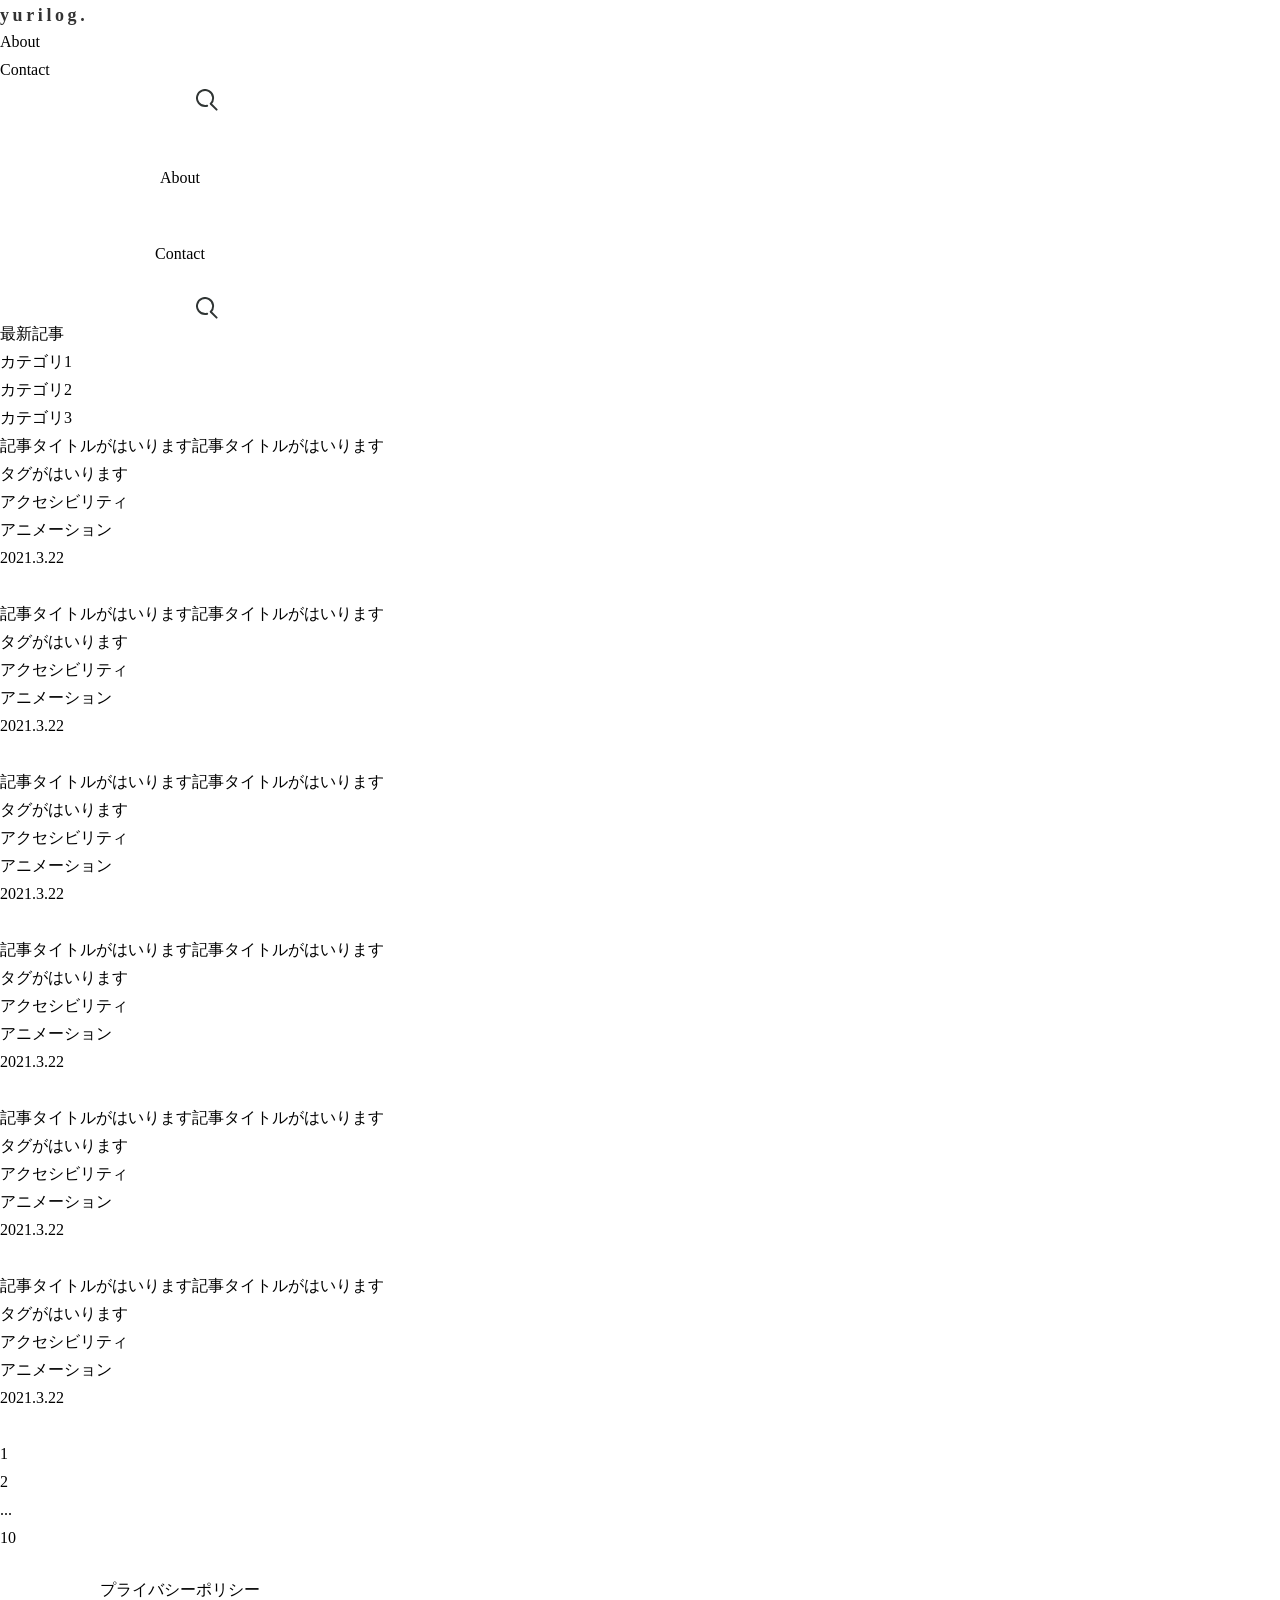
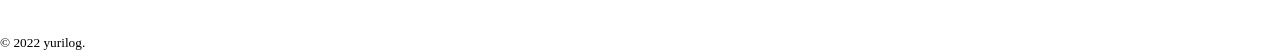
==== htdocs/index.html @ f822c54e "fix:カードブロックにa要素を追加" ====
<!DOCTYPE html>
<html lang="ja">

<head prefix="og: http://ogp.me/ns# fb: http://ogp.me/ns/fb# website: http://ogp.me/ns/website#">
<meta charset="utf-8">
<title>yurilog.</title>
<meta name="description"  content="コーダーゆりかのブログ">
<meta name="viewport" content="width=device-width,initial-scale=1.0">
<meta http-equiv="X-UA-Compatible" content="IE=Edge">
<meta name="format-detection" content="telephone=no,address=no">

<!-- OGP -->
<meta property="og:title" content="yurilog.">
<meta property="og:description" content="コーダーゆりかのブログ">
<meta property="og:site_name" content="yurilog.">
<meta property="og:url" content="http://yurika122.com/">
<meta property="og:image" content="http://yurika122.com/OGP.png">
<meta property="og:locale" content="ja_JP">
<meta property="og:type" content="website">
<meta name="twitter:card" content="summary">
<meta name="twitter:site" content="@bnku212">

<!-- favicon -->
<link rel="icon" href="./favicon.png" sizes="32x32">
<link rel="icon" href="./favicon.svg" type="image/svg+xml">
<link rel="apple-touch-icon" type="image/png" href="./apple-touch-icon.png" sizes="180x180">
<link rel="manifest" href="./manifest.json">

<!-- css -->
<link rel="stylesheet" type="text/css" href="./common/css/style.min.css"/>

<!-- font -->
<link rel="preconnect" href="https://fonts.googleapis.com">
<link rel="preconnect" href="https://fonts.gstatic.com" crossorigin>
<link href="https://fonts.googleapis.com/css2?family=Noto+Sans+JP:wght@400;500;700&family=Zen+Maru+Gothic:wght@400;500;700&display=swap" rel="stylesheet">
</head>

<body>

    <header class="ly_header">
        <div class="ly_header_inner">
            <div class="bl_header_logo">
                <h1 class="el_logo"><a href="index.html"><img src="./common/img/logo.svg" alt="yurilog."></a></h1><!-- /.el_logo -->
            </div><!-- /.bl_header_logo -->
            <nav class="bl_headerNav">
                <ul>
                    <li class="bl_headerNav_item"><a href="">About</a></li><!-- /.bl_headerNav_item -->
                    <li class="bl_headerNav_item"><a href="">Contact</a></li><!-- /.bl_headerNav_item -->
                </ul>
            </nav><!-- /.bl_headerNav -->
            <div class="bl_header_search">
                <div class="bl_search">
                    <form role="search" method="get">
                        <input class="bl_search_input" type="search" name="s">
                        <button class="bl_search_submit" type="submit" aria-label="検索する"><img src="./common/img/search.svg" alt="検索"></button>
                    </form><!-- /.bl_search_searchForm -->
                </div><!-- /.bl_search -->    
            </div><!-- /.bl_header_search -->
            <button class="bl_header_navBtn" type="button" aria-expanded="false" aria-label="メニューを開く" aria-controls="headerNav">
                <span></span><span></span><span></span>
                <span class="bl_header_navBtn__close"></span><!-- /.bl_header_navBtn__close -->
            </button><!-- /.bl_header_navBtn -->
        </div><!-- /.ly_header_inner -->
    </header><!-- /.ly_header -->

    <div class="bl_globalNav_wrapper">
        <nav class="bl_globalNav">
            <ul>
                <li class="bl_globalNav_list"><a href="" class="el_btn">About</a></li><!-- /.bl_globalNav_list -->
                <li class="bl_globalNav_list"><a href="" class="el_btn el_leftIconBtn">Contact</a></li><!-- /.bl_globalNav_list -->
            </ul>

            <div class="bl_search">
                <form role="search" method="get">
                    <input class="bl_search_input" type="search" name="s">
                    <button class="bl_search_submit" type="submit" aria-label="検索する"><img src="./common/img/search.svg" alt="検索"></button>
                </form><!-- /.bl_search_searchForm -->
            </div><!-- /.bl_search -->
        </nav><!-- /.bl_globalNav -->
    </div><!-- /.bl_globalNav_wrapper -->

    <main class="ly_main">
        <nav class="bl_catTab">
            <ul class="bl_catList">
                <li class="bl_catList_item">最新記事</li><!-- /.bl_catList_item -->
                <li class="bl_catList_item">カテゴリ1</li><!-- /.bl_catList_item -->
                <li class="bl_catList_item">カテゴリ2</li><!-- /.bl_catList_item -->
                <li class="bl_catList_item">カテゴリ3</li><!-- /.bl_catList_item -->
            </ul><!-- /.bl_catList -->
        </nav><!-- /.bl_catTab -->

        <div class="bl_commonBox">
            <ul class="bl_cardUnit bl_articleList__latest">
                <li class="bl_cardUnit_item">
                    <article class="bl_card" itemscope itemtype="https://schema.org/Blog">
                        <div class="bl_card_body">
                            <h2 class="bl_card_title" itemprop="headline"><a href="">記事タイトルがはいります記事タイトルがはいります</a></h2><!-- /.bl_card_title -->
                            <ul class="bl_card_tagList">
                                <li itemprop="keywords">タグがはいります</li>
                                <li itemprop="keywords">アクセシビリティ</li>
                                <li itemprop="keywords">アニメーション</li>
                            </ul><!-- /.bl_card_tagList -->
                            <time class="bl_card_date" datetime="2021-03-22" itemprop="datePublished">2021.3.22</time><!-- /.bl_card_date -->
                        </div><!-- /.bl_card_body -->
                        <div class="bl_card_thumbnail">
                            <img src="" alt="" width="" height="" loading="lazy">
                        </div><!-- /.bl_card_thumbnail -->
                    </article><!-- /.bl_card -->
                </li><!-- /.bl_cardUnit_item -->
            </ul><!-- /.bl_cardUnit -->

            <ul class="bl_cardUnit bl_articleList__latest">
                <li class="bl_cardUnit_item">
                    <article class="bl_card" itemscope itemtype="https://schema.org/Blog">
                        <div class="bl_card_body">
                            <h2 class="bl_card_title" itemprop="headline">記事タイトルがはいります記事タイトルがはいります</h2><!-- /.bl_card_title -->
                            <ul class="bl_card_tagList">
                                <li itemprop="keywords">タグがはいります</li>
                                <li itemprop="keywords">アクセシビリティ</li>
                                <li itemprop="keywords">アニメーション</li>
                            </ul><!-- /.bl_card_tagList -->
                            <time class="bl_card_date" datetime="2021-03-22" itemprop="datePublished">2021.3.22</time><!-- /.bl_card_date -->
                        </div><!-- /.bl_card_body -->
                        <div class="bl_card_thumbnail">
                            <img src="" alt="" width="" height="" loading="lazy">
                        </div><!-- /.bl_card_thumbnail -->
                    </article><!-- /.bl_card -->
                </li><!-- /.bl_cardUnit_item -->
            </ul><!-- /.bl_cardUnit -->

            <ul class="bl_cardUnit bl_articleList__latest">
                <li class="bl_cardUnit_item">
                    <article class="bl_card" itemscope itemtype="https://schema.org/Blog">
                        <div class="bl_card_body">
                            <h2 class="bl_card_title" itemprop="headline">記事タイトルがはいります記事タイトルがはいります</h2><!-- /.bl_card_title -->
                            <ul class="bl_card_tagList">
                                <li itemprop="keywords">タグがはいります</li>
                                <li itemprop="keywords">アクセシビリティ</li>
                                <li itemprop="keywords">アニメーション</li>
                            </ul><!-- /.bl_card_tagList -->
                            <time class="bl_card_date" datetime="2021-03-22" itemprop="datePublished">2021.3.22</time><!-- /.bl_card_date -->
                        </div><!-- /.bl_card_body -->
                        <div class="bl_card_thumbnail">
                            <img src="" alt="" width="" height="" loading="lazy">
                        </div><!-- /.bl_card_thumbnail -->
                    </article><!-- /.bl_card -->
                </li><!-- /.bl_cardUnit_item -->
            </ul><!-- /.bl_cardUnit -->

            <ul class="bl_cardUnit bl_articleList__latest">
                <li class="bl_cardUnit_item">
                    <article class="bl_card" itemscope itemtype="https://schema.org/Blog">
                        <div class="bl_card_body">
                            <h2 class="bl_card_title" itemprop="headline">記事タイトルがはいります記事タイトルがはいります</h2><!-- /.bl_card_title -->
                            <ul class="bl_card_tagList">
                                <li itemprop="keywords">タグがはいります</li>
                                <li itemprop="keywords">アクセシビリティ</li>
                                <li itemprop="keywords">アニメーション</li>
                            </ul><!-- /.bl_card_tagList -->
                            <time class="bl_card_date" datetime="2021-03-22" itemprop="datePublished">2021.3.22</time><!-- /.bl_card_date -->
                        </div><!-- /.bl_card_body -->
                        <div class="bl_card_thumbnail">
                            <img src="" alt="" width="" height="" loading="lazy">
                        </div><!-- /.bl_card_thumbnail -->
                    </article><!-- /.bl_card -->
                </li><!-- /.bl_cardUnit_item -->
            </ul><!-- /.bl_cardUnit -->

            <ul class="bl_cardUnit bl_articleList__latest">
                <li class="bl_cardUnit_item">
                    <article class="bl_card" itemscope itemtype="https://schema.org/Blog">
                        <div class="bl_card_body">
                            <h2 class="bl_card_title" itemprop="headline">記事タイトルがはいります記事タイトルがはいります</h2><!-- /.bl_card_title -->
                            <ul class="bl_card_tagList">
                                <li itemprop="keywords">タグがはいります</li>
                                <li itemprop="keywords">アクセシビリティ</li>
                                <li itemprop="keywords">アニメーション</li>
                            </ul><!-- /.bl_card_tagList -->
                            <time class="bl_card_date" datetime="2021-03-22" itemprop="datePublished">2021.3.22</time><!-- /.bl_card_date -->
                        </div><!-- /.bl_card_body -->
                        <div class="bl_card_thumbnail">
                            <img src="" alt="" width="" height="" loading="lazy">
                        </div><!-- /.bl_card_thumbnail -->
                    </article><!-- /.bl_card -->
                </li><!-- /.bl_cardUnit_item -->
            </ul><!-- /.bl_cardUnit -->

            <ul class="bl_cardUnit bl_articleList__latest">
                <li class="bl_cardUnit_item">
                    <article class="bl_card" itemscope itemtype="https://schema.org/Blog">
                        <div class="bl_card_body">
                            <h2 class="bl_card_title" itemprop="headline">記事タイトルがはいります記事タイトルがはいります</h2><!-- /.bl_card_title -->
                            <ul class="bl_card_tagList">
                                <li itemprop="keywords">タグがはいります</li>
                                <li itemprop="keywords">アクセシビリティ</li>
                                <li itemprop="keywords">アニメーション</li>
                            </ul><!-- /.bl_card_tagList -->
                            <time class="bl_card_date" datetime="2021-03-22" itemprop="datePublished">2021.3.22</time><!-- /.bl_card_date -->
                        </div><!-- /.bl_card_body -->
                        <div class="bl_card_thumbnail">
                            <img src="" alt="" width="" height="" loading="lazy">
                        </div><!-- /.bl_card_thumbnail -->
                    </article><!-- /.bl_card -->
                </li><!-- /.bl_cardUnit_item -->
            </ul><!-- /.bl_cardUnit -->

            <div class="bl_pagination">
                <ul>
                    <li class="bl_pagination_item bl_pagination_item__prev">
                        <a href=""></a>
                    </li><!-- /.bl_pagination_item -->
                    <li class="bl_pagination_item" aria-current="page">
                        <a href="">1</a>
                    </li><!-- /.bl_pagination_item -->
                    <li class="bl_pagination_item">
                        <a href="">2</a>
                    </li><!-- /.bl_pagination_item -->
                    <li class="bl_pagination_item bl_pagination_item__leader">
                        <a href="">...</a>
                    </li><!-- /.bl_pagination_item -->
                    <li class="bl_pagination_item">
                        <a href="">10</a>
                    </li><!-- /.bl_pagination_item -->
                    <li class="bl_pagination_item bl_pagination_item__next">
                        <a href=""></a>
                    </li><!-- /.bl_pagination_item -->
                </ul>
            </div><!-- /.bl_pagination -->
        </div><!-- /.bl_commonBox -->
    </main><!-- /.ly_main -->
    
    <footer class="ly_footer">
        <div class="ly_footer_inner">
            <nav class="bl_footerNav">
                <ul>
                    <li class="bl_footerNav_item">
                        <a class="el_btn" href="">プライバシーポリシー</a><!-- /.el_btn -->
                    </li><!-- /.bl_footerNav_item -->
                </ul>
            </nav><!-- /.bl_footerNav -->

            <small class="el_copy">&copy; 2022 yurilog.</small><!-- /.el_copy -->
        </div><!-- /.ly_footer_inner -->
    </footer><!-- /.ly_footer -->

<script src="./common/js/script.js"></script>
</body>
</html>
---- htdocs/common/css/style.min.css ----
body,div,dl,dt,dd,ul,ol,li,h1,h2,h3,h4,h5,h6,pre,code,form,fieldset,legend,input,textarea,p,blockquote,figure,figcaption{margin:0;padding:0;font-weight:normal}table{border-collapse:collapse;border-spacing:0}fieldset,img{border:0}address,caption,cite,code,dfn,th,var{font-style:normal;font-weight:normal}caption,th{text-align:left}h1,h2,h3,h4,h5,h6{font-size:100%;font-weight:normal}q:before,q:after{content:""}abbr,acronym{border:0;font-variant:normal}sup{vertical-align:text-top}sub{vertical-align:text-bottom}input,button,textarea,select{margin:0;padding:0;background:none;border:none;border-radius:0;outline:none;-webkit-appearance:none;-moz-appearance:none;appearance:none;font-family:inherit;font-size:inherit;font-weight:inherit}legend{color:#000}*{box-sizing:border-box}img{margin:0;padding:0;height:auto;border-style:none;max-width:100%;vertical-align:top;border:none}p{word-break:break-all;word-wrap:break-word}strong{font-weight:bold}li{list-style:none;list-style-position:inside}::before,::after{margin:0px;box-sizing:inherit}a{color:inherit;text-decoration:none}html{height:-webkit-fill-available}body{display:flex;flex-direction:column;min-height:100vh;min-height:-webkit-fill-available;background:colors(color-body-background);color:colors(color-global-text);font-family:font-family(font-global);overflow-x:hidden;position:relative;-webkit-text-size-adjust:100%;line-height:1.75;font-size:rem(16px);font-feature-settings:"palt" 1}p{color:colors(color-global-text)}button{cursor:pointer}.bl_width_100per{width:100vw;position:relative;margin:0 calc(50% - 50vw)}@media print,screen and (min-width: 1280px){.bl_width_100per{width:100vw}}.bl_width_100per_inner{width:1344px;margin:0px auto}@media print,screen and (min-width: 1280px){.bl_width_100per_inner{width:100%}}.el_btn{display:inline-block;padding:1.5em 0;width:360px;max-width:100%;background:colors(color-btn-background);border:1px solid colors(color-btn-border);font-size:rem(20px);text-align:center;cursor:pointer}@media print,screen and (min-width: 1280px){.hp_noDisplay__pc{display:none}}@media print,screen and (min-width: 992px){.hp_noDisplay__lg{display:none}}@media print,screen and (min-width: 768px){.hp_noDisplay__md{display:none}}@media print,screen and (min-width: 0){.hp_noDisplay__sp{display:none}}
/*# sourceMappingURL=style.min.css.map */
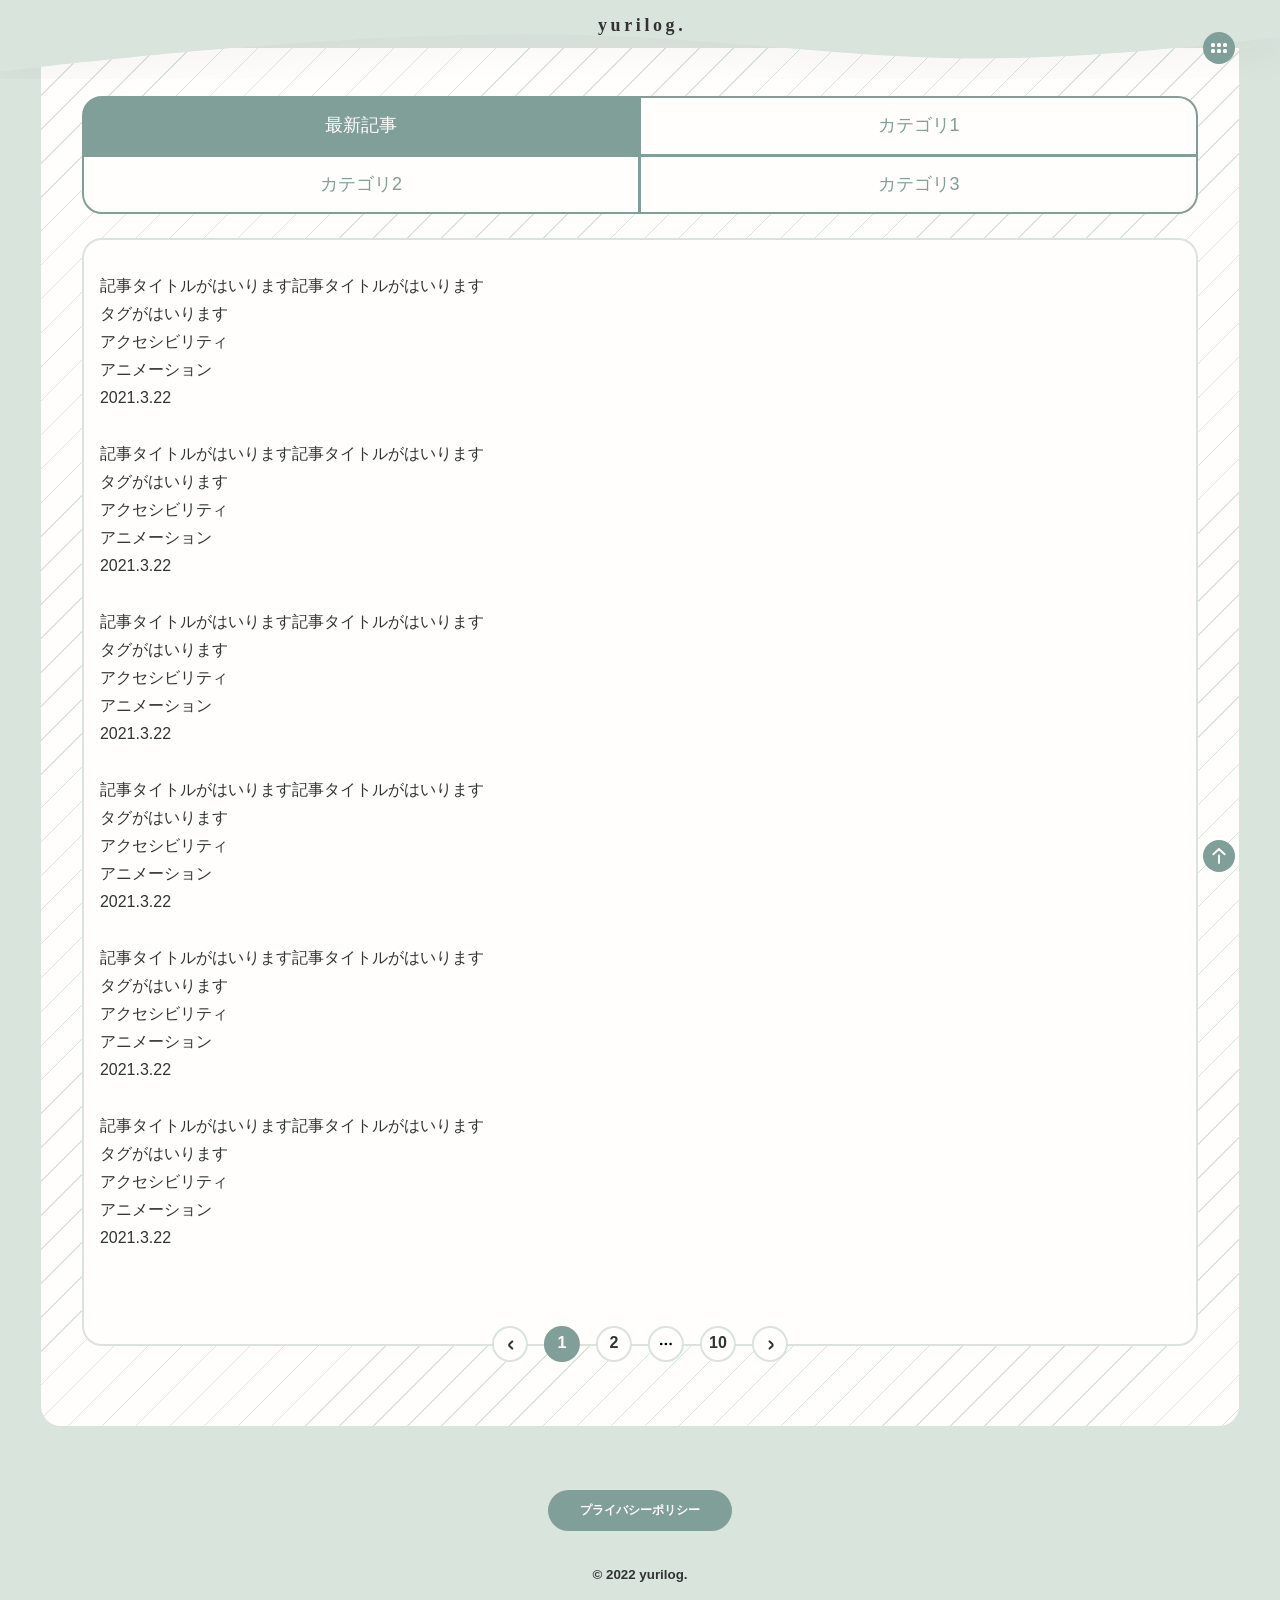
==== commit d6ff3249: "add:nav,footer,pagination" ====
--- a/htdocs/index.html
+++ b/htdocs/index.html
@@ -37,211 +37,219 @@
 
 <body>
 
-    <header class="ly_header">
-        <div class="ly_header_inner">
-            <div class="bl_header_logo">
-                <h1 class="el_logo"><a href="index.html"><img src="./common/img/logo.svg" alt="yurilog."></a></h1><!-- /.el_logo -->
-            </div><!-- /.bl_header_logo -->
-            <nav class="bl_headerNav">
+        <header class="ly_header">
+            <div class="ly_header_inner">
+                <div class="bl_header_logo">
+                    <h1 class="el_logo"><a href="index.html"><img src="./common/img/logo.svg" alt="yurilog."></a></h1><!-- /.el_logo -->
+                </div><!-- /.bl_header_logo -->
+                <nav class="bl_headerNav">
+                    <ul>
+                        <li class="bl_headerNav_item"><a href="">About</a></li><!-- /.bl_headerNav_item -->
+                        <li class="bl_headerNav_item"><a href="">Contact</a></li><!-- /.bl_headerNav_item -->
+                    </ul>
+                </nav><!-- /.bl_headerNav -->
+                <div class="bl_header_search">
+                    <div class="bl_search">
+                        <form role="search" method="get">
+                            <input class="bl_search_input" type="search" name="s">
+                            <button class="bl_search_submit" type="submit" aria-label="検索する"><img src="./common/img/search.svg" alt="検索"></button>
+                        </form><!-- /.bl_search_searchForm -->
+                    </div><!-- /.bl_search -->    
+                </div><!-- /.bl_header_search -->
+                <button class="bl_header_navBtn el_circleBtn" type="button" aria-expanded="false" aria-label="メニューを開く" aria-controls="headerNav">
+                    <span></span><span></span><span></span>
+                    <span></span><span></span><span></span>
+                </button><!-- /.bl_header_navBtn -->
+            </div><!-- /.ly_header_inner -->
+        </header><!-- /.ly_header -->
+    
+        <div class="bl_globalNav_wrapper">
+            <nav class="bl_globalNav">
                 <ul>
-                    <li class="bl_headerNav_item"><a href="">About</a></li><!-- /.bl_headerNav_item -->
-                    <li class="bl_headerNav_item"><a href="">Contact</a></li><!-- /.bl_headerNav_item -->
+                    <li class="bl_globalNav_list"><a href="" class="el_btn">About</a></li><!-- /.bl_globalNav_list -->
+                    <li class="bl_globalNav_list"><a href="" class="el_btn el_leftIconBtn">Contact</a></li><!-- /.bl_globalNav_list -->
                 </ul>
-            </nav><!-- /.bl_headerNav -->
-            <div class="bl_header_search">
+    
                 <div class="bl_search">
                     <form role="search" method="get">
                         <input class="bl_search_input" type="search" name="s">
                         <button class="bl_search_submit" type="submit" aria-label="検索する"><img src="./common/img/search.svg" alt="検索"></button>
                     </form><!-- /.bl_search_searchForm -->
-                </div><!-- /.bl_search -->    
-            </div><!-- /.bl_header_search -->
-            <button class="bl_header_navBtn" type="button" aria-expanded="false" aria-label="メニューを開く" aria-controls="headerNav">
-                <span></span><span></span><span></span>
-                <span class="bl_header_navBtn__close"></span><!-- /.bl_header_navBtn__close -->
-            </button><!-- /.bl_header_navBtn -->
-        </div><!-- /.ly_header_inner -->
-    </header><!-- /.ly_header -->
-
-    <div class="bl_globalNav_wrapper">
-        <nav class="bl_globalNav">
-            <ul>
-                <li class="bl_globalNav_list"><a href="" class="el_btn">About</a></li><!-- /.bl_globalNav_list -->
-                <li class="bl_globalNav_list"><a href="" class="el_btn el_leftIconBtn">Contact</a></li><!-- /.bl_globalNav_list -->
-            </ul>
-
-            <div class="bl_search">
-                <form role="search" method="get">
-                    <input class="bl_search_input" type="search" name="s">
-                    <button class="bl_search_submit" type="submit" aria-label="検索する"><img src="./common/img/search.svg" alt="検索"></button>
-                </form><!-- /.bl_search_searchForm -->
-            </div><!-- /.bl_search -->
-        </nav><!-- /.bl_globalNav -->
-    </div><!-- /.bl_globalNav_wrapper -->
-
-    <main class="ly_main">
-        <nav class="bl_catTab">
-            <ul class="bl_catList">
-                <li class="bl_catList_item">最新記事</li><!-- /.bl_catList_item -->
-                <li class="bl_catList_item">カテゴリ1</li><!-- /.bl_catList_item -->
-                <li class="bl_catList_item">カテゴリ2</li><!-- /.bl_catList_item -->
-                <li class="bl_catList_item">カテゴリ3</li><!-- /.bl_catList_item -->
-            </ul><!-- /.bl_catList -->
-        </nav><!-- /.bl_catTab -->
-
-        <div class="bl_commonBox">
-            <ul class="bl_cardUnit bl_articleList__latest">
-                <li class="bl_cardUnit_item">
-                    <article class="bl_card" itemscope itemtype="https://schema.org/Blog">
-                        <div class="bl_card_body">
-                            <h2 class="bl_card_title" itemprop="headline"><a href="">記事タイトルがはいります記事タイトルがはいります</a></h2><!-- /.bl_card_title -->
-                            <ul class="bl_card_tagList">
-                                <li itemprop="keywords">タグがはいります</li>
-                                <li itemprop="keywords">アクセシビリティ</li>
-                                <li itemprop="keywords">アニメーション</li>
-                            </ul><!-- /.bl_card_tagList -->
-                            <time class="bl_card_date" datetime="2021-03-22" itemprop="datePublished">2021.3.22</time><!-- /.bl_card_date -->
-                        </div><!-- /.bl_card_body -->
-                        <div class="bl_card_thumbnail">
-                            <img src="" alt="" width="" height="" loading="lazy">
-                        </div><!-- /.bl_card_thumbnail -->
-                    </article><!-- /.bl_card -->
-                </li><!-- /.bl_cardUnit_item -->
-            </ul><!-- /.bl_cardUnit -->
-
-            <ul class="bl_cardUnit bl_articleList__latest">
-                <li class="bl_cardUnit_item">
-                    <article class="bl_card" itemscope itemtype="https://schema.org/Blog">
-                        <div class="bl_card_body">
-                            <h2 class="bl_card_title" itemprop="headline">記事タイトルがはいります記事タイトルがはいります</h2><!-- /.bl_card_title -->
-                            <ul class="bl_card_tagList">
-                                <li itemprop="keywords">タグがはいります</li>
-                                <li itemprop="keywords">アクセシビリティ</li>
-                                <li itemprop="keywords">アニメーション</li>
-                            </ul><!-- /.bl_card_tagList -->
-                            <time class="bl_card_date" datetime="2021-03-22" itemprop="datePublished">2021.3.22</time><!-- /.bl_card_date -->
-                        </div><!-- /.bl_card_body -->
-                        <div class="bl_card_thumbnail">
-                            <img src="" alt="" width="" height="" loading="lazy">
-                        </div><!-- /.bl_card_thumbnail -->
-                    </article><!-- /.bl_card -->
-                </li><!-- /.bl_cardUnit_item -->
-            </ul><!-- /.bl_cardUnit -->
-
-            <ul class="bl_cardUnit bl_articleList__latest">
-                <li class="bl_cardUnit_item">
-                    <article class="bl_card" itemscope itemtype="https://schema.org/Blog">
-                        <div class="bl_card_body">
-                            <h2 class="bl_card_title" itemprop="headline">記事タイトルがはいります記事タイトルがはいります</h2><!-- /.bl_card_title -->
-                            <ul class="bl_card_tagList">
-                                <li itemprop="keywords">タグがはいります</li>
-                                <li itemprop="keywords">アクセシビリティ</li>
-                                <li itemprop="keywords">アニメーション</li>
-                            </ul><!-- /.bl_card_tagList -->
-                            <time class="bl_card_date" datetime="2021-03-22" itemprop="datePublished">2021.3.22</time><!-- /.bl_card_date -->
-                        </div><!-- /.bl_card_body -->
-                        <div class="bl_card_thumbnail">
-                            <img src="" alt="" width="" height="" loading="lazy">
-                        </div><!-- /.bl_card_thumbnail -->
-                    </article><!-- /.bl_card -->
-                </li><!-- /.bl_cardUnit_item -->
-            </ul><!-- /.bl_cardUnit -->
-
-            <ul class="bl_cardUnit bl_articleList__latest">
-                <li class="bl_cardUnit_item">
-                    <article class="bl_card" itemscope itemtype="https://schema.org/Blog">
-                        <div class="bl_card_body">
-                            <h2 class="bl_card_title" itemprop="headline">記事タイトルがはいります記事タイトルがはいります</h2><!-- /.bl_card_title -->
-                            <ul class="bl_card_tagList">
-                                <li itemprop="keywords">タグがはいります</li>
-                                <li itemprop="keywords">アクセシビリティ</li>
-                                <li itemprop="keywords">アニメーション</li>
-                            </ul><!-- /.bl_card_tagList -->
-                            <time class="bl_card_date" datetime="2021-03-22" itemprop="datePublished">2021.3.22</time><!-- /.bl_card_date -->
-                        </div><!-- /.bl_card_body -->
-                        <div class="bl_card_thumbnail">
-                            <img src="" alt="" width="" height="" loading="lazy">
-                        </div><!-- /.bl_card_thumbnail -->
-                    </article><!-- /.bl_card -->
-                </li><!-- /.bl_cardUnit_item -->
-            </ul><!-- /.bl_cardUnit -->
-
-            <ul class="bl_cardUnit bl_articleList__latest">
-                <li class="bl_cardUnit_item">
-                    <article class="bl_card" itemscope itemtype="https://schema.org/Blog">
-                        <div class="bl_card_body">
-                            <h2 class="bl_card_title" itemprop="headline">記事タイトルがはいります記事タイトルがはいります</h2><!-- /.bl_card_title -->
-                            <ul class="bl_card_tagList">
-                                <li itemprop="keywords">タグがはいります</li>
-                                <li itemprop="keywords">アクセシビリティ</li>
-                                <li itemprop="keywords">アニメーション</li>
-                            </ul><!-- /.bl_card_tagList -->
-                            <time class="bl_card_date" datetime="2021-03-22" itemprop="datePublished">2021.3.22</time><!-- /.bl_card_date -->
-                        </div><!-- /.bl_card_body -->
-                        <div class="bl_card_thumbnail">
-                            <img src="" alt="" width="" height="" loading="lazy">
-                        </div><!-- /.bl_card_thumbnail -->
-                    </article><!-- /.bl_card -->
-                </li><!-- /.bl_cardUnit_item -->
-            </ul><!-- /.bl_cardUnit -->
-
-            <ul class="bl_cardUnit bl_articleList__latest">
-                <li class="bl_cardUnit_item">
-                    <article class="bl_card" itemscope itemtype="https://schema.org/Blog">
-                        <div class="bl_card_body">
-                            <h2 class="bl_card_title" itemprop="headline">記事タイトルがはいります記事タイトルがはいります</h2><!-- /.bl_card_title -->
-                            <ul class="bl_card_tagList">
-                                <li itemprop="keywords">タグがはいります</li>
-                                <li itemprop="keywords">アクセシビリティ</li>
-                                <li itemprop="keywords">アニメーション</li>
-                            </ul><!-- /.bl_card_tagList -->
-                            <time class="bl_card_date" datetime="2021-03-22" itemprop="datePublished">2021.3.22</time><!-- /.bl_card_date -->
-                        </div><!-- /.bl_card_body -->
-                        <div class="bl_card_thumbnail">
-                            <img src="" alt="" width="" height="" loading="lazy">
-                        </div><!-- /.bl_card_thumbnail -->
-                    </article><!-- /.bl_card -->
-                </li><!-- /.bl_cardUnit_item -->
-            </ul><!-- /.bl_cardUnit -->
-
-            <div class="bl_pagination">
-                <ul>
-                    <li class="bl_pagination_item bl_pagination_item__prev">
-                        <a href=""></a>
-                    </li><!-- /.bl_pagination_item -->
-                    <li class="bl_pagination_item" aria-current="page">
-                        <a href="">1</a>
-                    </li><!-- /.bl_pagination_item -->
-                    <li class="bl_pagination_item">
-                        <a href="">2</a>
-                    </li><!-- /.bl_pagination_item -->
-                    <li class="bl_pagination_item bl_pagination_item__leader">
-                        <a href="">...</a>
-                    </li><!-- /.bl_pagination_item -->
-                    <li class="bl_pagination_item">
-                        <a href="">10</a>
-                    </li><!-- /.bl_pagination_item -->
-                    <li class="bl_pagination_item bl_pagination_item__next">
-                        <a href=""></a>
-                    </li><!-- /.bl_pagination_item -->
-                </ul>
-            </div><!-- /.bl_pagination -->
-        </div><!-- /.bl_commonBox -->
-    </main><!-- /.ly_main -->
+                </div><!-- /.bl_search -->
+            </nav><!-- /.bl_globalNav -->
+        </div><!-- /.bl_globalNav_wrapper -->
+    
+        <div class="bl_commonBg">
+
+        <main class="ly_main">
+            <nav class="bl_catTab">
+                <ul class="bl_catList">
+                    <li class="bl_catList_item is_select">最新記事</li><!-- /.bl_catList_item -->
+                    <li class="bl_catList_item"><a href="">カテゴリ1</a></li><!-- /.bl_catList_item -->
+                    <li class="bl_catList_item"><a href="">カテゴリ2</a></li><!-- /.bl_catList_item -->
+                    <li class="bl_catList_item"><a href="">カテゴリ3</a></li><!-- /.bl_catList_item -->
+                </ul><!-- /.bl_catList -->
+            </nav><!-- /.bl_catTab -->
+    
+            <div class="bl_commonBox hp_mt24">
+                <ul class="bl_cardUnit bl_articleList__latest">
+                    <li class="bl_cardUnit_item">
+                        <article class="bl_card" itemscope itemtype="https://schema.org/Blog">
+                            <div class="bl_card_body">
+                                <h2 class="bl_card_title" itemprop="headline"><a href="">記事タイトルがはいります記事タイトルがはいります</a></h2><!-- /.bl_card_title -->
+                                <ul class="bl_card_tagList">
+                                    <li itemprop="keywords">タグがはいります</li>
+                                    <li itemprop="keywords">アクセシビリティ</li>
+                                    <li itemprop="keywords">アニメーション</li>
+                                </ul><!-- /.bl_card_tagList -->
+                                <time class="bl_card_date" datetime="2021-03-22" itemprop="datePublished">2021.3.22</time><!-- /.bl_card_date -->
+                            </div><!-- /.bl_card_body -->
+                            <div class="bl_card_thumbnail">
+                                <img src="" alt="" width="" height="" loading="lazy">
+                            </div><!-- /.bl_card_thumbnail -->
+                        </article><!-- /.bl_card -->
+                    </li><!-- /.bl_cardUnit_item -->
+                </ul><!-- /.bl_cardUnit -->
+    
+                <ul class="bl_cardUnit bl_articleList__latest">
+                    <li class="bl_cardUnit_item">
+                        <article class="bl_card" itemscope itemtype="https://schema.org/Blog">
+                            <div class="bl_card_body">
+                                <h2 class="bl_card_title" itemprop="headline">記事タイトルがはいります記事タイトルがはいります</h2><!-- /.bl_card_title -->
+                                <ul class="bl_card_tagList">
+                                    <li itemprop="keywords">タグがはいります</li>
+                                    <li itemprop="keywords">アクセシビリティ</li>
+                                    <li itemprop="keywords">アニメーション</li>
+                                </ul><!-- /.bl_card_tagList -->
+                                <time class="bl_card_date" datetime="2021-03-22" itemprop="datePublished">2021.3.22</time><!-- /.bl_card_date -->
+                            </div><!-- /.bl_card_body -->
+                            <div class="bl_card_thumbnail">
+                                <img src="" alt="" width="" height="" loading="lazy">
+                            </div><!-- /.bl_card_thumbnail -->
+                        </article><!-- /.bl_card -->
+                    </li><!-- /.bl_cardUnit_item -->
+                </ul><!-- /.bl_cardUnit -->
+    
+                <ul class="bl_cardUnit bl_articleList__latest">
+                    <li class="bl_cardUnit_item">
+                        <article class="bl_card" itemscope itemtype="https://schema.org/Blog">
+                            <div class="bl_card_body">
+                                <h2 class="bl_card_title" itemprop="headline">記事タイトルがはいります記事タイトルがはいります</h2><!-- /.bl_card_title -->
+                                <ul class="bl_card_tagList">
+                                    <li itemprop="keywords">タグがはいります</li>
+                                    <li itemprop="keywords">アクセシビリティ</li>
+                                    <li itemprop="keywords">アニメーション</li>
+                                </ul><!-- /.bl_card_tagList -->
+                                <time class="bl_card_date" datetime="2021-03-22" itemprop="datePublished">2021.3.22</time><!-- /.bl_card_date -->
+                            </div><!-- /.bl_card_body -->
+                            <div class="bl_card_thumbnail">
+                                <img src="" alt="" width="" height="" loading="lazy">
+                            </div><!-- /.bl_card_thumbnail -->
+                        </article><!-- /.bl_card -->
+                    </li><!-- /.bl_cardUnit_item -->
+                </ul><!-- /.bl_cardUnit -->
+    
+                <ul class="bl_cardUnit bl_articleList__latest">
+                    <li class="bl_cardUnit_item">
+                        <article class="bl_card" itemscope itemtype="https://schema.org/Blog">
+                            <div class="bl_card_body">
+                                <h2 class="bl_card_title" itemprop="headline">記事タイトルがはいります記事タイトルがはいります</h2><!-- /.bl_card_title -->
+                                <ul class="bl_card_tagList">
+                                    <li itemprop="keywords">タグがはいります</li>
+                                    <li itemprop="keywords">アクセシビリティ</li>
+                                    <li itemprop="keywords">アニメーション</li>
+                                </ul><!-- /.bl_card_tagList -->
+                                <time class="bl_card_date" datetime="2021-03-22" itemprop="datePublished">2021.3.22</time><!-- /.bl_card_date -->
+                            </div><!-- /.bl_card_body -->
+                            <div class="bl_card_thumbnail">
+                                <img src="" alt="" width="" height="" loading="lazy">
+                            </div><!-- /.bl_card_thumbnail -->
+                        </article><!-- /.bl_card -->
+                    </li><!-- /.bl_cardUnit_item -->
+                </ul><!-- /.bl_cardUnit -->
+    
+                <ul class="bl_cardUnit bl_articleList__latest">
+                    <li class="bl_cardUnit_item">
+                        <article class="bl_card" itemscope itemtype="https://schema.org/Blog">
+                            <div class="bl_card_body">
+                                <h2 class="bl_card_title" itemprop="headline">記事タイトルがはいります記事タイトルがはいります</h2><!-- /.bl_card_title -->
+                                <ul class="bl_card_tagList">
+                                    <li itemprop="keywords">タグがはいります</li>
+                                    <li itemprop="keywords">アクセシビリティ</li>
+                                    <li itemprop="keywords">アニメーション</li>
+                                </ul><!-- /.bl_card_tagList -->
+                                <time class="bl_card_date" datetime="2021-03-22" itemprop="datePublished">2021.3.22</time><!-- /.bl_card_date -->
+                            </div><!-- /.bl_card_body -->
+                            <div class="bl_card_thumbnail">
+                                <img src="" alt="" width="" height="" loading="lazy">
+                            </div><!-- /.bl_card_thumbnail -->
+                        </article><!-- /.bl_card -->
+                    </li><!-- /.bl_cardUnit_item -->
+                </ul><!-- /.bl_cardUnit -->
+    
+                <ul class="bl_cardUnit bl_articleList__latest">
+                    <li class="bl_cardUnit_item">
+                        <article class="bl_card" itemscope itemtype="https://schema.org/Blog">
+                            <div class="bl_card_body">
+                                <h2 class="bl_card_title" itemprop="headline">記事タイトルがはいります記事タイトルがはいります</h2><!-- /.bl_card_title -->
+                                <ul class="bl_card_tagList">
+                                    <li itemprop="keywords">タグがはいります</li>
+                                    <li itemprop="keywords">アクセシビリティ</li>
+                                    <li itemprop="keywords">アニメーション</li>
+                                </ul><!-- /.bl_card_tagList -->
+                                <time class="bl_card_date" datetime="2021-03-22" itemprop="datePublished">2021.3.22</time><!-- /.bl_card_date -->
+                            </div><!-- /.bl_card_body -->
+                            <div class="bl_card_thumbnail">
+                                <img src="" alt="" width="" height="" loading="lazy">
+                            </div><!-- /.bl_card_thumbnail -->
+                        </article><!-- /.bl_card -->
+                    </li><!-- /.bl_cardUnit_item -->
+                </ul><!-- /.bl_cardUnit -->
+    
+                <div class="bl_pagination">
+                    <ul class="bl_pagination_list">
+                        <li class="bl_pagination_item bl_pagination_item__prev">
+                            <a href=""></a>
+                        </li><!-- /.bl_pagination_item -->
+                        <li class="bl_pagination_item" aria-current="page">
+                            <a href="">1</a>
+                        </li><!-- /.bl_pagination_item -->
+                        <li class="bl_pagination_item">
+                            <a href="">2</a>
+                        </li><!-- /.bl_pagination_item -->
+                        <li class="bl_pagination_item bl_pagination_item__omit">
+                            <a href=""></a>
+                        </li><!-- /.bl_pagination_item -->
+                        <li class="bl_pagination_item">
+                            <a href="">10</a>
+                        </li><!-- /.bl_pagination_item -->
+                        <li class="bl_pagination_item bl_pagination_item__next">
+                            <a href=""></a>
+                        </li><!-- /.bl_pagination_item -->
+                    </ul>
+                </div><!-- /.bl_pagination -->
+            </div><!-- /.bl_commonBox -->
+        </main><!-- /.ly_main -->
+
+    </div><!-- /.bl_commonBg -->
     
     <footer class="ly_footer">
         <div class="ly_footer_inner">
             <nav class="bl_footerNav">
                 <ul>
                     <li class="bl_footerNav_item">
-                        <a class="el_btn" href="">プライバシーポリシー</a><!-- /.el_btn -->
+                        <a class="el_btn el_btn__sm" href="">プライバシーポリシー</a><!-- /.el_btn -->
                     </li><!-- /.bl_footerNav_item -->
                 </ul>
             </nav><!-- /.bl_footerNav -->
 
-            <small class="el_copy">&copy; 2022 yurilog.</small><!-- /.el_copy -->
+            <small class="el_copy hp_mt32">&copy; 2022 yurilog.</small><!-- /.el_copy -->
         </div><!-- /.ly_footer_inner -->
     </footer><!-- /.ly_footer -->
+
+    <button class="bl_toTop el_circleBtn" type="button" aria-label="トップへ移動する">
+        <span></span>
+    </button>
 
 <script src="./common/js/script.js"></script>
 </body>
--- a/htdocs/common/css/style.min.css
+++ b/htdocs/common/css/style.min.css
@@ -1,2 +1,2 @@
-body,div,dl,dt,dd,ul,ol,li,h1,h2,h3,h4,h5,h6,pre,code,form,fieldset,legend,input,textarea,p,blockquote,figure,figcaption{margin:0;padding:0;font-weight:normal}table{border-collapse:collapse;border-spacing:0}fieldset,img{border:0}address,caption,cite,code,dfn,th,var{font-style:normal;font-weight:normal}caption,th{text-align:left}h1,h2,h3,h4,h5,h6{font-size:100%;font-weight:normal}q:before,q:after{content:""}abbr,acronym{border:0;font-variant:normal}sup{vertical-align:text-top}sub{vertical-align:text-bottom}input,button,textarea,select{margin:0;padding:0;background:none;border:none;border-radius:0;outline:none;-webkit-appearance:none;-moz-appearance:none;appearance:none;font-family:inherit;font-size:inherit;font-weight:inherit}legend{color:#000}*{box-sizing:border-box}img{margin:0;padding:0;height:auto;border-style:none;max-width:100%;vertical-align:top;border:none}p{word-break:break-all;word-wrap:break-word}strong{font-weight:bold}li{list-style:none;list-style-position:inside}::before,::after{margin:0px;box-sizing:inherit}a{color:inherit;text-decoration:none}html{height:-webkit-fill-available}body{display:flex;flex-direction:column;min-height:100vh;min-height:-webkit-fill-available;background:colors(color-body-background);color:colors(color-global-text);font-family:font-family(font-global);overflow-x:hidden;position:relative;-webkit-text-size-adjust:100%;line-height:1.75;font-size:rem(16px);font-feature-settings:"palt" 1}p{color:colors(color-global-text)}button{cursor:pointer}.bl_width_100per{width:100vw;position:relative;margin:0 calc(50% - 50vw)}@media print,screen and (min-width: 1280px){.bl_width_100per{width:100vw}}.bl_width_100per_inner{width:1344px;margin:0px auto}@media print,screen and (min-width: 1280px){.bl_width_100per_inner{width:100%}}.el_btn{display:inline-block;padding:1.5em 0;width:360px;max-width:100%;background:colors(color-btn-background);border:1px solid colors(color-btn-border);font-size:rem(20px);text-align:center;cursor:pointer}@media print,screen and (min-width: 1280px){.hp_noDisplay__pc{display:none}}@media print,screen and (min-width: 992px){.hp_noDisplay__lg{display:none}}@media print,screen and (min-width: 768px){.hp_noDisplay__md{display:none}}@media print,screen and (min-width: 0){.hp_noDisplay__sp{display:none}}
+body,div,dl,dt,dd,ul,ol,li,h1,h2,h3,h4,h5,h6,pre,code,form,fieldset,legend,input,textarea,p,blockquote,figure,figcaption{margin:0;padding:0;font-weight:normal}table{border-collapse:collapse;border-spacing:0}fieldset,img{border:0}address,caption,cite,code,dfn,th,var{font-style:normal;font-weight:normal}caption,th{text-align:left}h1,h2,h3,h4,h5,h6{font-size:100%;font-weight:normal}q:before,q:after{content:""}abbr,acronym{border:0;font-variant:normal}sup{vertical-align:text-top}sub{vertical-align:text-bottom}input,button,textarea,select{margin:0;padding:0;background:none;border:none;border-radius:0;outline:none;-webkit-appearance:none;-moz-appearance:none;appearance:none;font-family:inherit;font-size:inherit;font-weight:inherit}legend{color:#000}*{box-sizing:border-box}img{margin:0;padding:0;height:auto;border-style:none;max-width:100%;vertical-align:top;border:none}p{word-break:break-all;word-wrap:break-word}strong{font-weight:bold}li{list-style:none;list-style-position:inside}::before,::after{margin:0px;box-sizing:inherit}a{color:inherit;text-decoration:none}html{height:-webkit-fill-available}body{display:flex;flex-direction:column;min-height:100vh;min-height:-webkit-fill-available;background:#d9e4dd;color:#303534;font-family:"Noto Sans JP",sans-serif;overflow-x:hidden;position:relative;z-index:0;-webkit-text-size-adjust:100%;line-height:1.75;font-size:1rem;font-feature-settings:"palt" 1}p{color:#303534}button,a{cursor:pointer}.ly_footer{margin-top:40px;padding:24px 3.2vw;position:relative}.ly_footer_inner{display:flex;flex-direction:column;align-items:center}.ly_header{width:100%;background:#d9e4dd;position:fixed;z-index:100}.ly_header::after{content:"";width:100%;height:50px;background:url(/htdocs/common/img/wave.svg) no-repeat center/108%;position:absolute;bottom:-64%;z-index:-1}.ly_header_inner{width:100%;height:48px;padding:10px 24px 0}.ly_main{padding-bottom:80px;margin:0 3.2vw;position:relative;z-index:1}.bl_commonBg{padding-top:96px;margin:0 3.2vw;border-radius:20px;background:#fffefd}.bl_commonBg::before{content:"";background:repeating-linear-gradient(135deg, #d9e4dd, #d9e4dd 1px, transparent 1px, transparent 24px);position:absolute;inset:0}.bl_commonBox{padding:32px 16px 64px;background:#fffefd;border-radius:20px;border:2px solid #d9e4dd;position:relative}.bl_header_logo{text-align:center}.bl_headerNav,.bl_header_search{display:none}.bl_header_navBtn{margin-left:auto;padding:15.4px 12.4px;display:grid;grid-template:repeat(2, 1fr)/repeat(3, 1fr);gap:2.8px;position:absolute;bottom:-20px;right:3.2vw;z-index:105}.bl_header_navBtn>span{width:3.2px;height:3.2px;border-radius:50%;background:#fffefd;position:relative;z-index:106}.bl_globalNav_wrapper{display:none}.bl_catList{display:grid;grid-template-columns:repeat(2, 1fr)}.bl_catList_item{font-family:"Zen Maru Gothic",sans-serif;font-size:1.125rem;color:#7f9f98;font-weight:500;letter-spacing:100;border:2px solid #7f9f98;background:#fffefd;text-align:center}.bl_catList_item:nth-of-type(1){border-radius:20px 0 0 0}.bl_catList_item:nth-of-type(2){border-radius:0 20px 0 0;border-left:1px solid #7f9f98}.bl_catList_item:nth-of-type(3){border-radius:0 0 0 20px;border-top:1px solid #7f9f98}.bl_catList_item:nth-of-type(4){border-radius:0 0 20px 0;border-top:1px solid #7f9f98;border-left:1px solid #7f9f98}.bl_catList_item>a{display:block;padding:.667em 0}.bl_catList_item.is_select{padding:.667em 0;color:#fffefd;background:#7f9f98}.bl_pagination{width:100%;position:absolute;bottom:-18px;left:50%;transform:translateX(-50%)}.bl_pagination_list{display:flex;flex-wrap:wrap;justify-content:center}.bl_pagination_item{width:36px;height:36px;background:#fffefd;border-radius:50%;border:2px solid #d9e4dd;text-align:center}.bl_pagination_item>a{display:inline-block;width:100%;height:100%;font-family:"Zen Maru Gothic",sans-serif;font-size:1rem;font-weight:700;line-height:30px}.bl_pagination_item[aria-current=page]{background:#7f9f98;border:2px solid #7f9f98}.bl_pagination_item[aria-current=page]>a{color:#fffefd}.bl_pagination_item:not(:first-of-type){margin-left:min(16px,3vw)}.bl_pagination_item__prev,.bl_pagination_item__next{position:relative}.bl_pagination_item__prev::before,.bl_pagination_item__next::before{content:"";width:10px;height:10px;background:url(/htdocs/common/img/arrow-sm.svg) no-repeat center/contain;position:absolute;top:12px;left:12px}.bl_pagination_item__prev::before{transform:rotate(-180deg)}.bl_pagination_item__omit a{position:relative}.bl_pagination_item__omit a::before{content:"";width:16px;height:16px;background:url(/htdocs/common/img/dots.svg) no-repeat center/contain;position:absolute;top:50%;left:50%;transform:translate(-50%, -50%)}.bl_toTop{position:fixed;right:3.2vw;bottom:24px;z-index:100}.bl_toTop>span{width:32px;height:16px;background:url(/htdocs/common/img/arrow.svg) no-repeat center/contain;position:absolute;top:50%;left:50%;transform:translate(-50%, -50%)}.el_btn{display:inline-block;width:100%;max-width:184px;background:#7f9f98;text-align:center;font-family:"Zen Maru Gothic",sans-serif;padding:.875em 2em;font-size:1rem;color:#fffefd;font-weight:700;border-radius:50px}.el_btn__sm{padding:.833em 2.667em;font-size:.75rem}.el_circleBtn{width:40px;height:40px}.el_circleBtn::before{content:"";width:32px;height:32px;border-radius:50%;background:#7f9f98;position:absolute;top:50%;left:50%;transform:translate(-50%, -50%)}.el_copy{text-align:center;font-family:"Zen Maru Gothic",sans-serif;font-weight:700}@media print,screen and (min-width: 1280px){.hp_noDisplay__pc{display:none}}@media print,screen and (min-width: 992px){.hp_noDisplay__lg{display:none}}@media print,screen and (min-width: 768px){.hp_noDisplay__md{display:none}}@media print,screen and (min-width: 0){.hp_noDisplay__sp{display:none}}.hp_mt24{margin-top:24px}.hp_mt32{margin-top:32px}
 /*# sourceMappingURL=style.min.css.map */
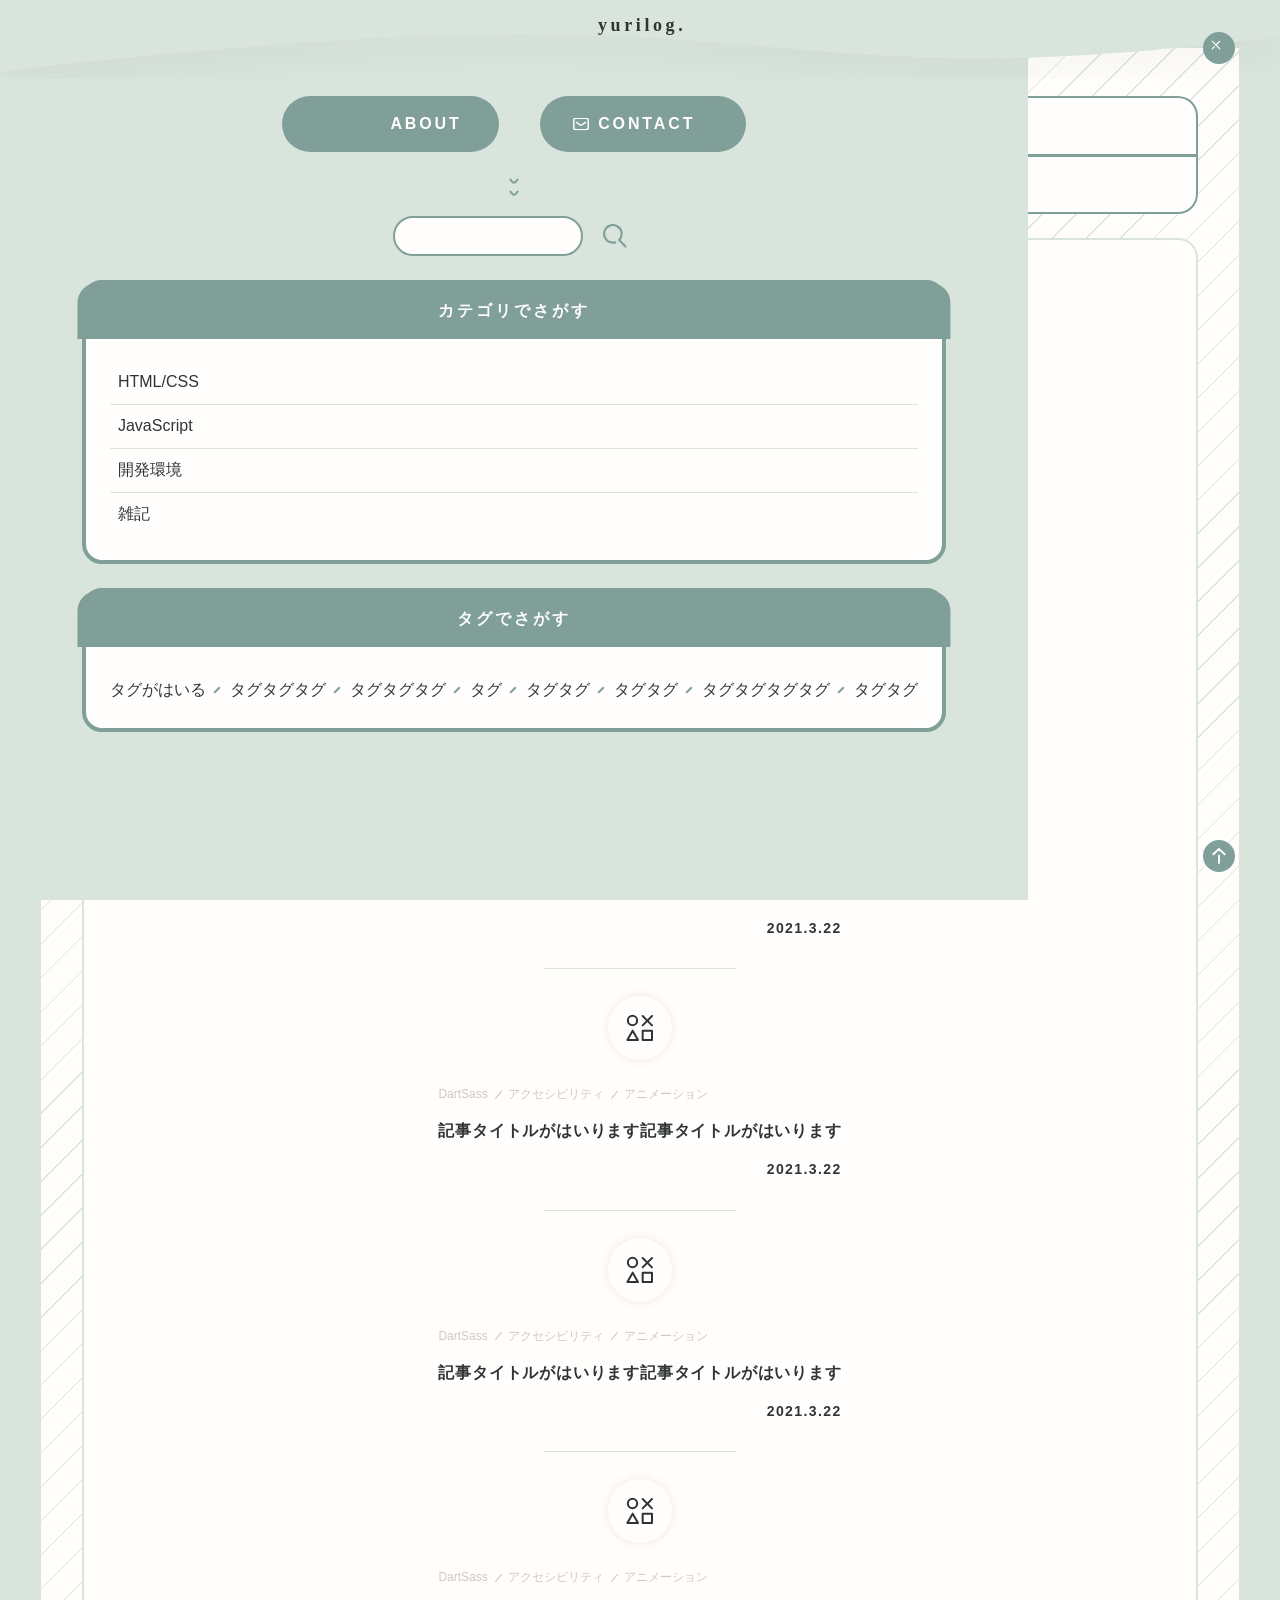
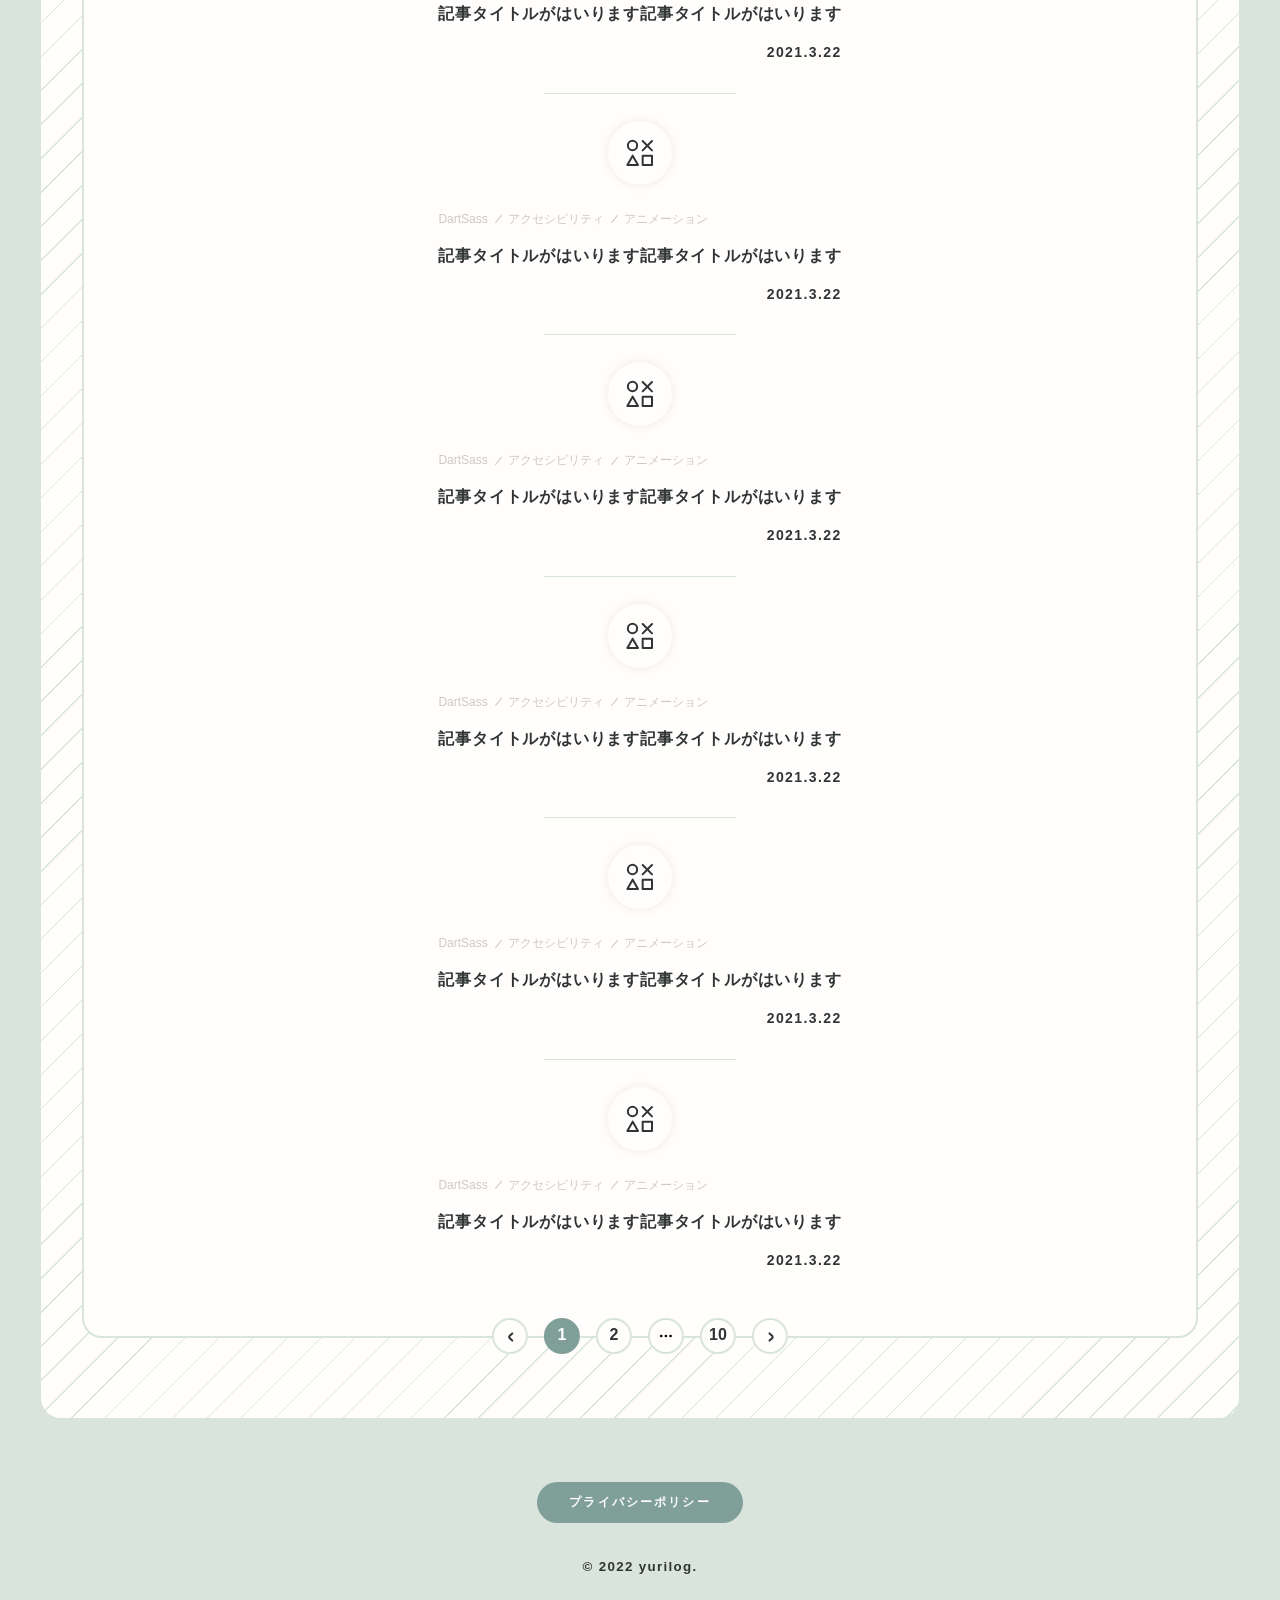
==== commit 3fb78e7d: "add:globalNav" ====
--- a/htdocs/index.html
+++ b/htdocs/index.html
@@ -38,7 +38,7 @@
 <body>
 
         <header class="ly_header">
-            <div class="ly_header_inner">
+            <div class="ly_header_inner is_openNav">
                 <div class="bl_header_logo">
                     <h1 class="el_logo"><a href="index.html"><img src="./common/img/logo.svg" alt="yurilog."></a></h1><!-- /.el_logo -->
                 </div><!-- /.bl_header_logo -->
@@ -56,29 +56,60 @@
                         </form><!-- /.bl_search_searchForm -->
                     </div><!-- /.bl_search -->    
                 </div><!-- /.bl_header_search -->
-                <button class="bl_header_navBtn el_circleBtn" type="button" aria-expanded="false" aria-label="メニューを開く" aria-controls="headerNav">
+                <button class="bl_header_navBtn el_circleBtn is_close" type="button" aria-expanded="false" aria-label="メニューを開く" aria-controls="headerNav">
                     <span></span><span></span><span></span>
                     <span></span><span></span><span></span>
                 </button><!-- /.bl_header_navBtn -->
             </div><!-- /.ly_header_inner -->
         </header><!-- /.ly_header -->
+        
+        <div class="bl_globalNav_wrapper">
+            <nav>
+                <ul class="bl_globalNav">
+                    <li class="bl_globalNav_list"><a href="" class="el_btn el_btn__globalNav">About</a></li><!-- /.bl_globalNav_list -->
+                    <li class="bl_globalNav_list"><a href="" class="el_btn el_btn__globalNav el_leftIconBtn el_leftIconBtn__contact">Contact</a></li><!-- /.bl_globalNav_list -->
+                </ul><!-- /.bl_globalNav -->
     
-        <div class="bl_globalNav_wrapper">
-            <nav class="bl_globalNav">
-                <ul>
-                    <li class="bl_globalNav_list"><a href="" class="el_btn">About</a></li><!-- /.bl_globalNav_list -->
-                    <li class="bl_globalNav_list"><a href="" class="el_btn el_leftIconBtn">Contact</a></li><!-- /.bl_globalNav_list -->
-                </ul>
-    
-                <div class="bl_search">
-                    <form role="search" method="get">
-                        <input class="bl_search_input" type="search" name="s">
-                        <button class="bl_search_submit" type="submit" aria-label="検索する"><img src="./common/img/search.svg" alt="検索"></button>
-                    </form><!-- /.bl_search_searchForm -->
-                </div><!-- /.bl_search -->
-            </nav><!-- /.bl_globalNav -->
+                <div class="bl_globalNav_widgetWrapper">
+                    <div class="bl_search_wrapper">
+                        <form class="bl_search" role="search" method="get">
+                            <input class="bl_search_input bl_search_input__globalNav" type="search" name="s">
+                            <button class="bl_search_submit" type="submit" aria-label="検索する"></button>
+                        </form><!-- /.bl_search -->
+                    </div><!-- /.bl_search_wrapper -->
+
+                    <div class="bl_widget">
+                        <div class="bl_widget_title">
+                            <p>カテゴリでさがす</p>
+                        </div><!-- /.bl_widget_title -->
+                        <ul class="bl_widget_body bl_widget_catList">
+                            <li class="bl_widget_catItem"><a href="">HTML/CSS</a></li><!-- /.bl_widget_catItem -->
+                            <li class="bl_widget_catItem"><a href="">JavaScript</a></li><!-- /.bl_widget_catItem -->
+                            <li class="bl_widget_catItem"><a href="">開発環境</a></li><!-- /.bl_widget_catItem -->
+                            <li class="bl_widget_catItem"><a href="">雑記</a></li><!-- /.bl_widget_catItem -->
+                        </ul><!-- /.bl_widget_body -->
+                    </div><!-- /.bl_widget -->
+
+                    <div class="bl_widget">
+                        <div class="bl_widget_title">
+                            <p>タグでさがす</p>
+                        </div><!-- /.bl_widget_title -->
+                        <ul class="bl_widget_body bl_widget_tagList">
+                            <li class="bl_widget_tagItem"><a href="">タグがはいる</a></li><!-- /.bl_widget_tagItem -->
+                            <li class="bl_widget_tagItem"><a href="">タグタグタグ</a></li><!-- /.bl_widget_tagItem -->
+                            <li class="bl_widget_tagItem"><a href="">タグタグタグ</a></li><!-- /.bl_widget_tagItem -->
+                            <li class="bl_widget_tagItem"><a href="">タグ</a></li><!-- /.bl_widget_tagItem -->
+                            <li class="bl_widget_tagItem"><a href="">タグタグ</a></li><!-- /.bl_widget_tagItem -->
+                            <li class="bl_widget_tagItem"><a href="">タグタグ</a></li><!-- /.bl_widget_tagItem -->
+                            <li class="bl_widget_tagItem"><a href="">タグタグタグタグ</a></li><!-- /.bl_widget_tagItem -->
+                            <li class="bl_widget_tagItem"><a href="">タグタグ</a></li><!-- /.bl_widget_tagItem -->                                  
+                        </ul><!-- /.bl_widget_body -->
+                    </div><!-- /.bl_widget -->
+
+                </div><!-- /.bl_globalNav_widgetWrapper -->
+            </nav>
         </div><!-- /.bl_globalNav_wrapper -->
-    
+
         <div class="bl_commonBg">
 
         <main class="ly_main">
@@ -96,116 +127,191 @@
                     <li class="bl_cardUnit_item">
                         <article class="bl_card" itemscope itemtype="https://schema.org/Blog">
                             <div class="bl_card_body">
-                                <h2 class="bl_card_title" itemprop="headline"><a href="">記事タイトルがはいります記事タイトルがはいります</a></h2><!-- /.bl_card_title -->
-                                <ul class="bl_card_tagList">
-                                    <li itemprop="keywords">タグがはいります</li>
-                                    <li itemprop="keywords">アクセシビリティ</li>
-                                    <li itemprop="keywords">アニメーション</li>
-                                </ul><!-- /.bl_card_tagList -->
-                                <time class="bl_card_date" datetime="2021-03-22" itemprop="datePublished">2021.3.22</time><!-- /.bl_card_date -->
-                            </div><!-- /.bl_card_body -->
-                            <div class="bl_card_thumbnail">
-                                <img src="" alt="" width="" height="" loading="lazy">
+                                <h2 class="bl_card_title" itemprop="headline"><a class="bl_card_link" href="">記事タイトルがはいります記事タイトルがはいります</a></h2><!-- /.bl_card_title -->
+                                <ul class="bl_card_tagList">
+                                    <li itemprop="keywords">DartSass</li>
+                                    <li itemprop="keywords">アクセシビリティ</li>
+                                    <li itemprop="keywords">アニメーション</li>
+                                </ul><!-- /.bl_card_tagList -->
+                                <time class="bl_card_date" datetime="2021-03-22" itemprop="datePublished">2021.3.22</time><!-- /.bl_card_date -->
+                            </div><!-- /.bl_card_body -->
+                            <div class="bl_card_thumbnail">
+                                <img src="./common/img/sample-thmbnails.svg" alt="" width="64" height="64" loading="lazy">
+                            </div><!-- /.bl_card_thumbnail -->
+                        </article><!-- /.bl_card -->
+                    </li><!-- /.bl_cardUnit_item -->
+
+                    <li class="bl_cardUnit_item">
+                        <article class="bl_card" itemscope itemtype="https://schema.org/Blog">
+                            <div class="bl_card_body">
+                                <h2 class="bl_card_title" itemprop="headline"><a class="bl_card_link" href="">記事タイトルがはいります記事タイトルがはいります</a></h2><!-- /.bl_card_title -->
+                                <ul class="bl_card_tagList">
+                                    <li itemprop="keywords">DartSass</li>
+                                    <li itemprop="keywords">アクセシビリティ</li>
+                                    <li itemprop="keywords">アニメーション</li>
+                                </ul><!-- /.bl_card_tagList -->
+                                <time class="bl_card_date" datetime="2021-03-22" itemprop="datePublished">2021.3.22</time><!-- /.bl_card_date -->
+                            </div><!-- /.bl_card_body -->
+                            <div class="bl_card_thumbnail">
+                                <img src="./common/img/sample-thmbnails.svg" alt="" width="64" height="64" loading="lazy">
+                            </div><!-- /.bl_card_thumbnail -->
+                        </article><!-- /.bl_card -->
+                    </li><!-- /.bl_cardUnit_item -->
+
+                    <li class="bl_cardUnit_item">
+                        <article class="bl_card" itemscope itemtype="https://schema.org/Blog">
+                            <div class="bl_card_body">
+                                <h2 class="bl_card_title" itemprop="headline"><a class="bl_card_link" href="">記事タイトルがはいります記事タイトルがはいります</a></h2><!-- /.bl_card_title -->
+                                <ul class="bl_card_tagList">
+                                    <li itemprop="keywords">DartSass</li>
+                                    <li itemprop="keywords">アクセシビリティ</li>
+                                    <li itemprop="keywords">アニメーション</li>
+                                </ul><!-- /.bl_card_tagList -->
+                                <time class="bl_card_date" datetime="2021-03-22" itemprop="datePublished">2021.3.22</time><!-- /.bl_card_date -->
+                            </div><!-- /.bl_card_body -->
+                            <div class="bl_card_thumbnail">
+                                <img src="./common/img/sample-thmbnails.svg" alt="" width="64" height="64" loading="lazy">
+                            </div><!-- /.bl_card_thumbnail -->
+                        </article><!-- /.bl_card -->
+                    </li><!-- /.bl_cardUnit_item -->
+
+                    <li class="bl_cardUnit_item">
+                        <article class="bl_card" itemscope itemtype="https://schema.org/Blog">
+                            <div class="bl_card_body">
+                                <h2 class="bl_card_title" itemprop="headline"><a class="bl_card_link" href="">記事タイトルがはいります記事タイトルがはいります</a></h2><!-- /.bl_card_title -->
+                                <ul class="bl_card_tagList">
+                                    <li itemprop="keywords">DartSass</li>
+                                    <li itemprop="keywords">アクセシビリティ</li>
+                                    <li itemprop="keywords">アニメーション</li>
+                                </ul><!-- /.bl_card_tagList -->
+                                <time class="bl_card_date" datetime="2021-03-22" itemprop="datePublished">2021.3.22</time><!-- /.bl_card_date -->
+                            </div><!-- /.bl_card_body -->
+                            <div class="bl_card_thumbnail">
+                                <img src="./common/img/sample-thmbnails.svg" alt="" width="64" height="64" loading="lazy">
+                            </div><!-- /.bl_card_thumbnail -->
+                        </article><!-- /.bl_card -->
+                    </li><!-- /.bl_cardUnit_item -->
+
+                    <li class="bl_cardUnit_item">
+                        <article class="bl_card" itemscope itemtype="https://schema.org/Blog">
+                            <div class="bl_card_body">
+                                <h2 class="bl_card_title" itemprop="headline"><a class="bl_card_link" href="">記事タイトルがはいります記事タイトルがはいります</a></h2><!-- /.bl_card_title -->
+                                <ul class="bl_card_tagList">
+                                    <li itemprop="keywords">DartSass</li>
+                                    <li itemprop="keywords">アクセシビリティ</li>
+                                    <li itemprop="keywords">アニメーション</li>
+                                </ul><!-- /.bl_card_tagList -->
+                                <time class="bl_card_date" datetime="2021-03-22" itemprop="datePublished">2021.3.22</time><!-- /.bl_card_date -->
+                            </div><!-- /.bl_card_body -->
+                            <div class="bl_card_thumbnail">
+                                <img src="./common/img/sample-thmbnails.svg" alt="" width="64" height="64" loading="lazy">
+                            </div><!-- /.bl_card_thumbnail -->
+                        </article><!-- /.bl_card -->
+                    </li><!-- /.bl_cardUnit_item -->
+
+                    <li class="bl_cardUnit_item">
+                        <article class="bl_card" itemscope itemtype="https://schema.org/Blog">
+                            <div class="bl_card_body">
+                                <h2 class="bl_card_title" itemprop="headline"><a class="bl_card_link" href="">記事タイトルがはいります記事タイトルがはいります</a></h2><!-- /.bl_card_title -->
+                                <ul class="bl_card_tagList">
+                                    <li itemprop="keywords">DartSass</li>
+                                    <li itemprop="keywords">アクセシビリティ</li>
+                                    <li itemprop="keywords">アニメーション</li>
+                                </ul><!-- /.bl_card_tagList -->
+                                <time class="bl_card_date" datetime="2021-03-22" itemprop="datePublished">2021.3.22</time><!-- /.bl_card_date -->
+                            </div><!-- /.bl_card_body -->
+                            <div class="bl_card_thumbnail">
+                                <img src="./common/img/sample-thmbnails.svg" alt="" width="64" height="64" loading="lazy">
+                            </div><!-- /.bl_card_thumbnail -->
+                        </article><!-- /.bl_card -->
+                    </li><!-- /.bl_cardUnit_item -->
+
+                    <li class="bl_cardUnit_item">
+                        <article class="bl_card" itemscope itemtype="https://schema.org/Blog">
+                            <div class="bl_card_body">
+                                <h2 class="bl_card_title" itemprop="headline"><a class="bl_card_link" href="">記事タイトルがはいります記事タイトルがはいります</a></h2><!-- /.bl_card_title -->
+                                <ul class="bl_card_tagList">
+                                    <li itemprop="keywords">DartSass</li>
+                                    <li itemprop="keywords">アクセシビリティ</li>
+                                    <li itemprop="keywords">アニメーション</li>
+                                </ul><!-- /.bl_card_tagList -->
+                                <time class="bl_card_date" datetime="2021-03-22" itemprop="datePublished">2021.3.22</time><!-- /.bl_card_date -->
+                            </div><!-- /.bl_card_body -->
+                            <div class="bl_card_thumbnail">
+                                <img src="./common/img/sample-thmbnails.svg" alt="" width="64" height="64" loading="lazy">
+                            </div><!-- /.bl_card_thumbnail -->
+                        </article><!-- /.bl_card -->
+                    </li><!-- /.bl_cardUnit_item -->
+
+                    <li class="bl_cardUnit_item">
+                        <article class="bl_card" itemscope itemtype="https://schema.org/Blog">
+                            <div class="bl_card_body">
+                                <h2 class="bl_card_title" itemprop="headline"><a class="bl_card_link" href="">記事タイトルがはいります記事タイトルがはいります</a></h2><!-- /.bl_card_title -->
+                                <ul class="bl_card_tagList">
+                                    <li itemprop="keywords">DartSass</li>
+                                    <li itemprop="keywords">アクセシビリティ</li>
+                                    <li itemprop="keywords">アニメーション</li>
+                                </ul><!-- /.bl_card_tagList -->
+                                <time class="bl_card_date" datetime="2021-03-22" itemprop="datePublished">2021.3.22</time><!-- /.bl_card_date -->
+                            </div><!-- /.bl_card_body -->
+                            <div class="bl_card_thumbnail">
+                                <img src="./common/img/sample-thmbnails.svg" alt="" width="64" height="64" loading="lazy">
+                            </div><!-- /.bl_card_thumbnail -->
+                        </article><!-- /.bl_card -->
+                    </li><!-- /.bl_cardUnit_item -->
+
+                    <li class="bl_cardUnit_item">
+                        <article class="bl_card" itemscope itemtype="https://schema.org/Blog">
+                            <div class="bl_card_body">
+                                <h2 class="bl_card_title" itemprop="headline"><a class="bl_card_link" href="">記事タイトルがはいります記事タイトルがはいります</a></h2><!-- /.bl_card_title -->
+                                <ul class="bl_card_tagList">
+                                    <li itemprop="keywords">DartSass</li>
+                                    <li itemprop="keywords">アクセシビリティ</li>
+                                    <li itemprop="keywords">アニメーション</li>
+                                </ul><!-- /.bl_card_tagList -->
+                                <time class="bl_card_date" datetime="2021-03-22" itemprop="datePublished">2021.3.22</time><!-- /.bl_card_date -->
+                            </div><!-- /.bl_card_body -->
+                            <div class="bl_card_thumbnail">
+                                <img src="./common/img/sample-thmbnails.svg" alt="" width="64" height="64" loading="lazy">
+                            </div><!-- /.bl_card_thumbnail -->
+                        </article><!-- /.bl_card -->
+                    </li><!-- /.bl_cardUnit_item -->
+
+                    <li class="bl_cardUnit_item">
+                        <article class="bl_card" itemscope itemtype="https://schema.org/Blog">
+                            <div class="bl_card_body">
+                                <h2 class="bl_card_title" itemprop="headline"><a class="bl_card_link" href="">記事タイトルがはいります記事タイトルがはいります</a></h2><!-- /.bl_card_title -->
+                                <ul class="bl_card_tagList">
+                                    <li itemprop="keywords">DartSass</li>
+                                    <li itemprop="keywords">アクセシビリティ</li>
+                                    <li itemprop="keywords">アニメーション</li>
+                                </ul><!-- /.bl_card_tagList -->
+                                <time class="bl_card_date" datetime="2021-03-22" itemprop="datePublished">2021.3.22</time><!-- /.bl_card_date -->
+                            </div><!-- /.bl_card_body -->
+                            <div class="bl_card_thumbnail">
+                                <img src="./common/img/sample-thmbnails.svg" alt="" width="64" height="64" loading="lazy">
+                            </div><!-- /.bl_card_thumbnail -->
+                        </article><!-- /.bl_card -->
+                    </li><!-- /.bl_cardUnit_item -->
+
+                    <li class="bl_cardUnit_item">
+                        <article class="bl_card" itemscope itemtype="https://schema.org/Blog">
+                            <div class="bl_card_body">
+                                <h2 class="bl_card_title" itemprop="headline"><a class="bl_card_link" href="">記事タイトルがはいります記事タイトルがはいります</a></h2><!-- /.bl_card_title -->
+                                <ul class="bl_card_tagList">
+                                    <li itemprop="keywords">DartSass</li>
+                                    <li itemprop="keywords">アクセシビリティ</li>
+                                    <li itemprop="keywords">アニメーション</li>
+                                </ul><!-- /.bl_card_tagList -->
+                                <time class="bl_card_date" datetime="2021-03-22" itemprop="datePublished">2021.3.22</time><!-- /.bl_card_date -->
+                            </div><!-- /.bl_card_body -->
+                            <div class="bl_card_thumbnail">
+                                <img src="./common/img/sample-thmbnails.svg" alt="" width="64" height="64" loading="lazy">
                             </div><!-- /.bl_card_thumbnail -->
                         </article><!-- /.bl_card -->
                     </li><!-- /.bl_cardUnit_item -->
                 </ul><!-- /.bl_cardUnit -->
-    
-                <ul class="bl_cardUnit bl_articleList__latest">
-                    <li class="bl_cardUnit_item">
-                        <article class="bl_card" itemscope itemtype="https://schema.org/Blog">
-                            <div class="bl_card_body">
-                                <h2 class="bl_card_title" itemprop="headline">記事タイトルがはいります記事タイトルがはいります</h2><!-- /.bl_card_title -->
-                                <ul class="bl_card_tagList">
-                                    <li itemprop="keywords">タグがはいります</li>
-                                    <li itemprop="keywords">アクセシビリティ</li>
-                                    <li itemprop="keywords">アニメーション</li>
-                                </ul><!-- /.bl_card_tagList -->
-                                <time class="bl_card_date" datetime="2021-03-22" itemprop="datePublished">2021.3.22</time><!-- /.bl_card_date -->
-                            </div><!-- /.bl_card_body -->
-                            <div class="bl_card_thumbnail">
-                                <img src="" alt="" width="" height="" loading="lazy">
-                            </div><!-- /.bl_card_thumbnail -->
-                        </article><!-- /.bl_card -->
-                    </li><!-- /.bl_cardUnit_item -->
-                </ul><!-- /.bl_cardUnit -->
-    
-                <ul class="bl_cardUnit bl_articleList__latest">
-                    <li class="bl_cardUnit_item">
-                        <article class="bl_card" itemscope itemtype="https://schema.org/Blog">
-                            <div class="bl_card_body">
-                                <h2 class="bl_card_title" itemprop="headline">記事タイトルがはいります記事タイトルがはいります</h2><!-- /.bl_card_title -->
-                                <ul class="bl_card_tagList">
-                                    <li itemprop="keywords">タグがはいります</li>
-                                    <li itemprop="keywords">アクセシビリティ</li>
-                                    <li itemprop="keywords">アニメーション</li>
-                                </ul><!-- /.bl_card_tagList -->
-                                <time class="bl_card_date" datetime="2021-03-22" itemprop="datePublished">2021.3.22</time><!-- /.bl_card_date -->
-                            </div><!-- /.bl_card_body -->
-                            <div class="bl_card_thumbnail">
-                                <img src="" alt="" width="" height="" loading="lazy">
-                            </div><!-- /.bl_card_thumbnail -->
-                        </article><!-- /.bl_card -->
-                    </li><!-- /.bl_cardUnit_item -->
-                </ul><!-- /.bl_cardUnit -->
-    
-                <ul class="bl_cardUnit bl_articleList__latest">
-                    <li class="bl_cardUnit_item">
-                        <article class="bl_card" itemscope itemtype="https://schema.org/Blog">
-                            <div class="bl_card_body">
-                                <h2 class="bl_card_title" itemprop="headline">記事タイトルがはいります記事タイトルがはいります</h2><!-- /.bl_card_title -->
-                                <ul class="bl_card_tagList">
-                                    <li itemprop="keywords">タグがはいります</li>
-                                    <li itemprop="keywords">アクセシビリティ</li>
-                                    <li itemprop="keywords">アニメーション</li>
-                                </ul><!-- /.bl_card_tagList -->
-                                <time class="bl_card_date" datetime="2021-03-22" itemprop="datePublished">2021.3.22</time><!-- /.bl_card_date -->
-                            </div><!-- /.bl_card_body -->
-                            <div class="bl_card_thumbnail">
-                                <img src="" alt="" width="" height="" loading="lazy">
-                            </div><!-- /.bl_card_thumbnail -->
-                        </article><!-- /.bl_card -->
-                    </li><!-- /.bl_cardUnit_item -->
-                </ul><!-- /.bl_cardUnit -->
-    
-                <ul class="bl_cardUnit bl_articleList__latest">
-                    <li class="bl_cardUnit_item">
-                        <article class="bl_card" itemscope itemtype="https://schema.org/Blog">
-                            <div class="bl_card_body">
-                                <h2 class="bl_card_title" itemprop="headline">記事タイトルがはいります記事タイトルがはいります</h2><!-- /.bl_card_title -->
-                                <ul class="bl_card_tagList">
-                                    <li itemprop="keywords">タグがはいります</li>
-                                    <li itemprop="keywords">アクセシビリティ</li>
-                                    <li itemprop="keywords">アニメーション</li>
-                                </ul><!-- /.bl_card_tagList -->
-                                <time class="bl_card_date" datetime="2021-03-22" itemprop="datePublished">2021.3.22</time><!-- /.bl_card_date -->
-                            </div><!-- /.bl_card_body -->
-                            <div class="bl_card_thumbnail">
-                                <img src="" alt="" width="" height="" loading="lazy">
-                            </div><!-- /.bl_card_thumbnail -->
-                        </article><!-- /.bl_card -->
-                    </li><!-- /.bl_cardUnit_item -->
-                </ul><!-- /.bl_cardUnit -->
-    
-                <ul class="bl_cardUnit bl_articleList__latest">
-                    <li class="bl_cardUnit_item">
-                        <article class="bl_card" itemscope itemtype="https://schema.org/Blog">
-                            <div class="bl_card_body">
-                                <h2 class="bl_card_title" itemprop="headline">記事タイトルがはいります記事タイトルがはいります</h2><!-- /.bl_card_title -->
-                                <ul class="bl_card_tagList">
-                                    <li itemprop="keywords">タグがはいります</li>
-                                    <li itemprop="keywords">アクセシビリティ</li>
-                                    <li itemprop="keywords">アニメーション</li>
-                                </ul><!-- /.bl_card_tagList -->
-                                <time class="bl_card_date" datetime="2021-03-22" itemprop="datePublished">2021.3.22</time><!-- /.bl_card_date -->
-                            </div><!-- /.bl_card_body -->
-                            <div class="bl_card_thumbnail">
-                                <img src="" alt="" width="" height="" loading="lazy">
-                            </div><!-- /.bl_card_thumbnail -->
-                        </article><!-- /.bl_card -->
-                    </li><!-- /.bl_cardUnit_item -->
-                </ul><!-- /.bl_cardUnit -->
-    
+        
                 <div class="bl_pagination">
                     <ul class="bl_pagination_list">
                         <li class="bl_pagination_item bl_pagination_item__prev">
--- a/htdocs/common/css/style.min.css
+++ b/htdocs/common/css/style.min.css
@@ -1,2 +1,2 @@
-body,div,dl,dt,dd,ul,ol,li,h1,h2,h3,h4,h5,h6,pre,code,form,fieldset,legend,input,textarea,p,blockquote,figure,figcaption{margin:0;padding:0;font-weight:normal}table{border-collapse:collapse;border-spacing:0}fieldset,img{border:0}address,caption,cite,code,dfn,th,var{font-style:normal;font-weight:normal}caption,th{text-align:left}h1,h2,h3,h4,h5,h6{font-size:100%;font-weight:normal}q:before,q:after{content:""}abbr,acronym{border:0;font-variant:normal}sup{vertical-align:text-top}sub{vertical-align:text-bottom}input,button,textarea,select{margin:0;padding:0;background:none;border:none;border-radius:0;outline:none;-webkit-appearance:none;-moz-appearance:none;appearance:none;font-family:inherit;font-size:inherit;font-weight:inherit}legend{color:#000}*{box-sizing:border-box}img{margin:0;padding:0;height:auto;border-style:none;max-width:100%;vertical-align:top;border:none}p{word-break:break-all;word-wrap:break-word}strong{font-weight:bold}li{list-style:none;list-style-position:inside}::before,::after{margin:0px;box-sizing:inherit}a{color:inherit;text-decoration:none}html{height:-webkit-fill-available}body{display:flex;flex-direction:column;min-height:100vh;min-height:-webkit-fill-available;background:#d9e4dd;color:#303534;font-family:"Noto Sans JP",sans-serif;overflow-x:hidden;position:relative;z-index:0;-webkit-text-size-adjust:100%;line-height:1.75;font-size:1rem;font-feature-settings:"palt" 1}p{color:#303534}button,a{cursor:pointer}.ly_footer{margin-top:40px;padding:24px 3.2vw;position:relative}.ly_footer_inner{display:flex;flex-direction:column;align-items:center}.ly_header{width:100%;background:#d9e4dd;position:fixed;z-index:100}.ly_header::after{content:"";width:100%;height:50px;background:url(/htdocs/common/img/wave.svg) no-repeat center/108%;position:absolute;bottom:-64%;z-index:-1}.ly_header_inner{width:100%;height:48px;padding:10px 24px 0}.ly_main{padding-bottom:80px;margin:0 3.2vw;position:relative;z-index:1}.bl_commonBg{padding-top:96px;margin:0 3.2vw;border-radius:20px;background:#fffefd}.bl_commonBg::before{content:"";background:repeating-linear-gradient(135deg, #d9e4dd, #d9e4dd 1px, transparent 1px, transparent 24px);position:absolute;inset:0}.bl_commonBox{padding:32px 16px 64px;background:#fffefd;border-radius:20px;border:2px solid #d9e4dd;position:relative}.bl_header_logo{text-align:center}.bl_headerNav,.bl_header_search{display:none}.bl_header_navBtn{margin-left:auto;padding:15.4px 12.4px;display:grid;grid-template:repeat(2, 1fr)/repeat(3, 1fr);gap:2.8px;position:absolute;bottom:-20px;right:3.2vw;z-index:105}.bl_header_navBtn>span{width:3.2px;height:3.2px;border-radius:50%;background:#fffefd;position:relative;z-index:106}.bl_globalNav_wrapper{display:none}.bl_catList{display:grid;grid-template-columns:repeat(2, 1fr)}.bl_catList_item{font-family:"Zen Maru Gothic",sans-serif;font-size:1.125rem;color:#7f9f98;font-weight:500;letter-spacing:100;border:2px solid #7f9f98;background:#fffefd;text-align:center}.bl_catList_item:nth-of-type(1){border-radius:20px 0 0 0}.bl_catList_item:nth-of-type(2){border-radius:0 20px 0 0;border-left:1px solid #7f9f98}.bl_catList_item:nth-of-type(3){border-radius:0 0 0 20px;border-top:1px solid #7f9f98}.bl_catList_item:nth-of-type(4){border-radius:0 0 20px 0;border-top:1px solid #7f9f98;border-left:1px solid #7f9f98}.bl_catList_item>a{display:block;padding:.667em 0}.bl_catList_item.is_select{padding:.667em 0;color:#fffefd;background:#7f9f98}.bl_pagination{width:100%;position:absolute;bottom:-18px;left:50%;transform:translateX(-50%)}.bl_pagination_list{display:flex;flex-wrap:wrap;justify-content:center}.bl_pagination_item{width:36px;height:36px;background:#fffefd;border-radius:50%;border:2px solid #d9e4dd;text-align:center}.bl_pagination_item>a{display:inline-block;width:100%;height:100%;font-family:"Zen Maru Gothic",sans-serif;font-size:1rem;font-weight:700;line-height:30px}.bl_pagination_item[aria-current=page]{background:#7f9f98;border:2px solid #7f9f98}.bl_pagination_item[aria-current=page]>a{color:#fffefd}.bl_pagination_item:not(:first-of-type){margin-left:min(16px,3vw)}.bl_pagination_item__prev,.bl_pagination_item__next{position:relative}.bl_pagination_item__prev::before,.bl_pagination_item__next::before{content:"";width:10px;height:10px;background:url(/htdocs/common/img/arrow-sm.svg) no-repeat center/contain;position:absolute;top:12px;left:12px}.bl_pagination_item__prev::before{transform:rotate(-180deg)}.bl_pagination_item__omit a{position:relative}.bl_pagination_item__omit a::before{content:"";width:16px;height:16px;background:url(/htdocs/common/img/dots.svg) no-repeat center/contain;position:absolute;top:50%;left:50%;transform:translate(-50%, -50%)}.bl_toTop{position:fixed;right:3.2vw;bottom:24px;z-index:100}.bl_toTop>span{width:32px;height:16px;background:url(/htdocs/common/img/arrow.svg) no-repeat center/contain;position:absolute;top:50%;left:50%;transform:translate(-50%, -50%)}.el_btn{display:inline-block;width:100%;max-width:184px;background:#7f9f98;text-align:center;font-family:"Zen Maru Gothic",sans-serif;padding:.875em 2em;font-size:1rem;color:#fffefd;font-weight:700;border-radius:50px}.el_btn__sm{padding:.833em 2.667em;font-size:.75rem}.el_circleBtn{width:40px;height:40px}.el_circleBtn::before{content:"";width:32px;height:32px;border-radius:50%;background:#7f9f98;position:absolute;top:50%;left:50%;transform:translate(-50%, -50%)}.el_copy{text-align:center;font-family:"Zen Maru Gothic",sans-serif;font-weight:700}@media print,screen and (min-width: 1280px){.hp_noDisplay__pc{display:none}}@media print,screen and (min-width: 992px){.hp_noDisplay__lg{display:none}}@media print,screen and (min-width: 768px){.hp_noDisplay__md{display:none}}@media print,screen and (min-width: 0){.hp_noDisplay__sp{display:none}}.hp_mt24{margin-top:24px}.hp_mt32{margin-top:32px}
+body,div,dl,dt,dd,ul,ol,li,h1,h2,h3,h4,h5,h6,pre,code,form,fieldset,legend,input,textarea,p,blockquote,figure,figcaption{margin:0;padding:0;font-weight:normal}table{border-collapse:collapse;border-spacing:0}fieldset,img{border:0}address,caption,cite,code,dfn,th,var{font-style:normal;font-weight:normal}caption,th{text-align:left}h1,h2,h3,h4,h5,h6{font-size:100%;font-weight:normal}q:before,q:after{content:""}abbr,acronym{border:0;font-variant:normal}sup{vertical-align:text-top}sub{vertical-align:text-bottom}input,button,textarea,select{margin:0;padding:0;background:none;border:none;border-radius:0;outline:none;-webkit-appearance:none;-moz-appearance:none;appearance:none;font-family:inherit;font-size:inherit;font-weight:inherit}legend{color:#000}*{box-sizing:border-box}img{margin:0;padding:0;height:auto;border-style:none;max-width:100%;vertical-align:top;border:none}p{word-break:break-all;word-wrap:break-word}strong{font-weight:bold}li{list-style:none;list-style-position:inside}::before,::after{margin:0px;box-sizing:inherit}a{color:inherit;text-decoration:none}html{height:-webkit-fill-available}body{display:flex;flex-direction:column;min-height:100vh;min-height:-webkit-fill-available;background:#d9e4dd;color:#303534;font-family:"Noto Sans JP",sans-serif;overflow-x:hidden;position:relative;z-index:0;-webkit-text-size-adjust:100%;line-height:1.75;font-size:1rem;font-feature-settings:"palt" 1}p{color:#303534}button,a{cursor:pointer}.ly_footer{margin-top:40px;padding:24px 3.2vw;position:relative}.ly_footer_inner{display:flex;flex-direction:column;align-items:center}.ly_header{width:100%;background:#d9e4dd;position:fixed;z-index:100}.ly_header::after{content:"";width:100%;height:50px;background:url(/htdocs/common/img/wave.svg) no-repeat center/108%;position:absolute;bottom:-64%;z-index:-1}.ly_header_inner{width:100%;height:48px;padding:10px 24px 0}.ly_main{padding-bottom:80px;margin:0 3.2vw;position:relative;z-index:1}.bl_commonBg{padding-top:96px;margin:0 3.2vw;border-radius:20px;background:#fffefd}.bl_commonBg::before{content:"";background:repeating-linear-gradient(135deg, #d9e4dd, #d9e4dd 1px, transparent 1px, transparent 24px);position:absolute;inset:0}.bl_commonBox{padding:32px 16px 64px;background:#fffefd;border-radius:20px;border:2px solid #d9e4dd;position:relative}.bl_header_logo{text-align:center}.bl_headerNav,.bl_header_search{display:none}.bl_header_navBtn{margin-left:auto;padding:15.4px 12.4px;display:grid;grid-template:repeat(2, 1fr)/repeat(3, 1fr);gap:2.8px;position:absolute;bottom:-20px;right:3.2vw;z-index:105}.bl_header_navBtn>span{width:3.2px;height:3.2px;border-radius:50%;background:#fffefd;position:relative;z-index:106}.bl_header_navBtn.is_close{padding:11.2px}.bl_header_navBtn.is_close>span{width:12px;height:12px;background:#fffefd;-webkit-mask:url(/htdocs/common/img/closs.svg) no-repeat center/contain;mask:url(/htdocs/common/img/closs.svg) no-repeat center/contain}.bl_header_navBtn.is_close>span:not(:first-of-type){display:none}.bl_globalNav_wrapper{background:#d9e4dd;padding:96px 6.4vw 32px;position:fixed;top:0;left:0;z-index:90;overflow-y:scroll;height:100vh}.bl_globalNav{display:flex;justify-content:center}.bl_globalNav_list:not(:first-of-type){margin-left:3.2vw}.bl_globalNav_widgetWrapper{margin-top:64px;position:relative}.bl_globalNav_widgetWrapper::before,.bl_globalNav_widgetWrapper::after{content:"";width:10px;height:10px;background:#7f9f98;-webkit-mask:url(/htdocs/common/img/arrow-sm.svg) no-repeat center/contain;mask:url(/htdocs/common/img/arrow-sm.svg) no-repeat center/contain;position:absolute;left:50%;transform:translateX(-50%) rotate(90deg)}.bl_globalNav_widgetWrapper::before{top:-40px}.bl_globalNav_widgetWrapper::after{top:-28px}.bl_catList{display:grid;grid-template-columns:repeat(2, 1fr)}.bl_catList_item{font-family:"Zen Maru Gothic",sans-serif;font-size:1.125rem;color:#7f9f98;font-weight:500;letter-spacing:.1em;border:2px solid #7f9f98;background:#fffefd;text-align:center}.bl_catList_item:nth-of-type(1){border-radius:20px 0 0 0}.bl_catList_item:nth-of-type(2){border-radius:0 20px 0 0;border-left:1px solid #7f9f98}.bl_catList_item:nth-of-type(3){border-radius:0 0 0 20px;border-top:1px solid #7f9f98}.bl_catList_item:nth-of-type(4){border-radius:0 0 20px 0;border-top:1px solid #7f9f98;border-left:1px solid #7f9f98}.bl_catList_item>a{display:block;padding:.667em 0}.bl_catList_item.is_select{padding:.667em 0;color:#fffefd;background:#7f9f98}.bl_search{width:100%;height:40px;display:flex;justify-content:center;align-items:center}.bl_search_input{height:inherit;font-size:.875rem;padding:.857em 1em;color:#9c9c9c;border:2px solid #7f9f98;border-radius:50px;background:#fffefd}.bl_search_input__globalNav{max-width:190px}.bl_search_submit{width:40px;height:40px;margin-left:12px;position:relative}.bl_search_submit::before{content:"";width:24px;height:24px;background:#7f9f98;-webkit-mask:url(/htdocs/common/img/search.svg) no-repeat center/contain;mask:url(/htdocs/common/img/search.svg) no-repeat center/contain;position:absolute;top:50%;left:50%;transform:translate(-50%, -50%)}.bl_widget{background:#fffefd;border:4px solid #7f9f98;border-radius:20px;position:relative}.bl_widget:not(:first-of-type){margin-top:24px}.bl_widget_title{width:102%;background:#7f9f98;padding:14px 0;text-align:center;border-radius:20px 20px 0 0;position:absolute;top:-1px;left:50%;transform:translateX(-50%)}.bl_widget_title>p{font-family:"Zen Maru Gothic",sans-serif;letter-spacing:.18em;color:#fffefd;font-weight:700}.bl_widget_body{padding:84px 24px 24px}.bl_widget_catList{padding-top:76px}.bl_widget_catItem{padding:8px;position:relative}.bl_widget_catItem:not(:first-of-type)::after{content:"";width:100%;height:1px;background:#d9e4dd;position:absolute;top:0;left:50%;transform:translateX(-50%)}.bl_widget_tagList{margin-bottom:-0.75em;display:flex;flex-wrap:wrap}.bl_widget_tagItem{margin-bottom:.75em;position:relative}.bl_widget_tagItem:not(:last-of-type){padding-right:12px;margin-right:12px}.bl_widget_tagItem:not(:last-of-type)::before{content:"";width:2px;height:8px;background:#7f9f98;position:absolute;top:50%;right:0;transform:translateY(-50%) rotate(45deg)}.bl_cardUnit{display:grid;grid-template-columns:repeat(1, 1fr);gap:56px}.bl_cardUnit_item{position:relative}.bl_cardUnit_item:not(:first-of-type)::after{content:"";width:65.0847457627%;max-width:192px;height:1px;background:#d9e4dd;position:absolute;left:50%;top:-28px;transform:translateX(-50%)}.bl_card{display:flex;flex-wrap:wrap;justify-content:space-between;align-items:center;flex-direction:column;position:relative}.bl_card_body{order:2;margin-top:24px;padding:0 8px;display:flex;flex-direction:column}.bl_card_title{order:2;font-weight:700;letter-spacing:.05em;margin-top:.75em}.bl_card_tagList{order:1;display:flex;flex-wrap:wrap;justify-content:flex-start;align-items:center;margin-bottom:-4px}.bl_card_tagList li{font-size:.75rem;color:#cdc9c3;margin-bottom:4px}.bl_card_tagList li:not(:first-of-type){padding-left:10px;margin-left:10px;position:relative}.bl_card_tagList li:not(:first-of-type)::before{content:"";width:1px;height:10px;background:#cdc9c3;position:absolute;top:50%;left:0;transform:translateY(-50%) rotate(40deg)}.bl_card_date{order:3;font-size:.875rem;font-family:"Zen Maru Gothic",sans-serif;letter-spacing:.1em;font-weight:700;margin-top:.857em;text-align:right}.bl_card_thumbnail{order:1;width:64px;height:64px;border-radius:50%;box-shadow:0 0 10px rgba(48,53,52,.1);display:flex;flex-wrap:wrap;justify-content:center;align-items:center}.bl_card_thumbnail img{width:32px;height:32px}.bl_card_link::before{content:"";position:absolute;inset:0;z-index:5}.bl_pagination{width:100%;position:absolute;bottom:-18px;left:50%;transform:translateX(-50%)}.bl_pagination_list{display:flex;flex-wrap:wrap;justify-content:center;align-items:center}.bl_pagination_item{width:36px;height:36px;background:#fffefd;border-radius:50%;border:2px solid #d9e4dd;text-align:center}.bl_pagination_item>a{display:inline-block;width:100%;height:100%;font-family:"Zen Maru Gothic",sans-serif;font-size:1rem;font-weight:700;line-height:30px}.bl_pagination_item[aria-current=page]{background:#7f9f98;border:2px solid #7f9f98}.bl_pagination_item[aria-current=page]>a{color:#fffefd}.bl_pagination_item:not(:first-of-type){margin-left:min(16px,3vw)}.bl_pagination_item__prev,.bl_pagination_item__next{position:relative}.bl_pagination_item__prev::before,.bl_pagination_item__next::before{content:"";width:10px;height:10px;background:url(/htdocs/common/img/arrow-sm.svg) no-repeat center/contain;position:absolute;top:12px;left:12px}.bl_pagination_item__prev::before{transform:rotate(-180deg)}.bl_pagination_item__omit a{position:relative}.bl_pagination_item__omit a::before{content:"";width:16px;height:16px;background:url(/htdocs/common/img/dots.svg) no-repeat center/contain;position:absolute;top:50%;left:50%;transform:translate(-50%, -50%)}.bl_toTop{position:fixed;right:3.2vw;bottom:24px;z-index:100}.bl_toTop>span{width:32px;height:16px;background:url(/htdocs/common/img/arrow.svg) no-repeat center/contain;position:absolute;top:50%;left:50%;transform:translate(-50%, -50%)}.el_btn{display:inline-block;width:100%;max-width:206px;background:#7f9f98;text-align:center;text-transform:uppercase;font-family:"Zen Maru Gothic",sans-serif;padding:.875em 2em;font-size:1rem;letter-spacing:.18em;color:#fffefd;font-weight:700;border-radius:50px}.el_btn__sm{padding:.833em 2.667em;font-size:.75rem}.el_btn__globalNav{padding:.875em 8.5vw}.el_circleBtn{width:40px;height:40px}.el_circleBtn::before{content:"";width:32px;height:32px;border-radius:50%;background:#7f9f98;position:absolute;top:50%;left:50%;transform:translate(-50%, -50%)}.el_leftIconBtn{padding-left:58px;position:relative}.el_leftIconBtn::before{content:"";position:absolute;top:50%;left:2em;transform:translateY(-50%)}.el_leftIconBtn__contact::before{width:1.063em;height:.813em;background:#fffefd;-webkit-mask:url(/htdocs/common/img/mail.svg) no-repeat center/contain;mask:url(/htdocs/common/img/mail.svg) no-repeat center/contain}.el_copy{text-align:center;font-family:"Zen Maru Gothic",sans-serif;font-weight:700;letter-spacing:.1em}@media print,screen and (min-width: 1280px){.hp_noDisplay__pc{display:none}}@media print,screen and (min-width: 992px){.hp_noDisplay__lg{display:none}}@media print,screen and (min-width: 768px){.hp_noDisplay__md{display:none}}@media print,screen and (min-width: 0){.hp_noDisplay__sp{display:none}}.hp_mt24{margin-top:24px}.hp_mt32{margin-top:32px}
 /*# sourceMappingURL=style.min.css.map */
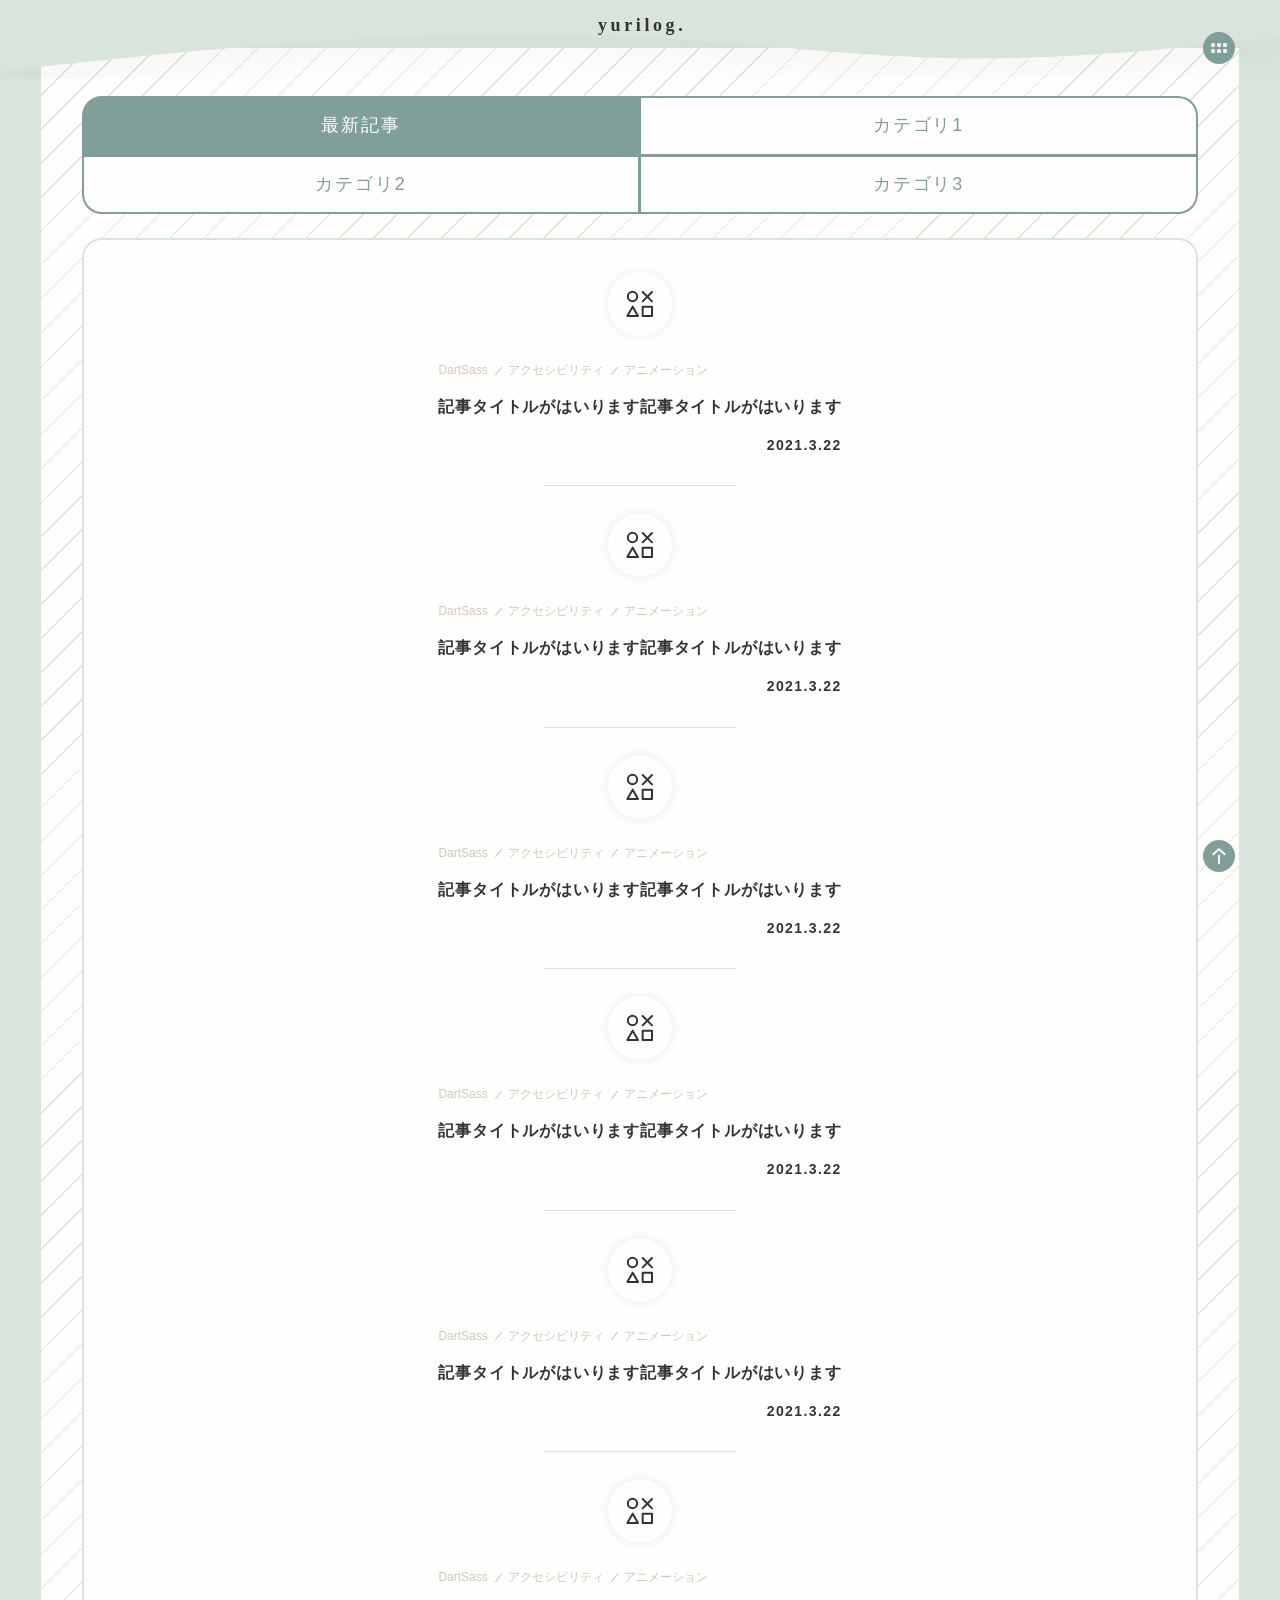
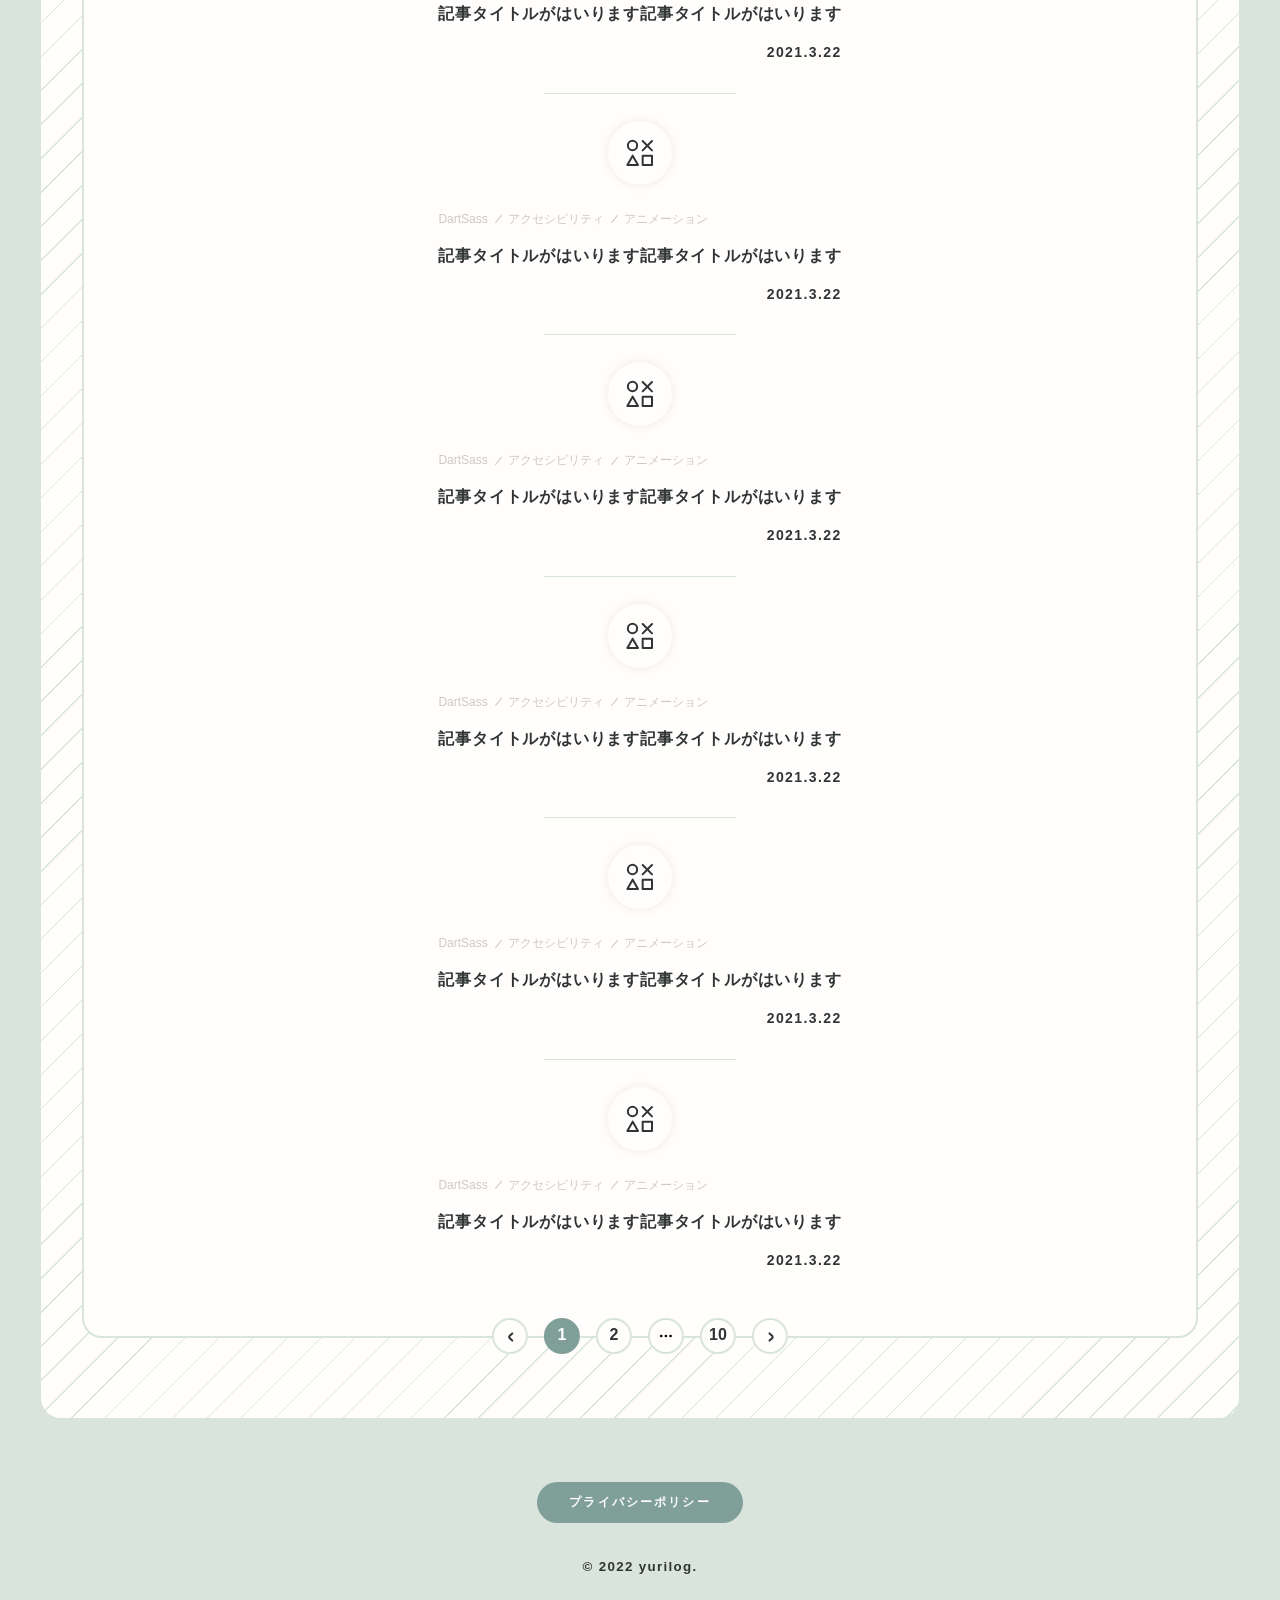
==== commit 2a8eaf30: "add:globalNavボタンとアニメーション" ====
--- a/htdocs/index.html
+++ b/htdocs/index.html
@@ -56,14 +56,14 @@
                         </form><!-- /.bl_search_searchForm -->
                     </div><!-- /.bl_search -->    
                 </div><!-- /.bl_header_search -->
-                <button class="bl_header_navBtn el_circleBtn is_close" type="button" aria-expanded="false" aria-label="メニューを開く" aria-controls="headerNav">
+                <button class="bl_header_navBtn el_circleBtn" id="js_drawerBtn" type="button" aria-expanded="false" aria-label="メニューを開く" aria-controls="headerNav">
                     <span></span><span></span><span></span>
                     <span></span><span></span><span></span>
                 </button><!-- /.bl_header_navBtn -->
             </div><!-- /.ly_header_inner -->
         </header><!-- /.ly_header -->
         
-        <div class="bl_globalNav_wrapper">
+        <div class="bl_globalNav_wrapper" id="js_drawerContents">
             <nav>
                 <ul class="bl_globalNav">
                     <li class="bl_globalNav_list"><a href="" class="el_btn el_btn__globalNav">About</a></li><!-- /.bl_globalNav_list -->
--- a/htdocs/common/css/style.min.css
+++ b/htdocs/common/css/style.min.css
@@ -1,2 +1,2 @@
-body,div,dl,dt,dd,ul,ol,li,h1,h2,h3,h4,h5,h6,pre,code,form,fieldset,legend,input,textarea,p,blockquote,figure,figcaption{margin:0;padding:0;font-weight:normal}table{border-collapse:collapse;border-spacing:0}fieldset,img{border:0}address,caption,cite,code,dfn,th,var{font-style:normal;font-weight:normal}caption,th{text-align:left}h1,h2,h3,h4,h5,h6{font-size:100%;font-weight:normal}q:before,q:after{content:""}abbr,acronym{border:0;font-variant:normal}sup{vertical-align:text-top}sub{vertical-align:text-bottom}input,button,textarea,select{margin:0;padding:0;background:none;border:none;border-radius:0;outline:none;-webkit-appearance:none;-moz-appearance:none;appearance:none;font-family:inherit;font-size:inherit;font-weight:inherit}legend{color:#000}*{box-sizing:border-box}img{margin:0;padding:0;height:auto;border-style:none;max-width:100%;vertical-align:top;border:none}p{word-break:break-all;word-wrap:break-word}strong{font-weight:bold}li{list-style:none;list-style-position:inside}::before,::after{margin:0px;box-sizing:inherit}a{color:inherit;text-decoration:none}html{height:-webkit-fill-available}body{display:flex;flex-direction:column;min-height:100vh;min-height:-webkit-fill-available;background:#d9e4dd;color:#303534;font-family:"Noto Sans JP",sans-serif;overflow-x:hidden;position:relative;z-index:0;-webkit-text-size-adjust:100%;line-height:1.75;font-size:1rem;font-feature-settings:"palt" 1}p{color:#303534}button,a{cursor:pointer}.ly_footer{margin-top:40px;padding:24px 3.2vw;position:relative}.ly_footer_inner{display:flex;flex-direction:column;align-items:center}.ly_header{width:100%;background:#d9e4dd;position:fixed;z-index:100}.ly_header::after{content:"";width:100%;height:50px;background:url(/htdocs/common/img/wave.svg) no-repeat center/108%;position:absolute;bottom:-64%;z-index:-1}.ly_header_inner{width:100%;height:48px;padding:10px 24px 0}.ly_main{padding-bottom:80px;margin:0 3.2vw;position:relative;z-index:1}.bl_commonBg{padding-top:96px;margin:0 3.2vw;border-radius:20px;background:#fffefd}.bl_commonBg::before{content:"";background:repeating-linear-gradient(135deg, #d9e4dd, #d9e4dd 1px, transparent 1px, transparent 24px);position:absolute;inset:0}.bl_commonBox{padding:32px 16px 64px;background:#fffefd;border-radius:20px;border:2px solid #d9e4dd;position:relative}.bl_header_logo{text-align:center}.bl_headerNav,.bl_header_search{display:none}.bl_header_navBtn{margin-left:auto;padding:15.4px 12.4px;display:grid;grid-template:repeat(2, 1fr)/repeat(3, 1fr);gap:2.8px;position:absolute;bottom:-20px;right:3.2vw;z-index:105}.bl_header_navBtn>span{width:3.2px;height:3.2px;border-radius:50%;background:#fffefd;position:relative;z-index:106}.bl_header_navBtn.is_close{padding:11.2px}.bl_header_navBtn.is_close>span{width:12px;height:12px;background:#fffefd;-webkit-mask:url(/htdocs/common/img/closs.svg) no-repeat center/contain;mask:url(/htdocs/common/img/closs.svg) no-repeat center/contain}.bl_header_navBtn.is_close>span:not(:first-of-type){display:none}.bl_globalNav_wrapper{background:#d9e4dd;padding:96px 6.4vw 32px;position:fixed;top:0;left:0;z-index:90;overflow-y:scroll;height:100vh}.bl_globalNav{display:flex;justify-content:center}.bl_globalNav_list:not(:first-of-type){margin-left:3.2vw}.bl_globalNav_widgetWrapper{margin-top:64px;position:relative}.bl_globalNav_widgetWrapper::before,.bl_globalNav_widgetWrapper::after{content:"";width:10px;height:10px;background:#7f9f98;-webkit-mask:url(/htdocs/common/img/arrow-sm.svg) no-repeat center/contain;mask:url(/htdocs/common/img/arrow-sm.svg) no-repeat center/contain;position:absolute;left:50%;transform:translateX(-50%) rotate(90deg)}.bl_globalNav_widgetWrapper::before{top:-40px}.bl_globalNav_widgetWrapper::after{top:-28px}.bl_catList{display:grid;grid-template-columns:repeat(2, 1fr)}.bl_catList_item{font-family:"Zen Maru Gothic",sans-serif;font-size:1.125rem;color:#7f9f98;font-weight:500;letter-spacing:.1em;border:2px solid #7f9f98;background:#fffefd;text-align:center}.bl_catList_item:nth-of-type(1){border-radius:20px 0 0 0}.bl_catList_item:nth-of-type(2){border-radius:0 20px 0 0;border-left:1px solid #7f9f98}.bl_catList_item:nth-of-type(3){border-radius:0 0 0 20px;border-top:1px solid #7f9f98}.bl_catList_item:nth-of-type(4){border-radius:0 0 20px 0;border-top:1px solid #7f9f98;border-left:1px solid #7f9f98}.bl_catList_item>a{display:block;padding:.667em 0}.bl_catList_item.is_select{padding:.667em 0;color:#fffefd;background:#7f9f98}.bl_search{width:100%;height:40px;display:flex;justify-content:center;align-items:center}.bl_search_input{height:inherit;font-size:.875rem;padding:.857em 1em;color:#9c9c9c;border:2px solid #7f9f98;border-radius:50px;background:#fffefd}.bl_search_input__globalNav{max-width:190px}.bl_search_submit{width:40px;height:40px;margin-left:12px;position:relative}.bl_search_submit::before{content:"";width:24px;height:24px;background:#7f9f98;-webkit-mask:url(/htdocs/common/img/search.svg) no-repeat center/contain;mask:url(/htdocs/common/img/search.svg) no-repeat center/contain;position:absolute;top:50%;left:50%;transform:translate(-50%, -50%)}.bl_widget{background:#fffefd;border:4px solid #7f9f98;border-radius:20px;position:relative}.bl_widget:not(:first-of-type){margin-top:24px}.bl_widget_title{width:102%;background:#7f9f98;padding:14px 0;text-align:center;border-radius:20px 20px 0 0;position:absolute;top:-1px;left:50%;transform:translateX(-50%)}.bl_widget_title>p{font-family:"Zen Maru Gothic",sans-serif;letter-spacing:.18em;color:#fffefd;font-weight:700}.bl_widget_body{padding:84px 24px 24px}.bl_widget_catList{padding-top:76px}.bl_widget_catItem{padding:8px;position:relative}.bl_widget_catItem:not(:first-of-type)::after{content:"";width:100%;height:1px;background:#d9e4dd;position:absolute;top:0;left:50%;transform:translateX(-50%)}.bl_widget_tagList{margin-bottom:-0.75em;display:flex;flex-wrap:wrap}.bl_widget_tagItem{margin-bottom:.75em;position:relative}.bl_widget_tagItem:not(:last-of-type){padding-right:12px;margin-right:12px}.bl_widget_tagItem:not(:last-of-type)::before{content:"";width:2px;height:8px;background:#7f9f98;position:absolute;top:50%;right:0;transform:translateY(-50%) rotate(45deg)}.bl_cardUnit{display:grid;grid-template-columns:repeat(1, 1fr);gap:56px}.bl_cardUnit_item{position:relative}.bl_cardUnit_item:not(:first-of-type)::after{content:"";width:65.0847457627%;max-width:192px;height:1px;background:#d9e4dd;position:absolute;left:50%;top:-28px;transform:translateX(-50%)}.bl_card{display:flex;flex-wrap:wrap;justify-content:space-between;align-items:center;flex-direction:column;position:relative}.bl_card_body{order:2;margin-top:24px;padding:0 8px;display:flex;flex-direction:column}.bl_card_title{order:2;font-weight:700;letter-spacing:.05em;margin-top:.75em}.bl_card_tagList{order:1;display:flex;flex-wrap:wrap;justify-content:flex-start;align-items:center;margin-bottom:-4px}.bl_card_tagList li{font-size:.75rem;color:#cdc9c3;margin-bottom:4px}.bl_card_tagList li:not(:first-of-type){padding-left:10px;margin-left:10px;position:relative}.bl_card_tagList li:not(:first-of-type)::before{content:"";width:1px;height:10px;background:#cdc9c3;position:absolute;top:50%;left:0;transform:translateY(-50%) rotate(40deg)}.bl_card_date{order:3;font-size:.875rem;font-family:"Zen Maru Gothic",sans-serif;letter-spacing:.1em;font-weight:700;margin-top:.857em;text-align:right}.bl_card_thumbnail{order:1;width:64px;height:64px;border-radius:50%;box-shadow:0 0 10px rgba(48,53,52,.1);display:flex;flex-wrap:wrap;justify-content:center;align-items:center}.bl_card_thumbnail img{width:32px;height:32px}.bl_card_link::before{content:"";position:absolute;inset:0;z-index:5}.bl_pagination{width:100%;position:absolute;bottom:-18px;left:50%;transform:translateX(-50%)}.bl_pagination_list{display:flex;flex-wrap:wrap;justify-content:center;align-items:center}.bl_pagination_item{width:36px;height:36px;background:#fffefd;border-radius:50%;border:2px solid #d9e4dd;text-align:center}.bl_pagination_item>a{display:inline-block;width:100%;height:100%;font-family:"Zen Maru Gothic",sans-serif;font-size:1rem;font-weight:700;line-height:30px}.bl_pagination_item[aria-current=page]{background:#7f9f98;border:2px solid #7f9f98}.bl_pagination_item[aria-current=page]>a{color:#fffefd}.bl_pagination_item:not(:first-of-type){margin-left:min(16px,3vw)}.bl_pagination_item__prev,.bl_pagination_item__next{position:relative}.bl_pagination_item__prev::before,.bl_pagination_item__next::before{content:"";width:10px;height:10px;background:url(/htdocs/common/img/arrow-sm.svg) no-repeat center/contain;position:absolute;top:12px;left:12px}.bl_pagination_item__prev::before{transform:rotate(-180deg)}.bl_pagination_item__omit a{position:relative}.bl_pagination_item__omit a::before{content:"";width:16px;height:16px;background:url(/htdocs/common/img/dots.svg) no-repeat center/contain;position:absolute;top:50%;left:50%;transform:translate(-50%, -50%)}.bl_toTop{position:fixed;right:3.2vw;bottom:24px;z-index:100}.bl_toTop>span{width:32px;height:16px;background:url(/htdocs/common/img/arrow.svg) no-repeat center/contain;position:absolute;top:50%;left:50%;transform:translate(-50%, -50%)}.el_btn{display:inline-block;width:100%;max-width:206px;background:#7f9f98;text-align:center;text-transform:uppercase;font-family:"Zen Maru Gothic",sans-serif;padding:.875em 2em;font-size:1rem;letter-spacing:.18em;color:#fffefd;font-weight:700;border-radius:50px}.el_btn__sm{padding:.833em 2.667em;font-size:.75rem}.el_btn__globalNav{padding:.875em 8.5vw}.el_circleBtn{width:40px;height:40px}.el_circleBtn::before{content:"";width:32px;height:32px;border-radius:50%;background:#7f9f98;position:absolute;top:50%;left:50%;transform:translate(-50%, -50%)}.el_leftIconBtn{padding-left:58px;position:relative}.el_leftIconBtn::before{content:"";position:absolute;top:50%;left:2em;transform:translateY(-50%)}.el_leftIconBtn__contact::before{width:1.063em;height:.813em;background:#fffefd;-webkit-mask:url(/htdocs/common/img/mail.svg) no-repeat center/contain;mask:url(/htdocs/common/img/mail.svg) no-repeat center/contain}.el_copy{text-align:center;font-family:"Zen Maru Gothic",sans-serif;font-weight:700;letter-spacing:.1em}@media print,screen and (min-width: 1280px){.hp_noDisplay__pc{display:none}}@media print,screen and (min-width: 992px){.hp_noDisplay__lg{display:none}}@media print,screen and (min-width: 768px){.hp_noDisplay__md{display:none}}@media print,screen and (min-width: 0){.hp_noDisplay__sp{display:none}}.hp_mt24{margin-top:24px}.hp_mt32{margin-top:32px}
+body,div,dl,dt,dd,ul,ol,li,h1,h2,h3,h4,h5,h6,pre,code,form,fieldset,legend,input,textarea,p,blockquote,figure,figcaption{margin:0;padding:0;font-weight:normal}table{border-collapse:collapse;border-spacing:0}fieldset,img{border:0}address,caption,cite,code,dfn,th,var{font-style:normal;font-weight:normal}caption,th{text-align:left}h1,h2,h3,h4,h5,h6{font-size:100%;font-weight:normal}q:before,q:after{content:""}abbr,acronym{border:0;font-variant:normal}sup{vertical-align:text-top}sub{vertical-align:text-bottom}input,button,textarea,select{margin:0;padding:0;background:none;border:none;border-radius:0;outline:none;-webkit-appearance:none;-moz-appearance:none;appearance:none;font-family:inherit;font-size:inherit;font-weight:inherit}legend{color:#000}*{box-sizing:border-box}img{margin:0;padding:0;height:auto;border-style:none;max-width:100%;vertical-align:top;border:none}p{word-break:break-all;word-wrap:break-word}strong{font-weight:bold}li{list-style:none;list-style-position:inside}::before,::after{margin:0px;box-sizing:inherit}a{color:inherit;text-decoration:none}html{height:-webkit-fill-available}body{display:flex;flex-direction:column;min-height:100vh;min-height:-webkit-fill-available;background:#d9e4dd;color:#303534;font-family:"Noto Sans JP",sans-serif;overflow-x:hidden;position:relative;z-index:0;-webkit-text-size-adjust:100%;line-height:1.75;font-size:1rem;font-feature-settings:"palt" 1}p{color:#303534}button,a{cursor:pointer}.ly_footer{margin-top:40px;padding:24px 3.2vw;position:relative}.ly_footer_inner{display:flex;flex-direction:column;align-items:center}.ly_header{width:100%;background:#d9e4dd;position:fixed;z-index:100}.ly_header::after{content:"";width:100%;height:50px;background:url(/htdocs/common/img/wave.svg) no-repeat center/108%;position:absolute;bottom:-64%;z-index:-1}.ly_header_inner{width:100%;height:48px;padding:10px 24px 0}.ly_main{padding-bottom:80px;margin:0 3.2vw;position:relative;z-index:1}.bl_commonBg{padding-top:96px;margin:0 3.2vw;border-radius:20px;background:#fffefd}.bl_commonBg::before{content:"";background:repeating-linear-gradient(135deg, #d9e4dd, #d9e4dd 1px, transparent 1px, transparent 24px);position:absolute;inset:0}.bl_commonBox{padding:32px 16px 64px;background:#fffefd;border-radius:20px;border:2px solid #d9e4dd;position:relative}.bl_header_logo{text-align:center}.bl_headerNav,.bl_header_search{display:none}.bl_header_navBtn{margin-left:auto;padding:15.4px 12.4px;display:grid;grid-template:repeat(2, 1fr)/repeat(3, 1fr);gap:2.8px;position:absolute;bottom:-20px;right:3.2vw;z-index:105}.bl_header_navBtn>span{display:block;width:3.2px;height:3.2px;border-radius:50%;background:#fffefd;position:relative;z-index:106}.bl_header_navBtn.is_open{grid-template:repeat(1, 1fr)/repeat(1, 1fr)}.bl_header_navBtn.is_open>span:not(:nth-of-type(3n+1)){display:none}.bl_header_navBtn.is_open>span:nth-of-type(3n+1){width:15px;height:2px;border-radius:50px;transition:width .3s ease,height .3s ease}.bl_header_navBtn.is_open>span:nth-of-type(1){-webkit-animation:navBtn-rotate .3s .3s linear forwards;animation:navBtn-rotate .3s .3s linear forwards}.bl_header_navBtn.is_open>span:nth-of-type(4){-webkit-animation:navBtn-rotate-rev .3s .3s linear forwards;animation:navBtn-rotate-rev .3s .3s linear forwards}@-webkit-keyframes navBtn-rotate{0%{top:0;transform:rotate(0deg)}100%{top:3px;transform:rotate(45deg)}}@keyframes navBtn-rotate{0%{top:0;transform:rotate(0deg)}100%{top:3px;transform:rotate(45deg)}}@-webkit-keyframes navBtn-rotate-rev{0%{top:0;transform:rotate(0deg)}100%{top:-3px;transform:rotate(-45deg)}}@keyframes navBtn-rotate-rev{0%{top:0;transform:rotate(0deg)}100%{top:-3px;transform:rotate(-45deg)}}.bl_globalNav_wrapper{background:#d9e4dd;padding:96px 6.4vw 32px;position:fixed;top:-100%;left:0;z-index:90;overflow-y:scroll;height:0vh;opacity:0;transition:height ease 1s,top ease 1s,opacity ease .8s}.bl_globalNav_wrapper.is_open{height:100vh;top:0;opacity:1}.bl_globalNav{display:flex;justify-content:center}.bl_globalNav_list:not(:first-of-type){margin-left:3.2vw}.bl_globalNav_widgetWrapper{margin-top:64px;position:relative}.bl_globalNav_widgetWrapper::before,.bl_globalNav_widgetWrapper::after{content:"";width:10px;height:10px;background:#7f9f98;-webkit-mask:url(/htdocs/common/img/arrow-sm.svg) no-repeat center/contain;mask:url(/htdocs/common/img/arrow-sm.svg) no-repeat center/contain;position:absolute;left:50%;transform:translateX(-50%) rotate(90deg)}.bl_globalNav_widgetWrapper::before{top:-40px}.bl_globalNav_widgetWrapper::after{top:-28px}.bl_catList{display:grid;grid-template-columns:repeat(2, 1fr)}.bl_catList_item{font-family:"Zen Maru Gothic",sans-serif;font-size:1.125rem;color:#7f9f98;font-weight:500;letter-spacing:.1em;border:2px solid #7f9f98;background:#fffefd;text-align:center}.bl_catList_item:nth-of-type(1){border-radius:20px 0 0 0}.bl_catList_item:nth-of-type(2){border-radius:0 20px 0 0;border-left:1px solid #7f9f98}.bl_catList_item:nth-of-type(3){border-radius:0 0 0 20px;border-top:1px solid #7f9f98}.bl_catList_item:nth-of-type(4){border-radius:0 0 20px 0;border-top:1px solid #7f9f98;border-left:1px solid #7f9f98}.bl_catList_item>a{display:block;padding:.667em 0}.bl_catList_item.is_select{padding:.667em 0;color:#fffefd;background:#7f9f98}.bl_search{width:100%;height:40px;display:flex;justify-content:center;align-items:center}.bl_search_input{height:inherit;font-size:.875rem;padding:.857em 1em;color:#9c9c9c;border:2px solid #7f9f98;border-radius:50px;background:#fffefd}.bl_search_input__globalNav{max-width:190px}.bl_search_submit{width:40px;height:40px;margin-left:12px;position:relative}.bl_search_submit::before{content:"";width:24px;height:24px;background:#7f9f98;-webkit-mask:url(/htdocs/common/img/search.svg) no-repeat center/contain;mask:url(/htdocs/common/img/search.svg) no-repeat center/contain;position:absolute;top:50%;left:50%;transform:translate(-50%, -50%)}.bl_widget{background:#fffefd;border:4px solid #7f9f98;border-radius:20px;position:relative}.bl_widget:not(:first-of-type){margin-top:24px}.bl_widget_title{width:102%;background:#7f9f98;padding:14px 0;text-align:center;border-radius:20px 20px 0 0;position:absolute;top:-1px;left:50%;transform:translateX(-50%)}.bl_widget_title>p{font-family:"Zen Maru Gothic",sans-serif;letter-spacing:.18em;color:#fffefd;font-weight:700}.bl_widget_body{padding:84px 24px 24px}.bl_widget_catList{padding-top:76px}.bl_widget_catItem{padding:8px;position:relative}.bl_widget_catItem:not(:first-of-type)::after{content:"";width:100%;height:1px;background:#d9e4dd;position:absolute;top:0;left:50%;transform:translateX(-50%)}.bl_widget_tagList{margin-bottom:-0.75em;display:flex;flex-wrap:wrap}.bl_widget_tagItem{margin-bottom:.75em;position:relative}.bl_widget_tagItem:not(:last-of-type){padding-right:12px;margin-right:12px}.bl_widget_tagItem:not(:last-of-type)::before{content:"";width:2px;height:8px;background:#7f9f98;position:absolute;top:50%;right:0;transform:translateY(-50%) rotate(45deg)}.bl_cardUnit{display:grid;grid-template-columns:repeat(1, 1fr);gap:56px}.bl_cardUnit_item{position:relative}.bl_cardUnit_item:not(:first-of-type)::after{content:"";width:65.0847457627%;max-width:192px;height:1px;background:#d9e4dd;position:absolute;left:50%;top:-28px;transform:translateX(-50%)}.bl_card{display:flex;flex-wrap:wrap;justify-content:space-between;align-items:center;flex-direction:column;position:relative}.bl_card_body{order:2;margin-top:24px;padding:0 8px;display:flex;flex-direction:column}.bl_card_title{order:2;font-weight:700;letter-spacing:.05em;margin-top:.75em}.bl_card_tagList{order:1;display:flex;flex-wrap:wrap;justify-content:flex-start;align-items:center;margin-bottom:-4px}.bl_card_tagList li{font-size:.75rem;color:#cdc9c3;margin-bottom:4px}.bl_card_tagList li:not(:first-of-type){padding-left:10px;margin-left:10px;position:relative}.bl_card_tagList li:not(:first-of-type)::before{content:"";width:1px;height:10px;background:#cdc9c3;position:absolute;top:50%;left:0;transform:translateY(-50%) rotate(40deg)}.bl_card_date{order:3;font-size:.875rem;font-family:"Zen Maru Gothic",sans-serif;letter-spacing:.1em;font-weight:700;margin-top:.857em;text-align:right}.bl_card_thumbnail{order:1;width:64px;height:64px;border-radius:50%;box-shadow:0 0 10px rgba(48,53,52,.1);display:flex;flex-wrap:wrap;justify-content:center;align-items:center}.bl_card_thumbnail img{width:32px;height:32px}.bl_card_link::before{content:"";position:absolute;inset:0;z-index:5}.bl_pagination{width:100%;position:absolute;bottom:-18px;left:50%;transform:translateX(-50%)}.bl_pagination_list{display:flex;flex-wrap:wrap;justify-content:center;align-items:center}.bl_pagination_item{width:36px;height:36px;background:#fffefd;border-radius:50%;border:2px solid #d9e4dd;text-align:center}.bl_pagination_item>a{display:inline-block;width:100%;height:100%;font-family:"Zen Maru Gothic",sans-serif;font-size:1rem;font-weight:700;line-height:30px}.bl_pagination_item[aria-current=page]{background:#7f9f98;border:2px solid #7f9f98}.bl_pagination_item[aria-current=page]>a{color:#fffefd}.bl_pagination_item:not(:first-of-type){margin-left:min(16px,3vw)}.bl_pagination_item__prev,.bl_pagination_item__next{position:relative}.bl_pagination_item__prev::before,.bl_pagination_item__next::before{content:"";width:10px;height:10px;background:url(/htdocs/common/img/arrow-sm.svg) no-repeat center/contain;position:absolute;top:12px;left:12px}.bl_pagination_item__prev::before{transform:rotate(-180deg)}.bl_pagination_item__omit a{position:relative}.bl_pagination_item__omit a::before{content:"";width:16px;height:16px;background:url(/htdocs/common/img/dots.svg) no-repeat center/contain;position:absolute;top:50%;left:50%;transform:translate(-50%, -50%)}.bl_toTop{position:fixed;right:3.2vw;bottom:24px;z-index:100}.bl_toTop>span{width:32px;height:16px;background:url(/htdocs/common/img/arrow.svg) no-repeat center/contain;position:absolute;top:50%;left:50%;transform:translate(-50%, -50%)}.el_btn{display:inline-block;width:100%;max-width:206px;background:#7f9f98;text-align:center;text-transform:uppercase;font-family:"Zen Maru Gothic",sans-serif;padding:.875em 2em;font-size:1rem;letter-spacing:.18em;color:#fffefd;font-weight:700;border-radius:50px}.el_btn__sm{padding:.833em 2.667em;font-size:.75rem}.el_btn__globalNav{padding:.875em 8.5vw}.el_circleBtn{width:40px;height:40px}.el_circleBtn::before{content:"";width:32px;height:32px;border-radius:50%;background:#7f9f98;position:absolute;top:50%;left:50%;transform:translate(-50%, -50%)}.el_leftIconBtn{padding-left:58px;position:relative}.el_leftIconBtn::before{content:"";position:absolute;top:50%;left:2em;transform:translateY(-50%)}.el_leftIconBtn__contact::before{width:1.063em;height:.813em;background:#fffefd;-webkit-mask:url(/htdocs/common/img/mail.svg) no-repeat center/contain;mask:url(/htdocs/common/img/mail.svg) no-repeat center/contain}.el_copy{text-align:center;font-family:"Zen Maru Gothic",sans-serif;font-weight:700;letter-spacing:.1em}@media print,screen and (min-width: 1280px){.hp_noDisplay__pc{display:none}}@media print,screen and (min-width: 992px){.hp_noDisplay__lg{display:none}}@media print,screen and (min-width: 768px){.hp_noDisplay__md{display:none}}@media print,screen and (min-width: 0){.hp_noDisplay__sp{display:none}}.hp_mt24{margin-top:24px}.hp_mt32{margin-top:32px}
 /*# sourceMappingURL=style.min.css.map */
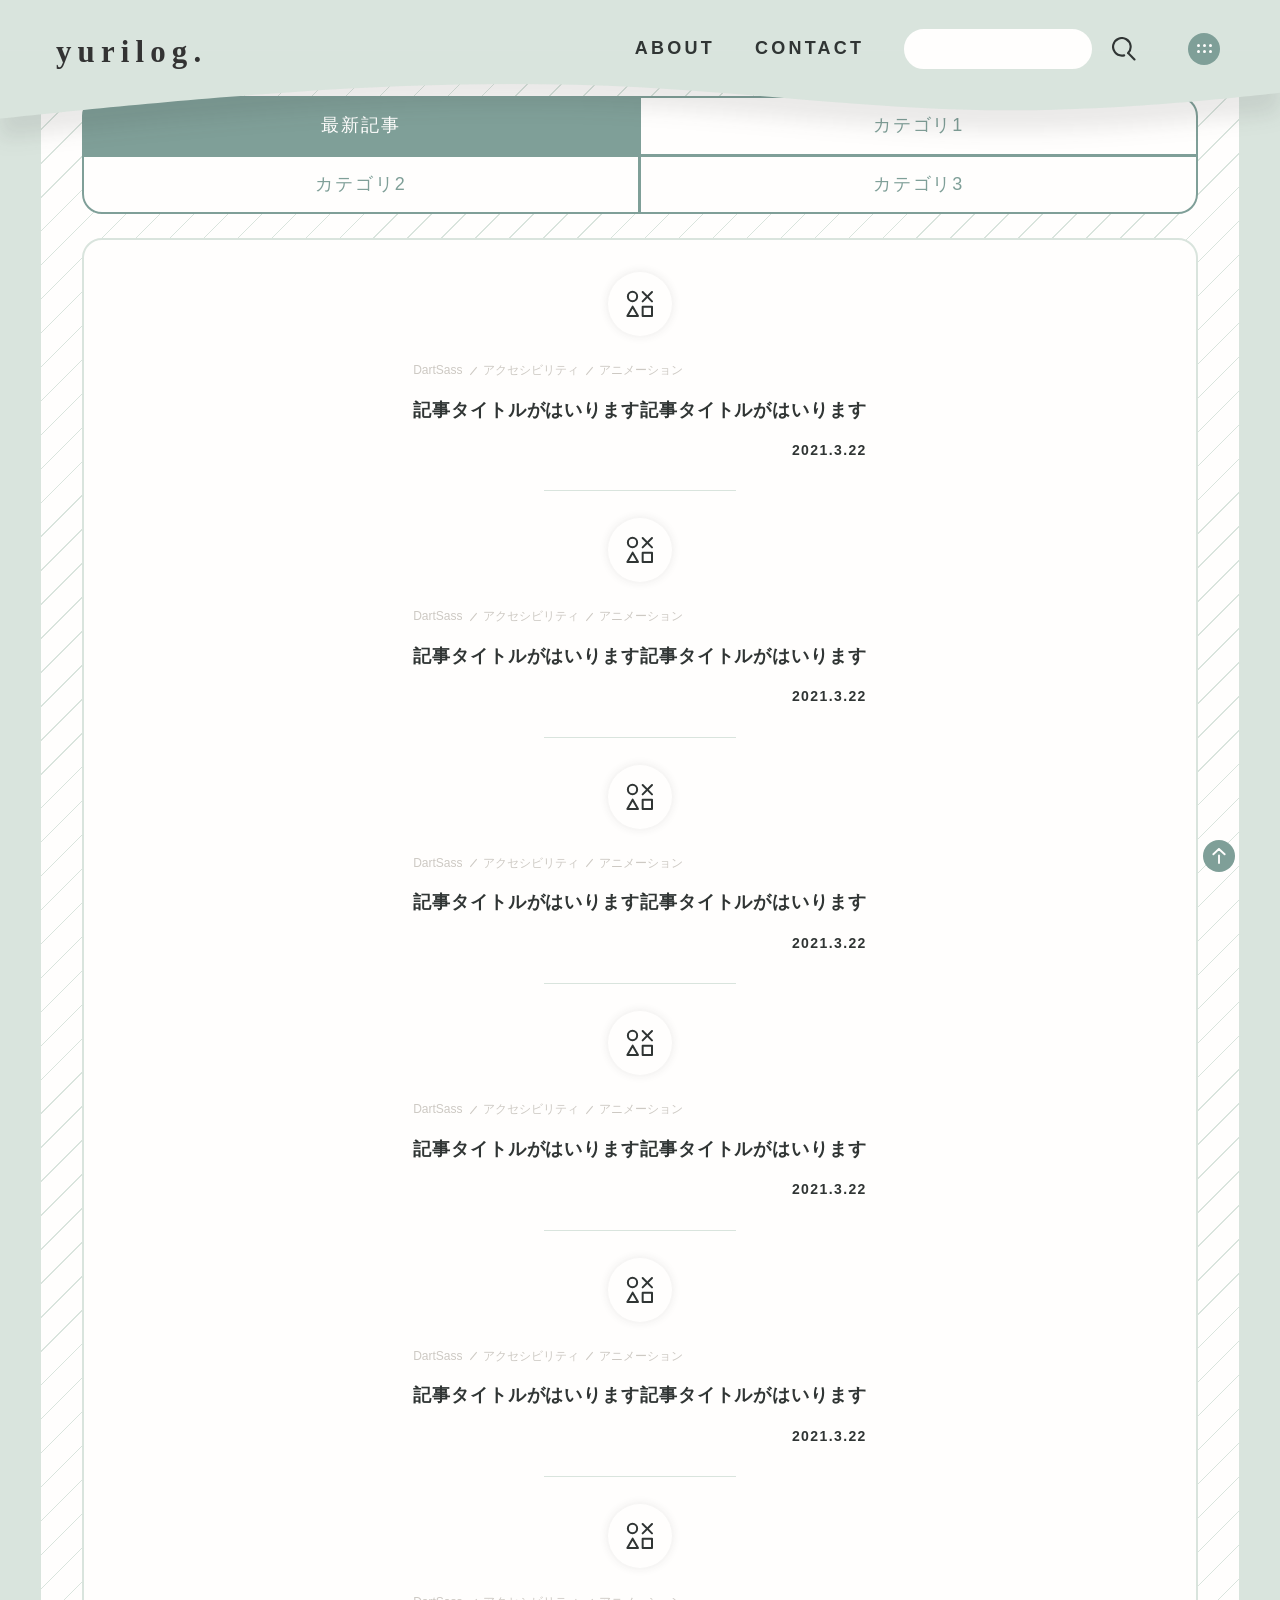
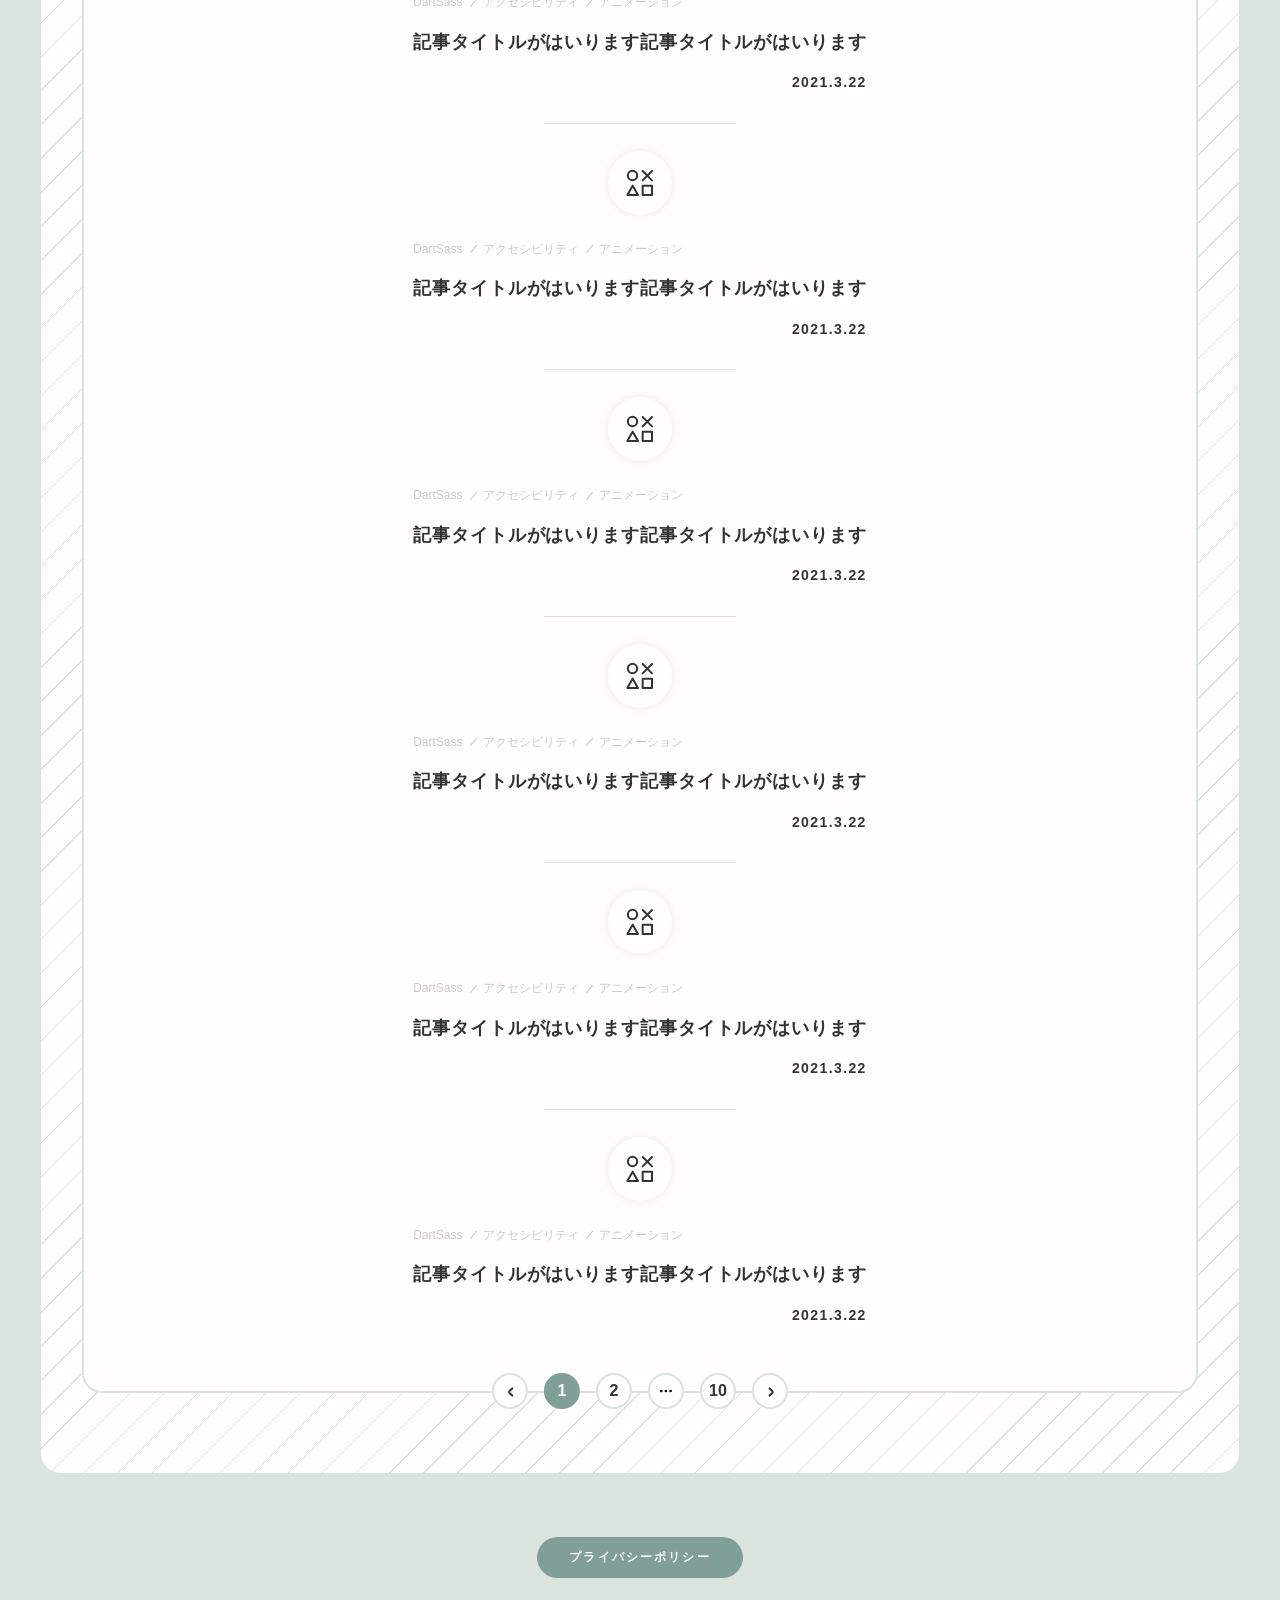
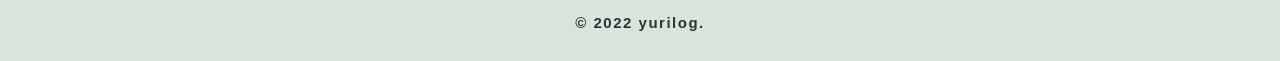
==== commit 769b9a9e: "add:ヘッダーレスポンシブ" ====
--- a/htdocs/index.html
+++ b/htdocs/index.html
@@ -35,7 +35,7 @@
 <link href="https://fonts.googleapis.com/css2?family=Noto+Sans+JP:wght@400;500;700&family=Zen+Maru+Gothic:wght@400;500;700&display=swap" rel="stylesheet">
 </head>
 
-<body>
+<body id="js_fixed">
 
         <header class="ly_header">
             <div class="ly_header_inner is_openNav">
@@ -43,40 +43,42 @@
                     <h1 class="el_logo"><a href="index.html"><img src="./common/img/logo.svg" alt="yurilog."></a></h1><!-- /.el_logo -->
                 </div><!-- /.bl_header_logo -->
                 <nav class="bl_headerNav">
-                    <ul>
-                        <li class="bl_headerNav_item"><a href="">About</a></li><!-- /.bl_headerNav_item -->
-                        <li class="bl_headerNav_item"><a href="">Contact</a></li><!-- /.bl_headerNav_item -->
-                    </ul>
+                    <ul class="bl_globalNav_list">
+                        <li class="bl_globalNav_item"><a href="">About</a></li><!-- /.bl_globalNav_item -->
+                        <li class="bl_globalNav_item"><a href="">Contact</a></li><!-- /.bl_globalNav_item -->
+                    </ul><!-- /.bl_globalNav_list -->
+                    <div class="bl_header_search">
+                        <div class="bl_search">
+                            <form class="bl_search_form" role="search" method="get">
+                                <input class="bl_search_input bl_search_input__wh" type="search" name="s">
+                                <button class="bl_search_submit bl_search_submit__bk" type="submit" aria-label="検索する"></button>
+                            </form><!-- /.bl_search_form -->
+                        </div><!-- /.bl_search -->    
+                    </div><!-- /.bl_header_search -->
+                    <button class="bl_header_navBtn el_circleBtn" id="js_drawerBtn" type="button" aria-expanded="false" aria-label="メニューを開く" aria-controls="headerNav">
+                        <span></span><span></span><span></span>
+                        <span></span><span></span><span></span>
+                    </button><!-- /.bl_header_navBtn -->
                 </nav><!-- /.bl_headerNav -->
-                <div class="bl_header_search">
-                    <div class="bl_search">
-                        <form role="search" method="get">
-                            <input class="bl_search_input" type="search" name="s">
-                            <button class="bl_search_submit" type="submit" aria-label="検索する"><img src="./common/img/search.svg" alt="検索"></button>
-                        </form><!-- /.bl_search_searchForm -->
-                    </div><!-- /.bl_search -->    
-                </div><!-- /.bl_header_search -->
-                <button class="bl_header_navBtn el_circleBtn" id="js_drawerBtn" type="button" aria-expanded="false" aria-label="メニューを開く" aria-controls="headerNav">
-                    <span></span><span></span><span></span>
-                    <span></span><span></span><span></span>
-                </button><!-- /.bl_header_navBtn -->
             </div><!-- /.ly_header_inner -->
         </header><!-- /.ly_header -->
         
-        <div class="bl_globalNav_wrapper" id="js_drawerContents">
+        <div class="bl_drawerNav_wrapper" id="js_drawerContents">
             <nav>
-                <ul class="bl_globalNav">
-                    <li class="bl_globalNav_list"><a href="" class="el_btn el_btn__globalNav">About</a></li><!-- /.bl_globalNav_list -->
-                    <li class="bl_globalNav_list"><a href="" class="el_btn el_btn__globalNav el_leftIconBtn el_leftIconBtn__contact">Contact</a></li><!-- /.bl_globalNav_list -->
-                </ul><!-- /.bl_globalNav -->
+                <ul class="bl_drawerNav">
+                    <li class="bl_drawerNav_list"><a href="" class="el_btn el_btn__drawerNav">About</a></li><!-- /.bl_drawerNav_list -->
+                    <li class="bl_drawerNav_list"><a href="" class="el_btn el_btn__drawerNav el_leftIconBtn el_leftIconBtn__contact">Contact</a></li><!-- /.bl_drawerNav_list -->
+                </ul><!-- /.bl_drawerNav -->
     
-                <div class="bl_globalNav_widgetWrapper">
-                    <div class="bl_search_wrapper">
-                        <form class="bl_search" role="search" method="get">
-                            <input class="bl_search_input bl_search_input__globalNav" type="search" name="s">
-                            <button class="bl_search_submit" type="submit" aria-label="検索する"></button>
-                        </form><!-- /.bl_search -->
-                    </div><!-- /.bl_search_wrapper -->
+                <div class="bl_drawerNav_widgetWrapper">
+                    <div class="bl_drawerNav_search">
+                        <div class="bl_search">
+                            <form class="bl_search_form" role="search" method="get">
+                                <input class="bl_search_input" type="search" name="s">
+                                <button class="bl_search_submit" type="submit" aria-label="検索する"></button>
+                            </form><!-- /.bl_search_form -->
+                        </div><!-- /.bl_search -->
+                    </div><!-- /.bl_drawerNav_search -->
 
                     <div class="bl_widget">
                         <div class="bl_widget_title">
@@ -106,9 +108,9 @@
                         </ul><!-- /.bl_widget_body -->
                     </div><!-- /.bl_widget -->
 
-                </div><!-- /.bl_globalNav_widgetWrapper -->
+                </div><!-- /.bl_drawerNav_widgetWrapper -->
             </nav>
-        </div><!-- /.bl_globalNav_wrapper -->
+        </div><!-- /.bl_drawerNav_wrapper -->
 
         <div class="bl_commonBg">
 
--- a/htdocs/common/css/style.min.css
+++ b/htdocs/common/css/style.min.css
@@ -1,2 +1,2 @@
-body,div,dl,dt,dd,ul,ol,li,h1,h2,h3,h4,h5,h6,pre,code,form,fieldset,legend,input,textarea,p,blockquote,figure,figcaption{margin:0;padding:0;font-weight:normal}table{border-collapse:collapse;border-spacing:0}fieldset,img{border:0}address,caption,cite,code,dfn,th,var{font-style:normal;font-weight:normal}caption,th{text-align:left}h1,h2,h3,h4,h5,h6{font-size:100%;font-weight:normal}q:before,q:after{content:""}abbr,acronym{border:0;font-variant:normal}sup{vertical-align:text-top}sub{vertical-align:text-bottom}input,button,textarea,select{margin:0;padding:0;background:none;border:none;border-radius:0;outline:none;-webkit-appearance:none;-moz-appearance:none;appearance:none;font-family:inherit;font-size:inherit;font-weight:inherit}legend{color:#000}*{box-sizing:border-box}img{margin:0;padding:0;height:auto;border-style:none;max-width:100%;vertical-align:top;border:none}p{word-break:break-all;word-wrap:break-word}strong{font-weight:bold}li{list-style:none;list-style-position:inside}::before,::after{margin:0px;box-sizing:inherit}a{color:inherit;text-decoration:none}html{height:-webkit-fill-available}body{display:flex;flex-direction:column;min-height:100vh;min-height:-webkit-fill-available;background:#d9e4dd;color:#303534;font-family:"Noto Sans JP",sans-serif;overflow-x:hidden;position:relative;z-index:0;-webkit-text-size-adjust:100%;line-height:1.75;font-size:1rem;font-feature-settings:"palt" 1}p{color:#303534}button,a{cursor:pointer}.ly_footer{margin-top:40px;padding:24px 3.2vw;position:relative}.ly_footer_inner{display:flex;flex-direction:column;align-items:center}.ly_header{width:100%;background:#d9e4dd;position:fixed;z-index:100}.ly_header::after{content:"";width:100%;height:50px;background:url(/htdocs/common/img/wave.svg) no-repeat center/108%;position:absolute;bottom:-64%;z-index:-1}.ly_header_inner{width:100%;height:48px;padding:10px 24px 0}.ly_main{padding-bottom:80px;margin:0 3.2vw;position:relative;z-index:1}.bl_commonBg{padding-top:96px;margin:0 3.2vw;border-radius:20px;background:#fffefd}.bl_commonBg::before{content:"";background:repeating-linear-gradient(135deg, #d9e4dd, #d9e4dd 1px, transparent 1px, transparent 24px);position:absolute;inset:0}.bl_commonBox{padding:32px 16px 64px;background:#fffefd;border-radius:20px;border:2px solid #d9e4dd;position:relative}.bl_header_logo{text-align:center}.bl_headerNav,.bl_header_search{display:none}.bl_header_navBtn{margin-left:auto;padding:15.4px 12.4px;display:grid;grid-template:repeat(2, 1fr)/repeat(3, 1fr);gap:2.8px;position:absolute;bottom:-20px;right:3.2vw;z-index:105}.bl_header_navBtn>span{display:block;width:3.2px;height:3.2px;border-radius:50%;background:#fffefd;position:relative;z-index:106}.bl_header_navBtn.is_open{grid-template:repeat(1, 1fr)/repeat(1, 1fr)}.bl_header_navBtn.is_open>span:not(:nth-of-type(3n+1)){display:none}.bl_header_navBtn.is_open>span:nth-of-type(3n+1){width:15px;height:2px;border-radius:50px;transition:width .3s ease,height .3s ease}.bl_header_navBtn.is_open>span:nth-of-type(1){-webkit-animation:navBtn-rotate .3s .3s linear forwards;animation:navBtn-rotate .3s .3s linear forwards}.bl_header_navBtn.is_open>span:nth-of-type(4){-webkit-animation:navBtn-rotate-rev .3s .3s linear forwards;animation:navBtn-rotate-rev .3s .3s linear forwards}@-webkit-keyframes navBtn-rotate{0%{top:0;transform:rotate(0deg)}100%{top:3px;transform:rotate(45deg)}}@keyframes navBtn-rotate{0%{top:0;transform:rotate(0deg)}100%{top:3px;transform:rotate(45deg)}}@-webkit-keyframes navBtn-rotate-rev{0%{top:0;transform:rotate(0deg)}100%{top:-3px;transform:rotate(-45deg)}}@keyframes navBtn-rotate-rev{0%{top:0;transform:rotate(0deg)}100%{top:-3px;transform:rotate(-45deg)}}.bl_globalNav_wrapper{background:#d9e4dd;padding:96px 6.4vw 32px;position:fixed;top:-100%;left:0;z-index:90;overflow-y:scroll;height:0vh;opacity:0;transition:height ease 1s,top ease 1s,opacity ease .8s}.bl_globalNav_wrapper.is_open{height:100vh;top:0;opacity:1}.bl_globalNav{display:flex;justify-content:center}.bl_globalNav_list:not(:first-of-type){margin-left:3.2vw}.bl_globalNav_widgetWrapper{margin-top:64px;position:relative}.bl_globalNav_widgetWrapper::before,.bl_globalNav_widgetWrapper::after{content:"";width:10px;height:10px;background:#7f9f98;-webkit-mask:url(/htdocs/common/img/arrow-sm.svg) no-repeat center/contain;mask:url(/htdocs/common/img/arrow-sm.svg) no-repeat center/contain;position:absolute;left:50%;transform:translateX(-50%) rotate(90deg)}.bl_globalNav_widgetWrapper::before{top:-40px}.bl_globalNav_widgetWrapper::after{top:-28px}.bl_catList{display:grid;grid-template-columns:repeat(2, 1fr)}.bl_catList_item{font-family:"Zen Maru Gothic",sans-serif;font-size:1.125rem;color:#7f9f98;font-weight:500;letter-spacing:.1em;border:2px solid #7f9f98;background:#fffefd;text-align:center}.bl_catList_item:nth-of-type(1){border-radius:20px 0 0 0}.bl_catList_item:nth-of-type(2){border-radius:0 20px 0 0;border-left:1px solid #7f9f98}.bl_catList_item:nth-of-type(3){border-radius:0 0 0 20px;border-top:1px solid #7f9f98}.bl_catList_item:nth-of-type(4){border-radius:0 0 20px 0;border-top:1px solid #7f9f98;border-left:1px solid #7f9f98}.bl_catList_item>a{display:block;padding:.667em 0}.bl_catList_item.is_select{padding:.667em 0;color:#fffefd;background:#7f9f98}.bl_search{width:100%;height:40px;display:flex;justify-content:center;align-items:center}.bl_search_input{height:inherit;font-size:.875rem;padding:.857em 1em;color:#9c9c9c;border:2px solid #7f9f98;border-radius:50px;background:#fffefd}.bl_search_input__globalNav{max-width:190px}.bl_search_submit{width:40px;height:40px;margin-left:12px;position:relative}.bl_search_submit::before{content:"";width:24px;height:24px;background:#7f9f98;-webkit-mask:url(/htdocs/common/img/search.svg) no-repeat center/contain;mask:url(/htdocs/common/img/search.svg) no-repeat center/contain;position:absolute;top:50%;left:50%;transform:translate(-50%, -50%)}.bl_widget{background:#fffefd;border:4px solid #7f9f98;border-radius:20px;position:relative}.bl_widget:not(:first-of-type){margin-top:24px}.bl_widget_title{width:102%;background:#7f9f98;padding:14px 0;text-align:center;border-radius:20px 20px 0 0;position:absolute;top:-1px;left:50%;transform:translateX(-50%)}.bl_widget_title>p{font-family:"Zen Maru Gothic",sans-serif;letter-spacing:.18em;color:#fffefd;font-weight:700}.bl_widget_body{padding:84px 24px 24px}.bl_widget_catList{padding-top:76px}.bl_widget_catItem{padding:8px;position:relative}.bl_widget_catItem:not(:first-of-type)::after{content:"";width:100%;height:1px;background:#d9e4dd;position:absolute;top:0;left:50%;transform:translateX(-50%)}.bl_widget_tagList{margin-bottom:-0.75em;display:flex;flex-wrap:wrap}.bl_widget_tagItem{margin-bottom:.75em;position:relative}.bl_widget_tagItem:not(:last-of-type){padding-right:12px;margin-right:12px}.bl_widget_tagItem:not(:last-of-type)::before{content:"";width:2px;height:8px;background:#7f9f98;position:absolute;top:50%;right:0;transform:translateY(-50%) rotate(45deg)}.bl_cardUnit{display:grid;grid-template-columns:repeat(1, 1fr);gap:56px}.bl_cardUnit_item{position:relative}.bl_cardUnit_item:not(:first-of-type)::after{content:"";width:65.0847457627%;max-width:192px;height:1px;background:#d9e4dd;position:absolute;left:50%;top:-28px;transform:translateX(-50%)}.bl_card{display:flex;flex-wrap:wrap;justify-content:space-between;align-items:center;flex-direction:column;position:relative}.bl_card_body{order:2;margin-top:24px;padding:0 8px;display:flex;flex-direction:column}.bl_card_title{order:2;font-weight:700;letter-spacing:.05em;margin-top:.75em}.bl_card_tagList{order:1;display:flex;flex-wrap:wrap;justify-content:flex-start;align-items:center;margin-bottom:-4px}.bl_card_tagList li{font-size:.75rem;color:#cdc9c3;margin-bottom:4px}.bl_card_tagList li:not(:first-of-type){padding-left:10px;margin-left:10px;position:relative}.bl_card_tagList li:not(:first-of-type)::before{content:"";width:1px;height:10px;background:#cdc9c3;position:absolute;top:50%;left:0;transform:translateY(-50%) rotate(40deg)}.bl_card_date{order:3;font-size:.875rem;font-family:"Zen Maru Gothic",sans-serif;letter-spacing:.1em;font-weight:700;margin-top:.857em;text-align:right}.bl_card_thumbnail{order:1;width:64px;height:64px;border-radius:50%;box-shadow:0 0 10px rgba(48,53,52,.1);display:flex;flex-wrap:wrap;justify-content:center;align-items:center}.bl_card_thumbnail img{width:32px;height:32px}.bl_card_link::before{content:"";position:absolute;inset:0;z-index:5}.bl_pagination{width:100%;position:absolute;bottom:-18px;left:50%;transform:translateX(-50%)}.bl_pagination_list{display:flex;flex-wrap:wrap;justify-content:center;align-items:center}.bl_pagination_item{width:36px;height:36px;background:#fffefd;border-radius:50%;border:2px solid #d9e4dd;text-align:center}.bl_pagination_item>a{display:inline-block;width:100%;height:100%;font-family:"Zen Maru Gothic",sans-serif;font-size:1rem;font-weight:700;line-height:30px}.bl_pagination_item[aria-current=page]{background:#7f9f98;border:2px solid #7f9f98}.bl_pagination_item[aria-current=page]>a{color:#fffefd}.bl_pagination_item:not(:first-of-type){margin-left:min(16px,3vw)}.bl_pagination_item__prev,.bl_pagination_item__next{position:relative}.bl_pagination_item__prev::before,.bl_pagination_item__next::before{content:"";width:10px;height:10px;background:url(/htdocs/common/img/arrow-sm.svg) no-repeat center/contain;position:absolute;top:12px;left:12px}.bl_pagination_item__prev::before{transform:rotate(-180deg)}.bl_pagination_item__omit a{position:relative}.bl_pagination_item__omit a::before{content:"";width:16px;height:16px;background:url(/htdocs/common/img/dots.svg) no-repeat center/contain;position:absolute;top:50%;left:50%;transform:translate(-50%, -50%)}.bl_toTop{position:fixed;right:3.2vw;bottom:24px;z-index:100}.bl_toTop>span{width:32px;height:16px;background:url(/htdocs/common/img/arrow.svg) no-repeat center/contain;position:absolute;top:50%;left:50%;transform:translate(-50%, -50%)}.el_btn{display:inline-block;width:100%;max-width:206px;background:#7f9f98;text-align:center;text-transform:uppercase;font-family:"Zen Maru Gothic",sans-serif;padding:.875em 2em;font-size:1rem;letter-spacing:.18em;color:#fffefd;font-weight:700;border-radius:50px}.el_btn__sm{padding:.833em 2.667em;font-size:.75rem}.el_btn__globalNav{padding:.875em 8.5vw}.el_circleBtn{width:40px;height:40px}.el_circleBtn::before{content:"";width:32px;height:32px;border-radius:50%;background:#7f9f98;position:absolute;top:50%;left:50%;transform:translate(-50%, -50%)}.el_leftIconBtn{padding-left:58px;position:relative}.el_leftIconBtn::before{content:"";position:absolute;top:50%;left:2em;transform:translateY(-50%)}.el_leftIconBtn__contact::before{width:1.063em;height:.813em;background:#fffefd;-webkit-mask:url(/htdocs/common/img/mail.svg) no-repeat center/contain;mask:url(/htdocs/common/img/mail.svg) no-repeat center/contain}.el_copy{text-align:center;font-family:"Zen Maru Gothic",sans-serif;font-weight:700;letter-spacing:.1em}@media print,screen and (min-width: 1280px){.hp_noDisplay__pc{display:none}}@media print,screen and (min-width: 992px){.hp_noDisplay__lg{display:none}}@media print,screen and (min-width: 768px){.hp_noDisplay__md{display:none}}@media print,screen and (min-width: 0){.hp_noDisplay__sp{display:none}}.hp_mt24{margin-top:24px}.hp_mt32{margin-top:32px}
+body,div,dl,dt,dd,ul,ol,li,h1,h2,h3,h4,h5,h6,pre,code,form,fieldset,legend,input,textarea,p,blockquote,figure,figcaption{margin:0;padding:0;font-weight:normal}table{border-collapse:collapse;border-spacing:0}fieldset,img{border:0}address,caption,cite,code,dfn,th,var{font-style:normal;font-weight:normal}caption,th{text-align:left}h1,h2,h3,h4,h5,h6{font-size:100%;font-weight:normal}q:before,q:after{content:""}abbr,acronym{border:0;font-variant:normal}sup{vertical-align:text-top}sub{vertical-align:text-bottom}input,button,textarea,select{margin:0;padding:0;background:none;border:none;border-radius:0;outline:none;-webkit-appearance:none;-moz-appearance:none;appearance:none;font-family:inherit;font-size:inherit;font-weight:inherit}legend{color:#000}*{box-sizing:border-box}img{margin:0;padding:0;height:auto;border-style:none;max-width:100%;vertical-align:top;border:none}p{word-break:break-all;word-wrap:break-word}strong{font-weight:bold}li{list-style:none;list-style-position:inside}::before,::after{margin:0px;box-sizing:inherit}a{color:inherit;text-decoration:none}html{height:-webkit-fill-available}body{display:flex;flex-direction:column;min-height:100vh;min-height:-webkit-fill-available;background:#d9e4dd;color:#303534;font-family:"Noto Sans JP",sans-serif;overflow-x:hidden;position:relative;z-index:0;-webkit-text-size-adjust:100%;line-height:1.75;font-size:1rem;font-feature-settings:"palt" 1}body.is_fixed{position:fixed;z-index:-1;width:100%;height:100%;left:0}@media print,screen and (min-width: 992px){body{font-size:1.125rem}}p{color:#303534}button,a{cursor:pointer}.ly_footer{margin-top:40px;padding:24px 3.2vw;position:relative}.ly_footer_inner{display:flex;flex-direction:column;align-items:center}.ly_header{width:100%;background:#d9e4dd;position:fixed;z-index:100}.ly_header::after{content:"";width:100%;height:50px;background:url(/htdocs/common/img/wave.svg) no-repeat center/108%;filter:drop-shadow(0 20px 10px rgba(48, 53, 52, 0.1));position:absolute;bottom:-25px;z-index:-1}@media print,screen and (min-width: 992px){.ly_header::after{height:160px;top:0}}.ly_header_inner{width:100%;height:48px;padding:10px 24px 0}@media print,screen and (min-width: 992px){.ly_header_inner{height:80px;padding:17px 4.35vw 0;display:flex;justify-content:space-between;align-items:center}}.ly_main{padding-bottom:80px;margin:0 3.2vw;position:relative;z-index:1}.bl_commonBg{padding-top:96px;margin:0 3.2vw;border-radius:20px;background:#fffefd}.bl_commonBg::before{content:"";background:repeating-linear-gradient(135deg, #d9e4dd, #d9e4dd 1px, transparent 1px, transparent 24px);position:absolute;inset:0}.bl_commonBox{padding:32px 16px 64px;background:#fffefd;border-radius:20px;border:2px solid #d9e4dd;position:relative}.bl_catList{display:grid;grid-template-columns:repeat(2, 1fr)}.bl_catList_item{font-family:"Zen Maru Gothic",sans-serif;font-size:1.125rem;color:#7f9f98;font-weight:500;letter-spacing:.1em;border:2px solid #7f9f98;background:#fffefd;text-align:center}.bl_catList_item:nth-of-type(1){border-radius:20px 0 0 0}.bl_catList_item:nth-of-type(2){border-radius:0 20px 0 0;border-left:1px solid #7f9f98}.bl_catList_item:nth-of-type(3){border-radius:0 0 0 20px;border-top:1px solid #7f9f98}.bl_catList_item:nth-of-type(4){border-radius:0 0 20px 0;border-top:1px solid #7f9f98;border-left:1px solid #7f9f98}.bl_catList_item>a{display:block;padding:.667em 0}.bl_catList_item.is_select{padding:.667em 0;color:#fffefd;background:#7f9f98}.bl_cardUnit{display:grid;grid-template-columns:repeat(1, 1fr);gap:56px}.bl_cardUnit_item{position:relative}.bl_cardUnit_item:not(:first-of-type)::after{content:"";width:65.0847457627%;max-width:192px;height:1px;background:#d9e4dd;position:absolute;left:50%;top:-28px;transform:translateX(-50%)}.bl_card{display:flex;flex-wrap:wrap;justify-content:space-between;align-items:center;flex-direction:column;position:relative}.bl_card_body{order:2;margin-top:24px;padding:0 8px;display:flex;flex-direction:column}.bl_card_title{order:2;font-weight:700;letter-spacing:.05em;margin-top:.75em}.bl_card_tagList{order:1;display:flex;flex-wrap:wrap;justify-content:flex-start;align-items:center;margin-bottom:-4px}.bl_card_tagList li{font-size:.75rem;color:#cdc9c3;margin-bottom:4px}.bl_card_tagList li:not(:first-of-type){padding-left:10px;margin-left:10px;position:relative}.bl_card_tagList li:not(:first-of-type)::before{content:"";width:1px;height:10px;background:#cdc9c3;position:absolute;top:50%;left:0;transform:translateY(-50%) rotate(40deg)}.bl_card_date{order:3;font-size:.875rem;font-family:"Zen Maru Gothic",sans-serif;letter-spacing:.1em;font-weight:700;margin-top:.857em;text-align:right}.bl_card_thumbnail{order:1;width:64px;height:64px;border-radius:50%;box-shadow:0 0 10px rgba(48,53,52,.1);display:flex;flex-wrap:wrap;justify-content:center;align-items:center}.bl_card_thumbnail img{width:32px;height:32px}.bl_card_link::before{content:"";position:absolute;inset:0;z-index:5}.bl_header_logo{text-align:center}.bl_headerNav{display:flex;align-items:center;gap:40px}.bl_header_search{display:none;width:240px}@media print,screen and (min-width: 992px){.bl_header_search{display:block}}.bl_header_navBtn{margin-left:auto;padding:15.4px 12.4px;display:grid;grid-template:repeat(2, 1fr)/repeat(3, 1fr);gap:2.8px;position:absolute;bottom:-20px;right:3.2vw;z-index:105}.bl_header_navBtn>span{display:block;width:3.2px;height:3.2px;border-radius:50%;background:#fffefd;position:relative;z-index:106}.bl_header_navBtn.is_open{grid-template:repeat(1, 1fr)/repeat(1, 1fr)}.bl_header_navBtn.is_open>span:not(:nth-of-type(3n+1)){display:none}.bl_header_navBtn.is_open>span:nth-of-type(3n+1){width:15px;height:2px;border-radius:50px;transition:width .3s ease,height .3s ease}.bl_header_navBtn.is_open>span:nth-of-type(1){-webkit-animation:navBtn-rotate .3s .3s linear forwards;animation:navBtn-rotate .3s .3s linear forwards}.bl_header_navBtn.is_open>span:nth-of-type(4){-webkit-animation:navBtn-rotate-rev .3s .3s linear forwards;animation:navBtn-rotate-rev .3s .3s linear forwards}@media print,screen and (min-width: 992px){.bl_header_navBtn{position:relative;bottom:0;right:0}}@-webkit-keyframes navBtn-rotate{0%{top:0;transform:rotate(0deg)}100%{top:3px;transform:rotate(45deg)}}@keyframes navBtn-rotate{0%{top:0;transform:rotate(0deg)}100%{top:3px;transform:rotate(45deg)}}@-webkit-keyframes navBtn-rotate-rev{0%{top:0;transform:rotate(0deg)}100%{top:-3px;transform:rotate(-45deg)}}@keyframes navBtn-rotate-rev{0%{top:0;transform:rotate(0deg)}100%{top:-3px;transform:rotate(-45deg)}}.bl_globalNav_list{display:none}@media print,screen and (min-width: 992px){.bl_globalNav_list{display:flex}}.bl_globalNav_item{font-weight:700;letter-spacing:.18em;text-transform:uppercase;font-family:"Zen Maru Gothic",sans-serif}.bl_globalNav_item:not(:first-of-type){margin-left:40px}.bl_drawerNav_wrapper{width:100%;background:#d9e4dd;padding:96px 6.4vw 32px;position:fixed;top:-100%;left:0;z-index:90;overflow-y:scroll;height:0vh;opacity:0;transition:height ease 1s,top ease 1s,opacity ease .8s}.bl_drawerNav_wrapper.is_open{height:100vh;top:0;opacity:1}@media print,screen and (min-width: 992px){.bl_drawerNav_wrapper{background:transparent;padding:96px 0 32px;left:auto;right:4.35vw;width:480px}}.bl_drawerNav{display:flex;justify-content:center}@media print,screen and (min-width: 992px){.bl_drawerNav{display:none}}.bl_drawerNav_list:not(:first-of-type){margin-left:3.2vw}.bl_drawerNav_widgetWrapper{margin-top:64px;position:relative}.bl_drawerNav_widgetWrapper::before,.bl_drawerNav_widgetWrapper::after{content:"";width:10px;height:10px;background:#7f9f98;-webkit-mask:url(/htdocs/common/img/arrow-sm.svg) no-repeat center/contain;mask:url(/htdocs/common/img/arrow-sm.svg) no-repeat center/contain;position:absolute;left:50%;transform:translateX(-50%) rotate(90deg)}@media print,screen and (min-width: 992px){.bl_drawerNav_widgetWrapper::before,.bl_drawerNav_widgetWrapper::after{display:none}}.bl_drawerNav_widgetWrapper::before{top:-40px}.bl_drawerNav_widgetWrapper::after{top:-28px}.bl_drawerNav_search{width:clamp(270px,60%,480px);margin:0 auto}@media print,screen and (min-width: 992px){.bl_drawerNav_search{display:none}}.bl_pagination{width:100%;position:absolute;bottom:-18px;left:50%;transform:translateX(-50%)}.bl_pagination_list{display:flex;flex-wrap:wrap;justify-content:center;align-items:center}.bl_pagination_item{width:36px;height:36px;background:#fffefd;border-radius:50%;border:2px solid #d9e4dd;text-align:center}.bl_pagination_item>a{display:inline-block;width:100%;height:100%;font-family:"Zen Maru Gothic",sans-serif;font-size:1rem;font-weight:700;line-height:30px}.bl_pagination_item[aria-current=page]{background:#7f9f98;border:2px solid #7f9f98}.bl_pagination_item[aria-current=page]>a{color:#fffefd}.bl_pagination_item:not(:first-of-type){margin-left:min(16px,3vw)}.bl_pagination_item__prev,.bl_pagination_item__next{position:relative}.bl_pagination_item__prev::before,.bl_pagination_item__next::before{content:"";width:10px;height:10px;background:url(/htdocs/common/img/arrow-sm.svg) no-repeat center/contain;position:absolute;top:12px;left:12px}.bl_pagination_item__prev::before{transform:rotate(-180deg)}.bl_pagination_item__omit a{position:relative}.bl_pagination_item__omit a::before{content:"";width:16px;height:16px;background:url(/htdocs/common/img/dots.svg) no-repeat center/contain;position:absolute;top:50%;left:50%;transform:translate(-50%, -50%)}.bl_toTop{position:fixed;right:3.2vw;bottom:24px;z-index:100}.bl_toTop>span{width:32px;height:16px;background:url(/htdocs/common/img/arrow.svg) no-repeat center/contain;position:absolute;top:50%;left:50%;transform:translate(-50%, -50%)}.bl_search{width:100%;height:40px}.bl_search_form{height:inherit;display:flex;justify-content:center;align-items:center}.bl_search_input{width:100%;height:inherit;font-size:.875rem;padding:.857em 1em;color:#9c9c9c;border:2px solid #7f9f98;border-radius:50px;background:#fffefd}.bl_search_input__wh{border:2px solid #fffefd}.bl_search_submit{width:40px;height:40px;flex-shrink:0;margin-left:12px;position:relative}.bl_search_submit::before{content:"";width:24px;height:24px;background:#7f9f98;-webkit-mask:url(/htdocs/common/img/search.svg) no-repeat center/contain;mask:url(/htdocs/common/img/search.svg) no-repeat center/contain;position:absolute;top:50%;left:50%;transform:translate(-50%, -50%)}.bl_search_submit__bk::before{background:#303534}.bl_widget{background:linear-gradient(180deg, #7f9f98 0%, #7f9f98 56px, #fffefd 56px, #fffefd 100%);border-radius:20px;border:4px solid #7f9f98;overflow:hidden}.bl_widget:not(:first-of-type){margin-top:24px}@media print,screen and (min-width: 992px){.bl_widget{background:linear-gradient(180deg, #7f9f98 0%, #7f9f98 63px, #fffefd 63px, #fffefd 100%)}}.bl_widget_title{width:100%;padding:.875em 0;text-align:center}.bl_widget_title>p{font-family:"Zen Maru Gothic",sans-serif;letter-spacing:.18em;color:#fffefd;font-weight:700}.bl_widget_body{padding:24px}.bl_widget_catList{padding-top:16px}.bl_widget_catItem{padding:8px;position:relative}.bl_widget_catItem:not(:first-of-type)::after{content:"";width:100%;height:1px;background:#d9e4dd;position:absolute;top:0;left:50%;transform:translateX(-50%)}.bl_widget_tagList{margin-bottom:-0.75em;display:flex;flex-wrap:wrap}.bl_widget_tagItem{margin-bottom:.75em;position:relative}.bl_widget_tagItem:not(:last-of-type){padding-right:12px;margin-right:12px}.bl_widget_tagItem:not(:last-of-type)::before{content:"";width:2px;height:8px;background:#7f9f98;position:absolute;top:50%;right:0;transform:translateY(-50%) rotate(45deg)}.el_btn{display:inline-block;background:#7f9f98;text-align:center;text-transform:uppercase;font-family:"Zen Maru Gothic",sans-serif;padding:.875em 2em;font-size:1rem;letter-spacing:.18em;color:#fffefd;font-weight:700;border-radius:50px}.el_btn__sm{padding:.833em 2.667em;font-size:.75rem}.el_btn__drawerNav{padding:.875em 8.5vw}.el_circleBtn{width:40px;height:40px}.el_circleBtn::before{content:"";width:32px;height:32px;border-radius:50%;background:#7f9f98;position:absolute;top:50%;left:50%;transform:translate(-50%, -50%)}.el_leftIconBtn{padding-left:calc(8.5vw + 30px);position:relative}.el_leftIconBtn::before{content:"";position:absolute;top:50%;left:8.5vw;transform:translateY(-50%)}.el_leftIconBtn__contact::before{width:1.063em;height:.813em;background:#fffefd;-webkit-mask:url(/htdocs/common/img/mail.svg) no-repeat center/contain;mask:url(/htdocs/common/img/mail.svg) no-repeat center/contain}.el_copy{text-align:center;font-family:"Zen Maru Gothic",sans-serif;font-weight:700;letter-spacing:.1em}.el_logo{display:inline-block}@media print,screen and (min-width: 992px){.el_logo img{width:144px}}@media print,screen and (min-width: 1280px){.hp_noDisplay__pc{display:none}}@media print,screen and (min-width: 992px){.hp_noDisplay__lg{display:none}}@media print,screen and (min-width: 768px){.hp_noDisplay__md{display:none}}@media print,screen and (min-width: 0){.hp_noDisplay__sp{display:none}}.hp_mt24{margin-top:24px}.hp_mt32{margin-top:32px}
 /*# sourceMappingURL=style.min.css.map */
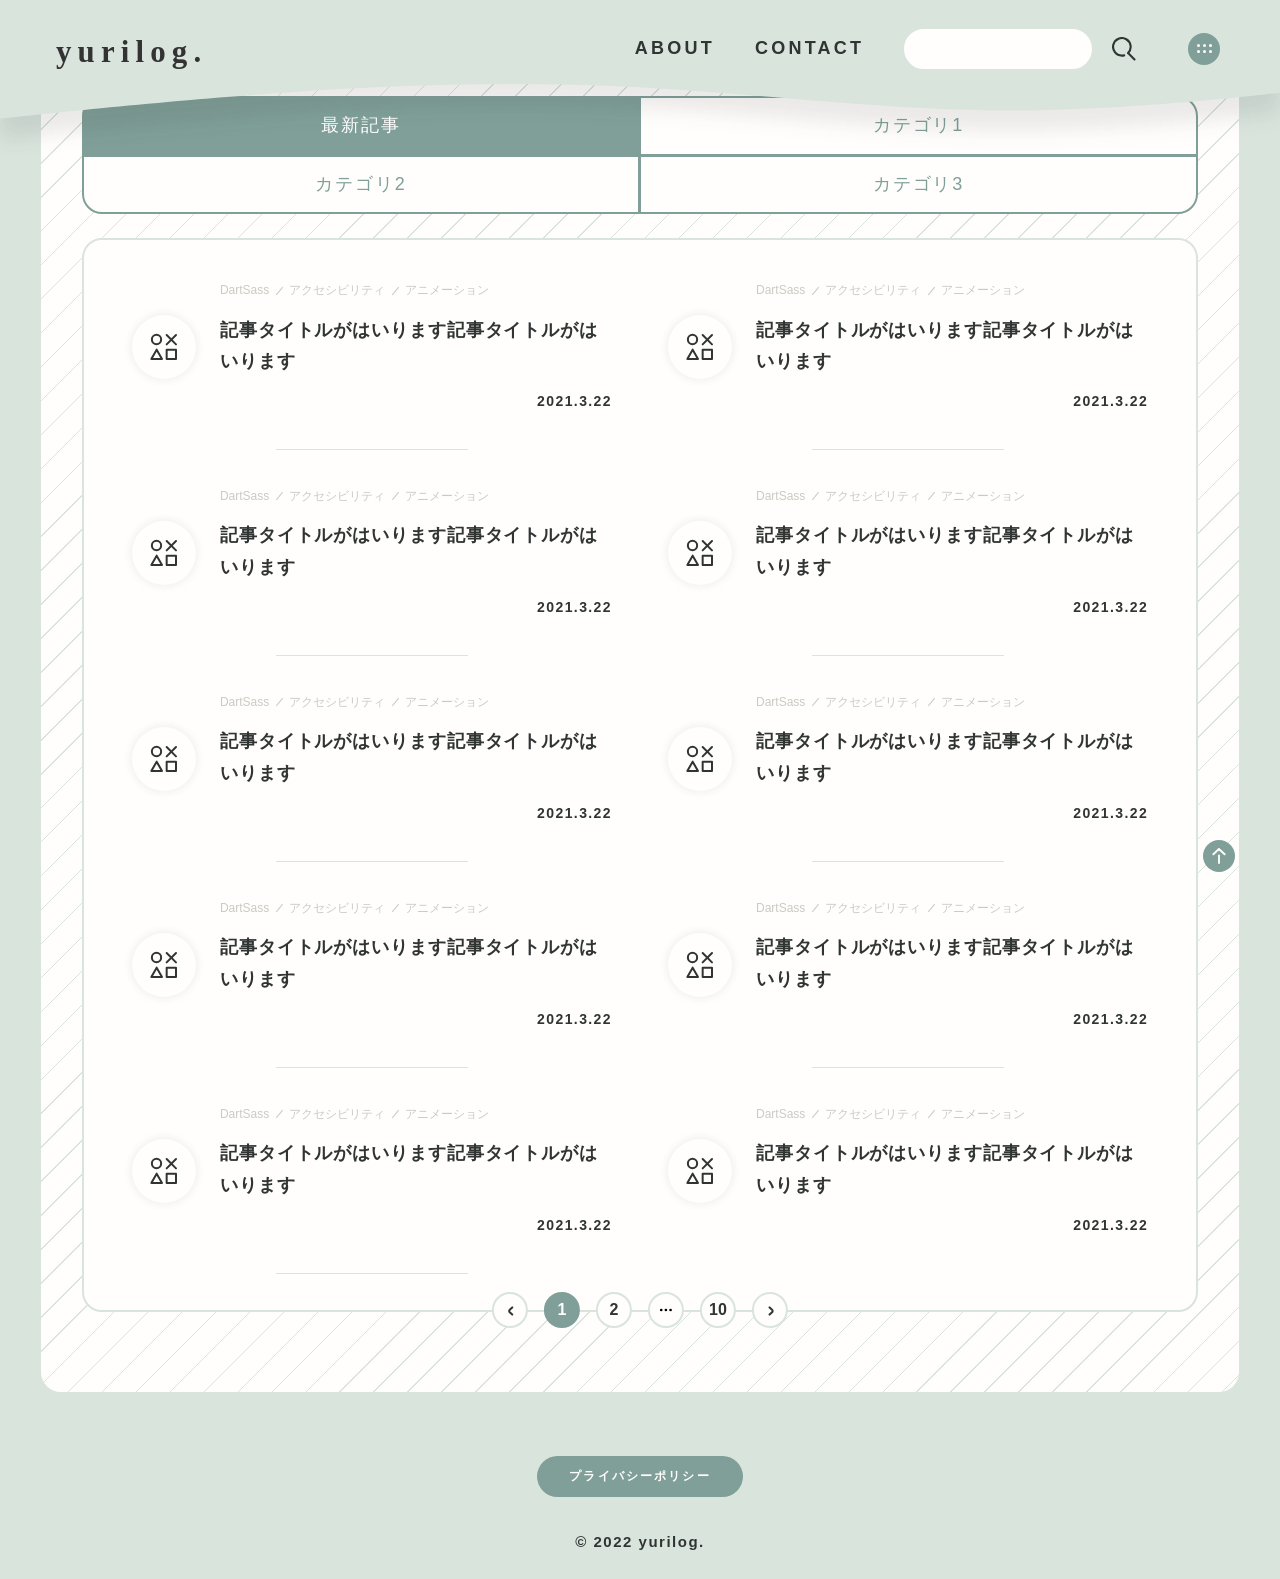
==== commit 863baafc: "add:カードレイアウトのレスポンシブ" ====
--- a/htdocs/index.html
+++ b/htdocs/index.html
@@ -295,23 +295,6 @@
                             </div><!-- /.bl_card_thumbnail -->
                         </article><!-- /.bl_card -->
                     </li><!-- /.bl_cardUnit_item -->
-
-                    <li class="bl_cardUnit_item">
-                        <article class="bl_card" itemscope itemtype="https://schema.org/Blog">
-                            <div class="bl_card_body">
-                                <h2 class="bl_card_title" itemprop="headline"><a class="bl_card_link" href="">記事タイトルがはいります記事タイトルがはいります</a></h2><!-- /.bl_card_title -->
-                                <ul class="bl_card_tagList">
-                                    <li itemprop="keywords">DartSass</li>
-                                    <li itemprop="keywords">アクセシビリティ</li>
-                                    <li itemprop="keywords">アニメーション</li>
-                                </ul><!-- /.bl_card_tagList -->
-                                <time class="bl_card_date" datetime="2021-03-22" itemprop="datePublished">2021.3.22</time><!-- /.bl_card_date -->
-                            </div><!-- /.bl_card_body -->
-                            <div class="bl_card_thumbnail">
-                                <img src="./common/img/sample-thmbnails.svg" alt="" width="64" height="64" loading="lazy">
-                            </div><!-- /.bl_card_thumbnail -->
-                        </article><!-- /.bl_card -->
-                    </li><!-- /.bl_cardUnit_item -->
                 </ul><!-- /.bl_cardUnit -->
         
                 <div class="bl_pagination">
--- a/htdocs/common/css/style.min.css
+++ b/htdocs/common/css/style.min.css
@@ -1,2 +1,2 @@
-body,div,dl,dt,dd,ul,ol,li,h1,h2,h3,h4,h5,h6,pre,code,form,fieldset,legend,input,textarea,p,blockquote,figure,figcaption{margin:0;padding:0;font-weight:normal}table{border-collapse:collapse;border-spacing:0}fieldset,img{border:0}address,caption,cite,code,dfn,th,var{font-style:normal;font-weight:normal}caption,th{text-align:left}h1,h2,h3,h4,h5,h6{font-size:100%;font-weight:normal}q:before,q:after{content:""}abbr,acronym{border:0;font-variant:normal}sup{vertical-align:text-top}sub{vertical-align:text-bottom}input,button,textarea,select{margin:0;padding:0;background:none;border:none;border-radius:0;outline:none;-webkit-appearance:none;-moz-appearance:none;appearance:none;font-family:inherit;font-size:inherit;font-weight:inherit}legend{color:#000}*{box-sizing:border-box}img{margin:0;padding:0;height:auto;border-style:none;max-width:100%;vertical-align:top;border:none}p{word-break:break-all;word-wrap:break-word}strong{font-weight:bold}li{list-style:none;list-style-position:inside}::before,::after{margin:0px;box-sizing:inherit}a{color:inherit;text-decoration:none}html{height:-webkit-fill-available}body{display:flex;flex-direction:column;min-height:100vh;min-height:-webkit-fill-available;background:#d9e4dd;color:#303534;font-family:"Noto Sans JP",sans-serif;overflow-x:hidden;position:relative;z-index:0;-webkit-text-size-adjust:100%;line-height:1.75;font-size:1rem;font-feature-settings:"palt" 1}body.is_fixed{position:fixed;z-index:-1;width:100%;height:100%;left:0}@media print,screen and (min-width: 992px){body{font-size:1.125rem}}p{color:#303534}button,a{cursor:pointer}.ly_footer{margin-top:40px;padding:24px 3.2vw;position:relative}.ly_footer_inner{display:flex;flex-direction:column;align-items:center}.ly_header{width:100%;background:#d9e4dd;position:fixed;z-index:100}.ly_header::after{content:"";width:100%;height:50px;background:url(/htdocs/common/img/wave.svg) no-repeat center/108%;filter:drop-shadow(0 20px 10px rgba(48, 53, 52, 0.1));position:absolute;bottom:-25px;z-index:-1}@media print,screen and (min-width: 992px){.ly_header::after{height:160px;top:0}}.ly_header_inner{width:100%;height:48px;padding:10px 24px 0}@media print,screen and (min-width: 992px){.ly_header_inner{height:80px;padding:17px 4.35vw 0;display:flex;justify-content:space-between;align-items:center}}.ly_main{padding-bottom:80px;margin:0 3.2vw;position:relative;z-index:1}.bl_commonBg{padding-top:96px;margin:0 3.2vw;border-radius:20px;background:#fffefd}.bl_commonBg::before{content:"";background:repeating-linear-gradient(135deg, #d9e4dd, #d9e4dd 1px, transparent 1px, transparent 24px);position:absolute;inset:0}.bl_commonBox{padding:32px 16px 64px;background:#fffefd;border-radius:20px;border:2px solid #d9e4dd;position:relative}.bl_catList{display:grid;grid-template-columns:repeat(2, 1fr)}.bl_catList_item{font-family:"Zen Maru Gothic",sans-serif;font-size:1.125rem;color:#7f9f98;font-weight:500;letter-spacing:.1em;border:2px solid #7f9f98;background:#fffefd;text-align:center}.bl_catList_item:nth-of-type(1){border-radius:20px 0 0 0}.bl_catList_item:nth-of-type(2){border-radius:0 20px 0 0;border-left:1px solid #7f9f98}.bl_catList_item:nth-of-type(3){border-radius:0 0 0 20px;border-top:1px solid #7f9f98}.bl_catList_item:nth-of-type(4){border-radius:0 0 20px 0;border-top:1px solid #7f9f98;border-left:1px solid #7f9f98}.bl_catList_item>a{display:block;padding:.667em 0}.bl_catList_item.is_select{padding:.667em 0;color:#fffefd;background:#7f9f98}.bl_cardUnit{display:grid;grid-template-columns:repeat(1, 1fr);gap:56px}.bl_cardUnit_item{position:relative}.bl_cardUnit_item:not(:first-of-type)::after{content:"";width:65.0847457627%;max-width:192px;height:1px;background:#d9e4dd;position:absolute;left:50%;top:-28px;transform:translateX(-50%)}.bl_card{display:flex;flex-wrap:wrap;justify-content:space-between;align-items:center;flex-direction:column;position:relative}.bl_card_body{order:2;margin-top:24px;padding:0 8px;display:flex;flex-direction:column}.bl_card_title{order:2;font-weight:700;letter-spacing:.05em;margin-top:.75em}.bl_card_tagList{order:1;display:flex;flex-wrap:wrap;justify-content:flex-start;align-items:center;margin-bottom:-4px}.bl_card_tagList li{font-size:.75rem;color:#cdc9c3;margin-bottom:4px}.bl_card_tagList li:not(:first-of-type){padding-left:10px;margin-left:10px;position:relative}.bl_card_tagList li:not(:first-of-type)::before{content:"";width:1px;height:10px;background:#cdc9c3;position:absolute;top:50%;left:0;transform:translateY(-50%) rotate(40deg)}.bl_card_date{order:3;font-size:.875rem;font-family:"Zen Maru Gothic",sans-serif;letter-spacing:.1em;font-weight:700;margin-top:.857em;text-align:right}.bl_card_thumbnail{order:1;width:64px;height:64px;border-radius:50%;box-shadow:0 0 10px rgba(48,53,52,.1);display:flex;flex-wrap:wrap;justify-content:center;align-items:center}.bl_card_thumbnail img{width:32px;height:32px}.bl_card_link::before{content:"";position:absolute;inset:0;z-index:5}.bl_header_logo{text-align:center}.bl_headerNav{display:flex;align-items:center;gap:40px}.bl_header_search{display:none;width:240px}@media print,screen and (min-width: 992px){.bl_header_search{display:block}}.bl_header_navBtn{margin-left:auto;padding:15.4px 12.4px;display:grid;grid-template:repeat(2, 1fr)/repeat(3, 1fr);gap:2.8px;position:absolute;bottom:-20px;right:3.2vw;z-index:105}.bl_header_navBtn>span{display:block;width:3.2px;height:3.2px;border-radius:50%;background:#fffefd;position:relative;z-index:106}.bl_header_navBtn.is_open{grid-template:repeat(1, 1fr)/repeat(1, 1fr)}.bl_header_navBtn.is_open>span:not(:nth-of-type(3n+1)){display:none}.bl_header_navBtn.is_open>span:nth-of-type(3n+1){width:15px;height:2px;border-radius:50px;transition:width .3s ease,height .3s ease}.bl_header_navBtn.is_open>span:nth-of-type(1){-webkit-animation:navBtn-rotate .3s .3s linear forwards;animation:navBtn-rotate .3s .3s linear forwards}.bl_header_navBtn.is_open>span:nth-of-type(4){-webkit-animation:navBtn-rotate-rev .3s .3s linear forwards;animation:navBtn-rotate-rev .3s .3s linear forwards}@media print,screen and (min-width: 992px){.bl_header_navBtn{position:relative;bottom:0;right:0}}@-webkit-keyframes navBtn-rotate{0%{top:0;transform:rotate(0deg)}100%{top:3px;transform:rotate(45deg)}}@keyframes navBtn-rotate{0%{top:0;transform:rotate(0deg)}100%{top:3px;transform:rotate(45deg)}}@-webkit-keyframes navBtn-rotate-rev{0%{top:0;transform:rotate(0deg)}100%{top:-3px;transform:rotate(-45deg)}}@keyframes navBtn-rotate-rev{0%{top:0;transform:rotate(0deg)}100%{top:-3px;transform:rotate(-45deg)}}.bl_globalNav_list{display:none}@media print,screen and (min-width: 992px){.bl_globalNav_list{display:flex}}.bl_globalNav_item{font-weight:700;letter-spacing:.18em;text-transform:uppercase;font-family:"Zen Maru Gothic",sans-serif}.bl_globalNav_item:not(:first-of-type){margin-left:40px}.bl_drawerNav_wrapper{width:100%;background:#d9e4dd;padding:96px 6.4vw 32px;position:fixed;top:-100%;left:0;z-index:90;overflow-y:scroll;height:0vh;opacity:0;transition:height ease 1s,top ease 1s,opacity ease .8s}.bl_drawerNav_wrapper.is_open{height:100vh;top:0;opacity:1}@media print,screen and (min-width: 992px){.bl_drawerNav_wrapper{background:transparent;padding:96px 0 32px;left:auto;right:4.35vw;width:480px}}.bl_drawerNav{display:flex;justify-content:center}@media print,screen and (min-width: 992px){.bl_drawerNav{display:none}}.bl_drawerNav_list:not(:first-of-type){margin-left:3.2vw}.bl_drawerNav_widgetWrapper{margin-top:64px;position:relative}.bl_drawerNav_widgetWrapper::before,.bl_drawerNav_widgetWrapper::after{content:"";width:10px;height:10px;background:#7f9f98;-webkit-mask:url(/htdocs/common/img/arrow-sm.svg) no-repeat center/contain;mask:url(/htdocs/common/img/arrow-sm.svg) no-repeat center/contain;position:absolute;left:50%;transform:translateX(-50%) rotate(90deg)}@media print,screen and (min-width: 992px){.bl_drawerNav_widgetWrapper::before,.bl_drawerNav_widgetWrapper::after{display:none}}.bl_drawerNav_widgetWrapper::before{top:-40px}.bl_drawerNav_widgetWrapper::after{top:-28px}.bl_drawerNav_search{width:clamp(270px,60%,480px);margin:0 auto}@media print,screen and (min-width: 992px){.bl_drawerNav_search{display:none}}.bl_pagination{width:100%;position:absolute;bottom:-18px;left:50%;transform:translateX(-50%)}.bl_pagination_list{display:flex;flex-wrap:wrap;justify-content:center;align-items:center}.bl_pagination_item{width:36px;height:36px;background:#fffefd;border-radius:50%;border:2px solid #d9e4dd;text-align:center}.bl_pagination_item>a{display:inline-block;width:100%;height:100%;font-family:"Zen Maru Gothic",sans-serif;font-size:1rem;font-weight:700;line-height:30px}.bl_pagination_item[aria-current=page]{background:#7f9f98;border:2px solid #7f9f98}.bl_pagination_item[aria-current=page]>a{color:#fffefd}.bl_pagination_item:not(:first-of-type){margin-left:min(16px,3vw)}.bl_pagination_item__prev,.bl_pagination_item__next{position:relative}.bl_pagination_item__prev::before,.bl_pagination_item__next::before{content:"";width:10px;height:10px;background:url(/htdocs/common/img/arrow-sm.svg) no-repeat center/contain;position:absolute;top:12px;left:12px}.bl_pagination_item__prev::before{transform:rotate(-180deg)}.bl_pagination_item__omit a{position:relative}.bl_pagination_item__omit a::before{content:"";width:16px;height:16px;background:url(/htdocs/common/img/dots.svg) no-repeat center/contain;position:absolute;top:50%;left:50%;transform:translate(-50%, -50%)}.bl_toTop{position:fixed;right:3.2vw;bottom:24px;z-index:100}.bl_toTop>span{width:32px;height:16px;background:url(/htdocs/common/img/arrow.svg) no-repeat center/contain;position:absolute;top:50%;left:50%;transform:translate(-50%, -50%)}.bl_search{width:100%;height:40px}.bl_search_form{height:inherit;display:flex;justify-content:center;align-items:center}.bl_search_input{width:100%;height:inherit;font-size:.875rem;padding:.857em 1em;color:#9c9c9c;border:2px solid #7f9f98;border-radius:50px;background:#fffefd}.bl_search_input__wh{border:2px solid #fffefd}.bl_search_submit{width:40px;height:40px;flex-shrink:0;margin-left:12px;position:relative}.bl_search_submit::before{content:"";width:24px;height:24px;background:#7f9f98;-webkit-mask:url(/htdocs/common/img/search.svg) no-repeat center/contain;mask:url(/htdocs/common/img/search.svg) no-repeat center/contain;position:absolute;top:50%;left:50%;transform:translate(-50%, -50%)}.bl_search_submit__bk::before{background:#303534}.bl_widget{background:linear-gradient(180deg, #7f9f98 0%, #7f9f98 56px, #fffefd 56px, #fffefd 100%);border-radius:20px;border:4px solid #7f9f98;overflow:hidden}.bl_widget:not(:first-of-type){margin-top:24px}@media print,screen and (min-width: 992px){.bl_widget{background:linear-gradient(180deg, #7f9f98 0%, #7f9f98 63px, #fffefd 63px, #fffefd 100%)}}.bl_widget_title{width:100%;padding:.875em 0;text-align:center}.bl_widget_title>p{font-family:"Zen Maru Gothic",sans-serif;letter-spacing:.18em;color:#fffefd;font-weight:700}.bl_widget_body{padding:24px}.bl_widget_catList{padding-top:16px}.bl_widget_catItem{padding:8px;position:relative}.bl_widget_catItem:not(:first-of-type)::after{content:"";width:100%;height:1px;background:#d9e4dd;position:absolute;top:0;left:50%;transform:translateX(-50%)}.bl_widget_tagList{margin-bottom:-0.75em;display:flex;flex-wrap:wrap}.bl_widget_tagItem{margin-bottom:.75em;position:relative}.bl_widget_tagItem:not(:last-of-type){padding-right:12px;margin-right:12px}.bl_widget_tagItem:not(:last-of-type)::before{content:"";width:2px;height:8px;background:#7f9f98;position:absolute;top:50%;right:0;transform:translateY(-50%) rotate(45deg)}.el_btn{display:inline-block;background:#7f9f98;text-align:center;text-transform:uppercase;font-family:"Zen Maru Gothic",sans-serif;padding:.875em 2em;font-size:1rem;letter-spacing:.18em;color:#fffefd;font-weight:700;border-radius:50px}.el_btn__sm{padding:.833em 2.667em;font-size:.75rem}.el_btn__drawerNav{padding:.875em 8.5vw}.el_circleBtn{width:40px;height:40px}.el_circleBtn::before{content:"";width:32px;height:32px;border-radius:50%;background:#7f9f98;position:absolute;top:50%;left:50%;transform:translate(-50%, -50%)}.el_leftIconBtn{padding-left:calc(8.5vw + 30px);position:relative}.el_leftIconBtn::before{content:"";position:absolute;top:50%;left:8.5vw;transform:translateY(-50%)}.el_leftIconBtn__contact::before{width:1.063em;height:.813em;background:#fffefd;-webkit-mask:url(/htdocs/common/img/mail.svg) no-repeat center/contain;mask:url(/htdocs/common/img/mail.svg) no-repeat center/contain}.el_copy{text-align:center;font-family:"Zen Maru Gothic",sans-serif;font-weight:700;letter-spacing:.1em}.el_logo{display:inline-block}@media print,screen and (min-width: 992px){.el_logo img{width:144px}}@media print,screen and (min-width: 1280px){.hp_noDisplay__pc{display:none}}@media print,screen and (min-width: 992px){.hp_noDisplay__lg{display:none}}@media print,screen and (min-width: 768px){.hp_noDisplay__md{display:none}}@media print,screen and (min-width: 0){.hp_noDisplay__sp{display:none}}.hp_mt24{margin-top:24px}.hp_mt32{margin-top:32px}
+body,div,dl,dt,dd,ul,ol,li,h1,h2,h3,h4,h5,h6,pre,code,form,fieldset,legend,input,textarea,p,blockquote,figure,figcaption{margin:0;padding:0;font-weight:normal}table{border-collapse:collapse;border-spacing:0}fieldset,img{border:0}address,caption,cite,code,dfn,th,var{font-style:normal;font-weight:normal}caption,th{text-align:left}h1,h2,h3,h4,h5,h6{font-size:100%;font-weight:normal}q:before,q:after{content:""}abbr,acronym{border:0;font-variant:normal}sup{vertical-align:text-top}sub{vertical-align:text-bottom}input,button,textarea,select{margin:0;padding:0;background:none;border:none;border-radius:0;outline:none;-webkit-appearance:none;-moz-appearance:none;appearance:none;font-family:inherit;font-size:inherit;font-weight:inherit}legend{color:#000}*{box-sizing:border-box}img{margin:0;padding:0;height:auto;border-style:none;max-width:100%;vertical-align:top;border:none}p{word-break:break-all;word-wrap:break-word}strong{font-weight:bold}li{list-style:none;list-style-position:inside}::before,::after{margin:0px;box-sizing:inherit}a{color:inherit;text-decoration:none}html{height:-webkit-fill-available}body{display:flex;flex-direction:column;min-height:100vh;min-height:-webkit-fill-available;background:#d9e4dd;color:#303534;font-family:"Noto Sans JP",sans-serif;overflow-x:hidden;position:relative;z-index:0;-webkit-text-size-adjust:100%;line-height:1.75;font-size:1rem;font-feature-settings:"palt" 1}body.is_fixed{position:fixed;z-index:-1;width:100%;height:100%;left:0}@media print,screen and (min-width: 992px){body{font-size:1.125rem}}p{color:#303534}button,a{cursor:pointer}.ly_footer{margin-top:40px;padding:24px 3.2vw;position:relative}.ly_footer_inner{display:flex;flex-direction:column;align-items:center}.ly_header{width:100%;background:#d9e4dd;position:fixed;z-index:100}.ly_header::after{content:"";width:100%;height:50px;background:url(/htdocs/common/img/wave.svg) no-repeat center/108%;filter:drop-shadow(0 20px 10px rgba(48, 53, 52, 0.1));position:absolute;bottom:-25px;z-index:-1}@media print,screen and (min-width: 992px){.ly_header::after{height:160px;top:0}}.ly_header_inner{width:100%;height:48px;padding:10px 24px 0}@media print,screen and (min-width: 992px){.ly_header_inner{height:80px;padding:17px 4.35vw 0;display:flex;justify-content:space-between;align-items:center}}.ly_main{padding-bottom:80px;margin:0 3.2vw;position:relative;z-index:1}.bl_commonBg{padding-top:96px;margin:0 3.2vw;border-radius:20px;background:#fffefd}.bl_commonBg::before{content:"";background:repeating-linear-gradient(135deg, #d9e4dd, #d9e4dd 1px, transparent 1px, transparent 24px);position:absolute;inset:0}.bl_commonBox{padding:32px 16px 64px;background:#fffefd;border-radius:20px;border:2px solid #d9e4dd;position:relative}@media print,screen and (min-width: 992px){.bl_commonBox{padding:32px 48px 64px}}.bl_catList{display:grid;grid-template-columns:repeat(2, 1fr)}.bl_catList_item{font-family:"Zen Maru Gothic",sans-serif;font-size:1.125rem;color:#7f9f98;font-weight:500;letter-spacing:.1em;border:2px solid #7f9f98;background:#fffefd;text-align:center}.bl_catList_item:nth-of-type(1){border-radius:20px 0 0 0}.bl_catList_item:nth-of-type(2){border-radius:0 20px 0 0;border-left:1px solid #7f9f98}.bl_catList_item:nth-of-type(3){border-radius:0 0 0 20px;border-top:1px solid #7f9f98}.bl_catList_item:nth-of-type(4){border-radius:0 0 20px 0;border-top:1px solid #7f9f98;border-left:1px solid #7f9f98}.bl_catList_item>a{display:block;padding:.667em 0}.bl_catList_item.is_select{padding:.667em 0;color:#fffefd;background:#7f9f98}.bl_cardUnit{display:grid;grid-template-columns:repeat(1, 1fr);gap:56px}@media print,screen and (min-width: 992px){.bl_cardUnit{grid-template-columns:repeat(2, 1fr)}}@media print,screen and (min-width: 1400px){.bl_cardUnit{grid-template-columns:repeat(auto-fit, minmax(368px, 1fr))}}.bl_cardUnit_item{position:relative}.bl_cardUnit_item:not(:last-of-type)::after{content:"";width:65.0847457627%;max-width:192px;height:1px;background:#d9e4dd;position:absolute;left:50%;bottom:-28px;transform:translateX(-50%)}.bl_card{display:flex;flex-wrap:wrap;justify-content:space-between;align-items:center;flex-direction:column;position:relative}@media print,screen and (min-width: 768px){.bl_card{flex-direction:row;justify-content:center;flex-wrap:nowrap}}.bl_card_body{order:2;margin-top:24px;padding:0 8px;display:flex;flex-direction:column}@media print,screen and (min-width: 768px){.bl_card_body{margin-top:auto;margin-left:24px;padding:8px 0}}.bl_card_title{order:2;font-weight:700;letter-spacing:.05em;margin-top:.75em}.bl_card_tagList{order:1;display:flex;flex-wrap:wrap;justify-content:flex-start;align-items:center;margin-bottom:-4px}.bl_card_tagList li{font-size:.75rem;font-weight:500;color:#cdc9c3;margin-bottom:4px}.bl_card_tagList li:not(:first-of-type){padding-left:10px;margin-left:10px;position:relative}.bl_card_tagList li:not(:first-of-type)::before{content:"";width:1px;height:10px;background:#cdc9c3;position:absolute;top:50%;left:0;transform:translateY(-50%) rotate(40deg)}.bl_card_date{order:3;font-size:.875rem;font-family:"Zen Maru Gothic",sans-serif;letter-spacing:.1em;font-weight:700;margin-top:.857em;text-align:right}.bl_card_thumbnail{order:1;width:64px;height:64px;border-radius:50%;box-shadow:0 0 10px rgba(48,53,52,.1);display:flex;flex-wrap:wrap;justify-content:center;align-items:center}.bl_card_thumbnail img{width:32px;height:32px}@media print,screen and (min-width: 768px){.bl_card_thumbnail{flex-shrink:0}}.bl_card_link::before{content:"";position:absolute;inset:0;z-index:5}.bl_header_logo{text-align:center}.bl_headerNav{display:flex;align-items:center;gap:40px}.bl_header_search{display:none;width:240px}@media print,screen and (min-width: 992px){.bl_header_search{display:block}}.bl_header_navBtn{margin-left:auto;padding:15.4px 12.4px;display:grid;grid-template:repeat(2, 1fr)/repeat(3, 1fr);gap:2.8px;position:absolute;bottom:-20px;right:3.2vw;z-index:105}.bl_header_navBtn>span{display:block;width:3.2px;height:3.2px;border-radius:50%;background:#fffefd;position:relative;z-index:106}.bl_header_navBtn.is_open{grid-template:repeat(1, 1fr)/repeat(1, 1fr)}.bl_header_navBtn.is_open>span:not(:nth-of-type(3n+1)){display:none}.bl_header_navBtn.is_open>span:nth-of-type(3n+1){width:15px;height:2px;border-radius:50px;transition:width .3s ease,height .3s ease}.bl_header_navBtn.is_open>span:nth-of-type(1){-webkit-animation:navBtn-rotate .3s .3s linear forwards;animation:navBtn-rotate .3s .3s linear forwards}.bl_header_navBtn.is_open>span:nth-of-type(4){-webkit-animation:navBtn-rotate-rev .3s .3s linear forwards;animation:navBtn-rotate-rev .3s .3s linear forwards}@media print,screen and (min-width: 992px){.bl_header_navBtn{position:relative;bottom:0;right:0}}@-webkit-keyframes navBtn-rotate{0%{top:0;transform:rotate(0deg)}100%{top:3px;transform:rotate(45deg)}}@keyframes navBtn-rotate{0%{top:0;transform:rotate(0deg)}100%{top:3px;transform:rotate(45deg)}}@-webkit-keyframes navBtn-rotate-rev{0%{top:0;transform:rotate(0deg)}100%{top:-3px;transform:rotate(-45deg)}}@keyframes navBtn-rotate-rev{0%{top:0;transform:rotate(0deg)}100%{top:-3px;transform:rotate(-45deg)}}.bl_globalNav_list{display:none}@media print,screen and (min-width: 992px){.bl_globalNav_list{display:flex}}.bl_globalNav_item{font-weight:700;letter-spacing:.18em;text-transform:uppercase;font-family:"Zen Maru Gothic",sans-serif}.bl_globalNav_item:not(:first-of-type){margin-left:40px}.bl_drawerNav_wrapper{width:100%;background:#d9e4dd;padding:96px 6.4vw 32px;position:fixed;top:-100%;left:0;z-index:90;overflow-y:scroll;height:0vh;opacity:0;transition:height ease 1s,top ease 1s,opacity ease .8s}.bl_drawerNav_wrapper.is_open{height:100vh;top:0;opacity:1}@media print,screen and (min-width: 992px){.bl_drawerNav_wrapper{background:transparent;padding:96px 0 32px;left:auto;right:4.35vw;width:480px}}.bl_drawerNav{display:flex;justify-content:center}@media print,screen and (min-width: 992px){.bl_drawerNav{display:none}}.bl_drawerNav_list:not(:first-of-type){margin-left:3.2vw}.bl_drawerNav_widgetWrapper{margin-top:64px;position:relative}.bl_drawerNav_widgetWrapper::before,.bl_drawerNav_widgetWrapper::after{content:"";width:10px;height:10px;background:#7f9f98;-webkit-mask:url(/htdocs/common/img/arrow-sm.svg) no-repeat center/contain;mask:url(/htdocs/common/img/arrow-sm.svg) no-repeat center/contain;position:absolute;left:50%;transform:translateX(-50%) rotate(90deg)}@media print,screen and (min-width: 992px){.bl_drawerNav_widgetWrapper::before,.bl_drawerNav_widgetWrapper::after{display:none}}.bl_drawerNav_widgetWrapper::before{top:-40px}.bl_drawerNav_widgetWrapper::after{top:-28px}.bl_drawerNav_search{width:clamp(270px,60%,480px);margin:0 auto}@media print,screen and (min-width: 992px){.bl_drawerNav_search{display:none}}.bl_pagination{width:100%;position:absolute;bottom:-18px;left:50%;transform:translateX(-50%)}.bl_pagination_list{display:flex;flex-wrap:wrap;justify-content:center;align-items:center}.bl_pagination_item{width:36px;height:36px;background:#fffefd;border-radius:50%;border:2px solid #d9e4dd;text-align:center}.bl_pagination_item>a{display:inline-block;width:100%;height:100%;font-family:"Zen Maru Gothic",sans-serif;font-size:1rem;font-weight:700;line-height:30px}.bl_pagination_item[aria-current=page]{background:#7f9f98;border:2px solid #7f9f98}.bl_pagination_item[aria-current=page]>a{color:#fffefd}.bl_pagination_item:not(:first-of-type){margin-left:min(16px,3vw)}.bl_pagination_item__prev,.bl_pagination_item__next{position:relative}.bl_pagination_item__prev::before,.bl_pagination_item__next::before{content:"";width:10px;height:10px;background:url(/htdocs/common/img/arrow-sm.svg) no-repeat center/contain;position:absolute;top:12px;left:12px}.bl_pagination_item__prev::before{transform:rotate(-180deg)}.bl_pagination_item__omit a{position:relative}.bl_pagination_item__omit a::before{content:"";width:16px;height:16px;background:url(/htdocs/common/img/dots.svg) no-repeat center/contain;position:absolute;top:50%;left:50%;transform:translate(-50%, -50%)}.bl_toTop{position:fixed;right:3.2vw;bottom:24px;z-index:100}.bl_toTop>span{width:32px;height:16px;background:url(/htdocs/common/img/arrow.svg) no-repeat center/contain;position:absolute;top:50%;left:50%;transform:translate(-50%, -50%)}.bl_search{width:100%;height:40px}.bl_search_form{height:inherit;display:flex;justify-content:center;align-items:center}.bl_search_input{width:100%;height:inherit;font-size:.875rem;padding:.857em 1em;color:#9c9c9c;border:2px solid #7f9f98;border-radius:50px;background:#fffefd}.bl_search_input__wh{border:2px solid #fffefd}.bl_search_submit{width:40px;height:40px;flex-shrink:0;margin-left:12px;position:relative}.bl_search_submit::before{content:"";width:24px;height:24px;background:#7f9f98;-webkit-mask:url(/htdocs/common/img/search.svg) no-repeat center/contain;mask:url(/htdocs/common/img/search.svg) no-repeat center/contain;position:absolute;top:50%;left:50%;transform:translate(-50%, -50%)}.bl_search_submit__bk::before{background:#303534}.bl_widget{background:linear-gradient(180deg, #7f9f98 0%, #7f9f98 56px, #fffefd 56px, #fffefd 100%);border-radius:20px;border:4px solid #7f9f98;overflow:hidden}.bl_widget:not(:first-of-type){margin-top:24px}@media print,screen and (min-width: 992px){.bl_widget{background:linear-gradient(180deg, #7f9f98 0%, #7f9f98 63px, #fffefd 63px, #fffefd 100%)}}.bl_widget_title{width:100%;padding:.875em 0;text-align:center}.bl_widget_title>p{font-family:"Zen Maru Gothic",sans-serif;letter-spacing:.18em;color:#fffefd;font-weight:700}.bl_widget_body{padding:24px}.bl_widget_catList{padding-top:16px}.bl_widget_catItem{padding:8px;position:relative}.bl_widget_catItem:not(:first-of-type)::after{content:"";width:100%;height:1px;background:#d9e4dd;position:absolute;top:0;left:50%;transform:translateX(-50%)}.bl_widget_tagList{margin-bottom:-0.75em;display:flex;flex-wrap:wrap}.bl_widget_tagItem{margin-bottom:.75em;position:relative}.bl_widget_tagItem:not(:last-of-type){padding-right:12px;margin-right:12px}.bl_widget_tagItem:not(:last-of-type)::before{content:"";width:2px;height:8px;background:#7f9f98;position:absolute;top:50%;right:0;transform:translateY(-50%) rotate(45deg)}.el_btn{display:inline-block;background:#7f9f98;text-align:center;text-transform:uppercase;font-family:"Zen Maru Gothic",sans-serif;padding:.875em 2em;font-size:1rem;letter-spacing:.18em;color:#fffefd;font-weight:700;border-radius:50px}.el_btn__sm{padding:.833em 2.667em;font-size:.75rem}.el_btn__drawerNav{padding:.875em 8.5vw}.el_circleBtn{width:40px;height:40px}.el_circleBtn::before{content:"";width:32px;height:32px;border-radius:50%;background:#7f9f98;position:absolute;top:50%;left:50%;transform:translate(-50%, -50%)}.el_leftIconBtn{padding-left:calc(8.5vw + 30px);position:relative}.el_leftIconBtn::before{content:"";position:absolute;top:50%;left:8.5vw;transform:translateY(-50%)}.el_leftIconBtn__contact::before{width:1.063em;height:.813em;background:#fffefd;-webkit-mask:url(/htdocs/common/img/mail.svg) no-repeat center/contain;mask:url(/htdocs/common/img/mail.svg) no-repeat center/contain}.el_copy{text-align:center;font-family:"Zen Maru Gothic",sans-serif;font-weight:700;letter-spacing:.1em}.el_logo{display:inline-block}@media print,screen and (min-width: 992px){.el_logo img{width:144px}}@media print,screen and (min-width: 1280px){.hp_noDisplay__pc{display:none}}@media print,screen and (min-width: 992px){.hp_noDisplay__lg{display:none}}@media print,screen and (min-width: 768px){.hp_noDisplay__md{display:none}}@media print,screen and (min-width: 0){.hp_noDisplay__sp{display:none}}.hp_mt24{margin-top:24px}.hp_mt32{margin-top:32px}
 /*# sourceMappingURL=style.min.css.map */
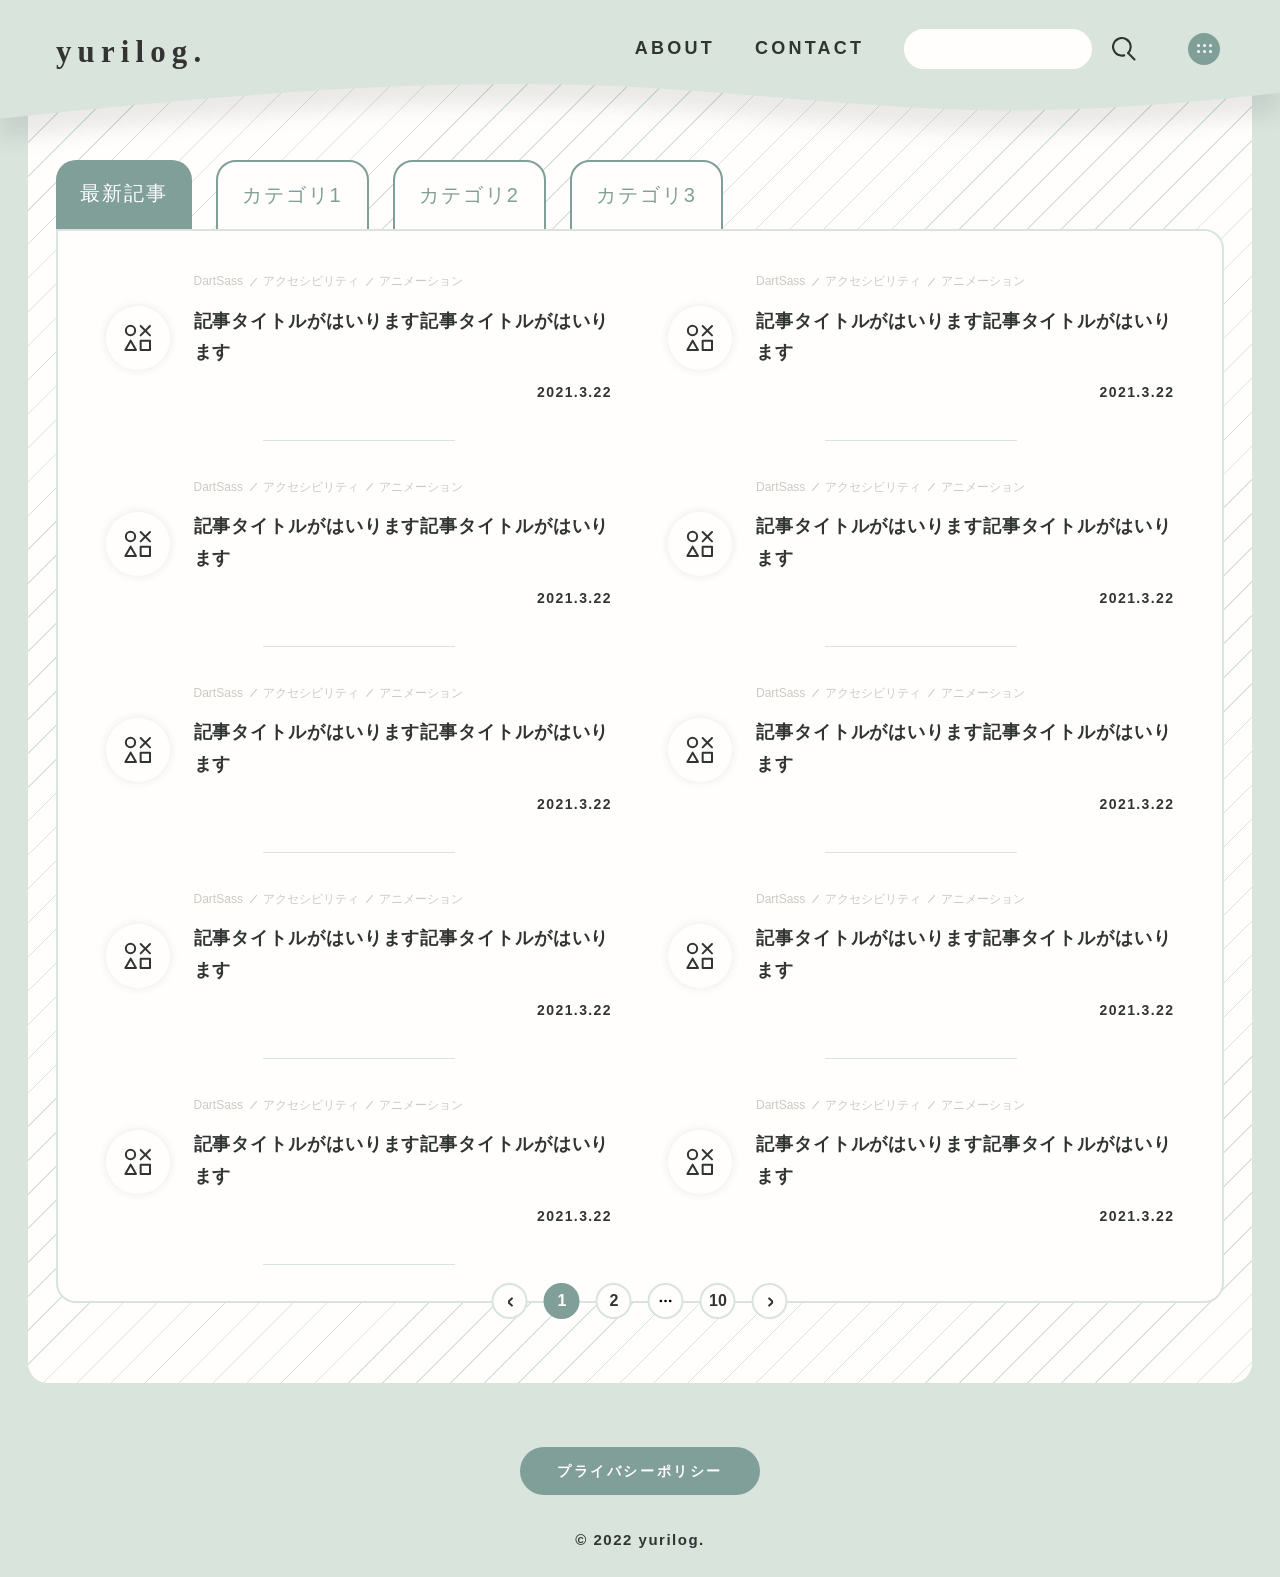
==== commit bae3742a: "add:トップスクロールアニメーション" ====
--- a/htdocs/index.html
+++ b/htdocs/index.html
@@ -338,7 +338,7 @@
         </div><!-- /.ly_footer_inner -->
     </footer><!-- /.ly_footer -->
 
-    <button class="bl_toTop el_circleBtn" type="button" aria-label="トップへ移動する">
+    <button id="js_toTopBtn" class="bl_toTop el_circleBtn" type="button" aria-label="トップへ移動する">
         <span></span>
     </button>
 
--- a/htdocs/common/css/style.min.css
+++ b/htdocs/common/css/style.min.css
@@ -1,2 +1,2 @@
-body,div,dl,dt,dd,ul,ol,li,h1,h2,h3,h4,h5,h6,pre,code,form,fieldset,legend,input,textarea,p,blockquote,figure,figcaption{margin:0;padding:0;font-weight:normal}table{border-collapse:collapse;border-spacing:0}fieldset,img{border:0}address,caption,cite,code,dfn,th,var{font-style:normal;font-weight:normal}caption,th{text-align:left}h1,h2,h3,h4,h5,h6{font-size:100%;font-weight:normal}q:before,q:after{content:""}abbr,acronym{border:0;font-variant:normal}sup{vertical-align:text-top}sub{vertical-align:text-bottom}input,button,textarea,select{margin:0;padding:0;background:none;border:none;border-radius:0;outline:none;-webkit-appearance:none;-moz-appearance:none;appearance:none;font-family:inherit;font-size:inherit;font-weight:inherit}legend{color:#000}*{box-sizing:border-box}img{margin:0;padding:0;height:auto;border-style:none;max-width:100%;vertical-align:top;border:none}p{word-break:break-all;word-wrap:break-word}strong{font-weight:bold}li{list-style:none;list-style-position:inside}::before,::after{margin:0px;box-sizing:inherit}a{color:inherit;text-decoration:none}html{height:-webkit-fill-available}body{display:flex;flex-direction:column;min-height:100vh;min-height:-webkit-fill-available;background:#d9e4dd;color:#303534;font-family:"Noto Sans JP",sans-serif;overflow-x:hidden;position:relative;z-index:0;-webkit-text-size-adjust:100%;line-height:1.75;font-size:1rem;font-feature-settings:"palt" 1}body.is_fixed{position:fixed;z-index:-1;width:100%;height:100%;left:0}@media print,screen and (min-width: 992px){body{font-size:1.125rem}}p{color:#303534}button,a{cursor:pointer}.ly_footer{margin-top:40px;padding:24px 3.2vw;position:relative}.ly_footer_inner{display:flex;flex-direction:column;align-items:center}.ly_header{width:100%;background:#d9e4dd;position:fixed;z-index:100}.ly_header::after{content:"";width:100%;height:50px;background:url(/htdocs/common/img/wave.svg) no-repeat center/108%;filter:drop-shadow(0 20px 10px rgba(48, 53, 52, 0.1));position:absolute;bottom:-25px;z-index:-1}@media print,screen and (min-width: 992px){.ly_header::after{height:160px;top:0}}.ly_header_inner{width:100%;height:48px;padding:10px 24px 0}@media print,screen and (min-width: 992px){.ly_header_inner{height:80px;padding:17px 4.35vw 0;display:flex;justify-content:space-between;align-items:center}}.ly_main{padding-bottom:80px;margin:0 3.2vw;position:relative;z-index:1}.bl_commonBg{padding-top:96px;margin:0 3.2vw;border-radius:20px;background:#fffefd}.bl_commonBg::before{content:"";background:repeating-linear-gradient(135deg, #d9e4dd, #d9e4dd 1px, transparent 1px, transparent 24px);position:absolute;inset:0}.bl_commonBox{padding:32px 16px 64px;background:#fffefd;border-radius:20px;border:2px solid #d9e4dd;position:relative}@media print,screen and (min-width: 992px){.bl_commonBox{padding:32px 48px 64px}}.bl_catList{display:grid;grid-template-columns:repeat(2, 1fr)}.bl_catList_item{font-family:"Zen Maru Gothic",sans-serif;font-size:1.125rem;color:#7f9f98;font-weight:500;letter-spacing:.1em;border:2px solid #7f9f98;background:#fffefd;text-align:center}.bl_catList_item:nth-of-type(1){border-radius:20px 0 0 0}.bl_catList_item:nth-of-type(2){border-radius:0 20px 0 0;border-left:1px solid #7f9f98}.bl_catList_item:nth-of-type(3){border-radius:0 0 0 20px;border-top:1px solid #7f9f98}.bl_catList_item:nth-of-type(4){border-radius:0 0 20px 0;border-top:1px solid #7f9f98;border-left:1px solid #7f9f98}.bl_catList_item>a{display:block;padding:.667em 0}.bl_catList_item.is_select{padding:.667em 0;color:#fffefd;background:#7f9f98}.bl_cardUnit{display:grid;grid-template-columns:repeat(1, 1fr);gap:56px}@media print,screen and (min-width: 992px){.bl_cardUnit{grid-template-columns:repeat(2, 1fr)}}@media print,screen and (min-width: 1400px){.bl_cardUnit{grid-template-columns:repeat(auto-fit, minmax(368px, 1fr))}}.bl_cardUnit_item{position:relative}.bl_cardUnit_item:not(:last-of-type)::after{content:"";width:65.0847457627%;max-width:192px;height:1px;background:#d9e4dd;position:absolute;left:50%;bottom:-28px;transform:translateX(-50%)}.bl_card{display:flex;flex-wrap:wrap;justify-content:space-between;align-items:center;flex-direction:column;position:relative}@media print,screen and (min-width: 768px){.bl_card{flex-direction:row;justify-content:center;flex-wrap:nowrap}}.bl_card_body{order:2;margin-top:24px;padding:0 8px;display:flex;flex-direction:column}@media print,screen and (min-width: 768px){.bl_card_body{margin-top:auto;margin-left:24px;padding:8px 0}}.bl_card_title{order:2;font-weight:700;letter-spacing:.05em;margin-top:.75em}.bl_card_tagList{order:1;display:flex;flex-wrap:wrap;justify-content:flex-start;align-items:center;margin-bottom:-4px}.bl_card_tagList li{font-size:.75rem;font-weight:500;color:#cdc9c3;margin-bottom:4px}.bl_card_tagList li:not(:first-of-type){padding-left:10px;margin-left:10px;position:relative}.bl_card_tagList li:not(:first-of-type)::before{content:"";width:1px;height:10px;background:#cdc9c3;position:absolute;top:50%;left:0;transform:translateY(-50%) rotate(40deg)}.bl_card_date{order:3;font-size:.875rem;font-family:"Zen Maru Gothic",sans-serif;letter-spacing:.1em;font-weight:700;margin-top:.857em;text-align:right}.bl_card_thumbnail{order:1;width:64px;height:64px;border-radius:50%;box-shadow:0 0 10px rgba(48,53,52,.1);display:flex;flex-wrap:wrap;justify-content:center;align-items:center}.bl_card_thumbnail img{width:32px;height:32px}@media print,screen and (min-width: 768px){.bl_card_thumbnail{flex-shrink:0}}.bl_card_link::before{content:"";position:absolute;inset:0;z-index:5}.bl_header_logo{text-align:center}.bl_headerNav{display:flex;align-items:center;gap:40px}.bl_header_search{display:none;width:240px}@media print,screen and (min-width: 992px){.bl_header_search{display:block}}.bl_header_navBtn{margin-left:auto;padding:15.4px 12.4px;display:grid;grid-template:repeat(2, 1fr)/repeat(3, 1fr);gap:2.8px;position:absolute;bottom:-20px;right:3.2vw;z-index:105}.bl_header_navBtn>span{display:block;width:3.2px;height:3.2px;border-radius:50%;background:#fffefd;position:relative;z-index:106}.bl_header_navBtn.is_open{grid-template:repeat(1, 1fr)/repeat(1, 1fr)}.bl_header_navBtn.is_open>span:not(:nth-of-type(3n+1)){display:none}.bl_header_navBtn.is_open>span:nth-of-type(3n+1){width:15px;height:2px;border-radius:50px;transition:width .3s ease,height .3s ease}.bl_header_navBtn.is_open>span:nth-of-type(1){-webkit-animation:navBtn-rotate .3s .3s linear forwards;animation:navBtn-rotate .3s .3s linear forwards}.bl_header_navBtn.is_open>span:nth-of-type(4){-webkit-animation:navBtn-rotate-rev .3s .3s linear forwards;animation:navBtn-rotate-rev .3s .3s linear forwards}@media print,screen and (min-width: 992px){.bl_header_navBtn{position:relative;bottom:0;right:0}}@-webkit-keyframes navBtn-rotate{0%{top:0;transform:rotate(0deg)}100%{top:3px;transform:rotate(45deg)}}@keyframes navBtn-rotate{0%{top:0;transform:rotate(0deg)}100%{top:3px;transform:rotate(45deg)}}@-webkit-keyframes navBtn-rotate-rev{0%{top:0;transform:rotate(0deg)}100%{top:-3px;transform:rotate(-45deg)}}@keyframes navBtn-rotate-rev{0%{top:0;transform:rotate(0deg)}100%{top:-3px;transform:rotate(-45deg)}}.bl_globalNav_list{display:none}@media print,screen and (min-width: 992px){.bl_globalNav_list{display:flex}}.bl_globalNav_item{font-weight:700;letter-spacing:.18em;text-transform:uppercase;font-family:"Zen Maru Gothic",sans-serif}.bl_globalNav_item:not(:first-of-type){margin-left:40px}.bl_drawerNav_wrapper{width:100%;background:#d9e4dd;padding:96px 6.4vw 32px;position:fixed;top:-100%;left:0;z-index:90;overflow-y:scroll;height:0vh;opacity:0;transition:height ease 1s,top ease 1s,opacity ease .8s}.bl_drawerNav_wrapper.is_open{height:100vh;top:0;opacity:1}@media print,screen and (min-width: 992px){.bl_drawerNav_wrapper{background:transparent;padding:96px 0 32px;left:auto;right:4.35vw;width:480px}}.bl_drawerNav{display:flex;justify-content:center}@media print,screen and (min-width: 992px){.bl_drawerNav{display:none}}.bl_drawerNav_list:not(:first-of-type){margin-left:3.2vw}.bl_drawerNav_widgetWrapper{margin-top:64px;position:relative}.bl_drawerNav_widgetWrapper::before,.bl_drawerNav_widgetWrapper::after{content:"";width:10px;height:10px;background:#7f9f98;-webkit-mask:url(/htdocs/common/img/arrow-sm.svg) no-repeat center/contain;mask:url(/htdocs/common/img/arrow-sm.svg) no-repeat center/contain;position:absolute;left:50%;transform:translateX(-50%) rotate(90deg)}@media print,screen and (min-width: 992px){.bl_drawerNav_widgetWrapper::before,.bl_drawerNav_widgetWrapper::after{display:none}}.bl_drawerNav_widgetWrapper::before{top:-40px}.bl_drawerNav_widgetWrapper::after{top:-28px}.bl_drawerNav_search{width:clamp(270px,60%,480px);margin:0 auto}@media print,screen and (min-width: 992px){.bl_drawerNav_search{display:none}}.bl_pagination{width:100%;position:absolute;bottom:-18px;left:50%;transform:translateX(-50%)}.bl_pagination_list{display:flex;flex-wrap:wrap;justify-content:center;align-items:center}.bl_pagination_item{width:36px;height:36px;background:#fffefd;border-radius:50%;border:2px solid #d9e4dd;text-align:center}.bl_pagination_item>a{display:inline-block;width:100%;height:100%;font-family:"Zen Maru Gothic",sans-serif;font-size:1rem;font-weight:700;line-height:30px}.bl_pagination_item[aria-current=page]{background:#7f9f98;border:2px solid #7f9f98}.bl_pagination_item[aria-current=page]>a{color:#fffefd}.bl_pagination_item:not(:first-of-type){margin-left:min(16px,3vw)}.bl_pagination_item__prev,.bl_pagination_item__next{position:relative}.bl_pagination_item__prev::before,.bl_pagination_item__next::before{content:"";width:10px;height:10px;background:url(/htdocs/common/img/arrow-sm.svg) no-repeat center/contain;position:absolute;top:12px;left:12px}.bl_pagination_item__prev::before{transform:rotate(-180deg)}.bl_pagination_item__omit a{position:relative}.bl_pagination_item__omit a::before{content:"";width:16px;height:16px;background:url(/htdocs/common/img/dots.svg) no-repeat center/contain;position:absolute;top:50%;left:50%;transform:translate(-50%, -50%)}.bl_toTop{position:fixed;right:3.2vw;bottom:24px;z-index:100}.bl_toTop>span{width:32px;height:16px;background:url(/htdocs/common/img/arrow.svg) no-repeat center/contain;position:absolute;top:50%;left:50%;transform:translate(-50%, -50%)}.bl_search{width:100%;height:40px}.bl_search_form{height:inherit;display:flex;justify-content:center;align-items:center}.bl_search_input{width:100%;height:inherit;font-size:.875rem;padding:.857em 1em;color:#9c9c9c;border:2px solid #7f9f98;border-radius:50px;background:#fffefd}.bl_search_input__wh{border:2px solid #fffefd}.bl_search_submit{width:40px;height:40px;flex-shrink:0;margin-left:12px;position:relative}.bl_search_submit::before{content:"";width:24px;height:24px;background:#7f9f98;-webkit-mask:url(/htdocs/common/img/search.svg) no-repeat center/contain;mask:url(/htdocs/common/img/search.svg) no-repeat center/contain;position:absolute;top:50%;left:50%;transform:translate(-50%, -50%)}.bl_search_submit__bk::before{background:#303534}.bl_widget{background:linear-gradient(180deg, #7f9f98 0%, #7f9f98 56px, #fffefd 56px, #fffefd 100%);border-radius:20px;border:4px solid #7f9f98;overflow:hidden}.bl_widget:not(:first-of-type){margin-top:24px}@media print,screen and (min-width: 992px){.bl_widget{background:linear-gradient(180deg, #7f9f98 0%, #7f9f98 63px, #fffefd 63px, #fffefd 100%)}}.bl_widget_title{width:100%;padding:.875em 0;text-align:center}.bl_widget_title>p{font-family:"Zen Maru Gothic",sans-serif;letter-spacing:.18em;color:#fffefd;font-weight:700}.bl_widget_body{padding:24px}.bl_widget_catList{padding-top:16px}.bl_widget_catItem{padding:8px;position:relative}.bl_widget_catItem:not(:first-of-type)::after{content:"";width:100%;height:1px;background:#d9e4dd;position:absolute;top:0;left:50%;transform:translateX(-50%)}.bl_widget_tagList{margin-bottom:-0.75em;display:flex;flex-wrap:wrap}.bl_widget_tagItem{margin-bottom:.75em;position:relative}.bl_widget_tagItem:not(:last-of-type){padding-right:12px;margin-right:12px}.bl_widget_tagItem:not(:last-of-type)::before{content:"";width:2px;height:8px;background:#7f9f98;position:absolute;top:50%;right:0;transform:translateY(-50%) rotate(45deg)}.el_btn{display:inline-block;background:#7f9f98;text-align:center;text-transform:uppercase;font-family:"Zen Maru Gothic",sans-serif;padding:.875em 2em;font-size:1rem;letter-spacing:.18em;color:#fffefd;font-weight:700;border-radius:50px}.el_btn__sm{padding:.833em 2.667em;font-size:.75rem}.el_btn__drawerNav{padding:.875em 8.5vw}.el_circleBtn{width:40px;height:40px}.el_circleBtn::before{content:"";width:32px;height:32px;border-radius:50%;background:#7f9f98;position:absolute;top:50%;left:50%;transform:translate(-50%, -50%)}.el_leftIconBtn{padding-left:calc(8.5vw + 30px);position:relative}.el_leftIconBtn::before{content:"";position:absolute;top:50%;left:8.5vw;transform:translateY(-50%)}.el_leftIconBtn__contact::before{width:1.063em;height:.813em;background:#fffefd;-webkit-mask:url(/htdocs/common/img/mail.svg) no-repeat center/contain;mask:url(/htdocs/common/img/mail.svg) no-repeat center/contain}.el_copy{text-align:center;font-family:"Zen Maru Gothic",sans-serif;font-weight:700;letter-spacing:.1em}.el_logo{display:inline-block}@media print,screen and (min-width: 992px){.el_logo img{width:144px}}@media print,screen and (min-width: 1280px){.hp_noDisplay__pc{display:none}}@media print,screen and (min-width: 992px){.hp_noDisplay__lg{display:none}}@media print,screen and (min-width: 768px){.hp_noDisplay__md{display:none}}@media print,screen and (min-width: 0){.hp_noDisplay__sp{display:none}}.hp_mt24{margin-top:24px}.hp_mt32{margin-top:32px}
+body,div,dl,dt,dd,ul,ol,li,h1,h2,h3,h4,h5,h6,pre,code,form,fieldset,legend,input,textarea,p,blockquote,figure,figcaption{margin:0;padding:0;font-weight:normal}table{border-collapse:collapse;border-spacing:0}fieldset,img{border:0}address,caption,cite,code,dfn,th,var{font-style:normal;font-weight:normal}caption,th{text-align:left}h1,h2,h3,h4,h5,h6{font-size:100%;font-weight:normal}q:before,q:after{content:""}abbr,acronym{border:0;font-variant:normal}sup{vertical-align:text-top}sub{vertical-align:text-bottom}input,button,textarea,select{margin:0;padding:0;background:none;border:none;border-radius:0;outline:none;-webkit-appearance:none;-moz-appearance:none;appearance:none;font-family:inherit;font-size:inherit;font-weight:inherit}legend{color:#000}*{box-sizing:border-box}img{margin:0;padding:0;height:auto;border-style:none;max-width:100%;vertical-align:top;border:none}p{word-break:break-all;word-wrap:break-word}strong{font-weight:bold}li{list-style:none;list-style-position:inside}::before,::after{margin:0px;box-sizing:inherit}a{color:inherit;text-decoration:none}html{height:-webkit-fill-available}body{display:flex;flex-direction:column;min-height:100vh;min-height:-webkit-fill-available;background:#d9e4dd;color:#303534;font-family:"Noto Sans JP",sans-serif;overflow-x:hidden;position:relative;z-index:0;-webkit-text-size-adjust:100%;line-height:1.75;font-size:1rem;font-feature-settings:"palt" 1}body.is_fixed{position:fixed;z-index:-1;width:100%;height:100%;left:0}@media print,screen and (min-width: 992px){body{font-size:1.125rem}}p{color:#303534}button,a{cursor:pointer}.ly_footer{margin-top:40px;padding:24px 3.2vw;position:relative}.ly_footer_inner{display:flex;flex-direction:column;align-items:center}.ly_header{width:100%;background:#d9e4dd;position:fixed;z-index:100}.ly_header::after{content:"";width:100%;height:50px;background:url(/htdocs/common/img/wave.svg) no-repeat center/108%;filter:drop-shadow(0 20px 10px rgba(48, 53, 52, 0.1));position:absolute;bottom:-25px;z-index:-1}@media print,screen and (min-width: 992px){.ly_header::after{height:160px;top:0}}.ly_header_inner{width:100%;height:48px;padding:10px 24px 0}@media print,screen and (min-width: 992px){.ly_header_inner{height:80px;padding:17px 4.35vw 0;display:flex;justify-content:space-between;align-items:center}}.ly_main{padding-bottom:80px;margin:0 3.2vw;position:relative;z-index:1}@media print,screen and (min-width: 992px){.ly_main{margin:0 2.17vw}}.bl_commonBg{padding-top:96px;margin:0 3.2vw;border-radius:20px;background:#fffefd}.bl_commonBg::before{content:"";background:repeating-linear-gradient(135deg, #d9e4dd, #d9e4dd 1px, transparent 1px, transparent 24px);position:absolute;inset:0}@media print,screen and (min-width: 992px){.bl_commonBg{padding-top:160px;margin:0 2.17vw}}.bl_commonBox{padding:32px 16px 64px;background:#fffefd;border-radius:20px;border:2px solid #d9e4dd;position:relative}@media print,screen and (min-width: 992px){.bl_commonBox{padding:32px 48px 64px;border-radius:0 20px 20px 20px}}.bl_catList{display:grid;grid-template-columns:repeat(2, 1fr);width:100%;max-width:480px;margin:0 auto;border-radius:20px;border:2px solid #7f9f98;overflow:hidden}@media print,screen and (min-width: 992px){.bl_catList{display:flex;width:auto;max-width:none;margin:auto;border-radius:0px;border:none;overflow:visible;margin-bottom:-26px}}.bl_catList_item{font-family:"Zen Maru Gothic",sans-serif;font-size:1.125rem;color:#7f9f98;font-weight:500;letter-spacing:.1em;background:#fffefd;text-align:center}.bl_catList_item:nth-of-type(2){border-left:2px solid #7f9f98}.bl_catList_item:nth-of-type(3){border-top:2px solid #7f9f98}.bl_catList_item:nth-of-type(4){border-top:2px solid #7f9f98;border-left:2px solid #7f9f98}.bl_catList_item>a{display:block;padding:.667em 0}@media print,screen and (min-width: 992px){.bl_catList_item>a{padding:.8em 1.2em}}.bl_catList_item.is_select{padding:.667em 0;color:#fffefd;background:#7f9f98}@media print,screen and (min-width: 992px){.bl_catList_item.is_select{padding:.8em 1.2em}}@media print,screen and (min-width: 992px){.bl_catList_item{width:-webkit-fit-content;width:-moz-fit-content;width:fit-content;border-radius:20px 20px 0 0;font-size:1.25rem}.bl_catList_item:not(:first-of-type){margin-left:24px;border:2px solid #7f9f98}}.bl_cardUnit{display:grid;grid-template-columns:repeat(1, 1fr);gap:56px}@media print,screen and (min-width: 992px){.bl_cardUnit{grid-template-columns:repeat(2, 1fr)}}@media print,screen and (min-width: 1400px){.bl_cardUnit{grid-template-columns:repeat(auto-fit, minmax(368px, 1fr))}}.bl_cardUnit_item{position:relative}.bl_cardUnit_item:not(:last-of-type)::after{content:"";width:65.0847457627%;max-width:192px;height:1px;background:#d9e4dd;position:absolute;left:50%;bottom:-28px;transform:translateX(-50%)}.bl_card{display:flex;flex-wrap:wrap;justify-content:space-between;align-items:center;flex-direction:column;position:relative}@media print,screen and (min-width: 768px){.bl_card{flex-direction:row;justify-content:center;flex-wrap:nowrap}}.bl_card_body{order:2;margin-top:24px;padding:0 8px;display:flex;flex-direction:column}@media print,screen and (min-width: 768px){.bl_card_body{margin-top:auto;margin-left:24px;padding:8px 0}}.bl_card_title{order:2;font-weight:700;letter-spacing:.05em;margin-top:.75em}.bl_card_tagList{order:1;display:flex;flex-wrap:wrap;justify-content:flex-start;align-items:center;margin-bottom:-4px}.bl_card_tagList li{font-size:.75rem;font-weight:500;color:#cdc9c3;margin-bottom:4px}.bl_card_tagList li:not(:first-of-type){padding-left:10px;margin-left:10px;position:relative}.bl_card_tagList li:not(:first-of-type)::before{content:"";width:1px;height:10px;background:#cdc9c3;position:absolute;top:50%;left:0;transform:translateY(-50%) rotate(40deg)}.bl_card_date{order:3;font-size:.875rem;font-family:"Zen Maru Gothic",sans-serif;letter-spacing:.1em;font-weight:700;margin-top:.857em;text-align:right}.bl_card_thumbnail{order:1;width:64px;height:64px;border-radius:50%;box-shadow:0 0 10px rgba(48,53,52,.1);display:flex;flex-wrap:wrap;justify-content:center;align-items:center}.bl_card_thumbnail img{width:32px;height:32px}@media print,screen and (min-width: 768px){.bl_card_thumbnail{flex-shrink:0}}.bl_card_link::before{content:"";position:absolute;inset:0;z-index:5}.bl_header_logo{text-align:center}.bl_headerNav{display:flex;align-items:center;gap:40px}.bl_header_search{display:none;width:240px}@media print,screen and (min-width: 992px){.bl_header_search{display:block}}.bl_header_navBtn{margin-left:auto;padding:15.4px 12.4px;display:grid;grid-template:repeat(2, 1fr)/repeat(3, 1fr);gap:2.8px;position:absolute;bottom:-20px;right:3.2vw;z-index:105}.bl_header_navBtn>span{display:block;width:3.2px;height:3.2px;border-radius:50%;background:#fffefd;position:relative;z-index:106}.bl_header_navBtn.is_open{grid-template:repeat(1, 1fr)/repeat(1, 1fr)}.bl_header_navBtn.is_open>span:not(:nth-of-type(3n+1)){display:none}.bl_header_navBtn.is_open>span:nth-of-type(3n+1){width:15px;height:2px;border-radius:50px;transition:width .3s ease,height .3s ease}.bl_header_navBtn.is_open>span:nth-of-type(1){-webkit-animation:navBtn-rotate .3s .3s linear forwards;animation:navBtn-rotate .3s .3s linear forwards}.bl_header_navBtn.is_open>span:nth-of-type(4){-webkit-animation:navBtn-rotate-rev .3s .3s linear forwards;animation:navBtn-rotate-rev .3s .3s linear forwards}@media print,screen and (min-width: 992px){.bl_header_navBtn{position:relative;bottom:0;right:0}}@-webkit-keyframes navBtn-rotate{0%{top:0;transform:rotate(0deg)}100%{top:3px;transform:rotate(45deg)}}@keyframes navBtn-rotate{0%{top:0;transform:rotate(0deg)}100%{top:3px;transform:rotate(45deg)}}@-webkit-keyframes navBtn-rotate-rev{0%{top:0;transform:rotate(0deg)}100%{top:-3px;transform:rotate(-45deg)}}@keyframes navBtn-rotate-rev{0%{top:0;transform:rotate(0deg)}100%{top:-3px;transform:rotate(-45deg)}}.bl_globalNav_list{display:none}@media print,screen and (min-width: 992px){.bl_globalNav_list{display:flex}}.bl_globalNav_item{font-weight:700;letter-spacing:.18em;text-transform:uppercase;font-family:"Zen Maru Gothic",sans-serif}.bl_globalNav_item:not(:first-of-type){margin-left:40px}.bl_drawerNav_wrapper{width:100%;background:#d9e4dd;padding:96px 6.4vw 32px;position:fixed;top:-100%;left:0;z-index:90;overflow-y:scroll;height:0vh;opacity:0;transition:height ease 1s,top ease 1s,opacity ease .8s}.bl_drawerNav_wrapper.is_open{height:100vh;top:0;opacity:1}@media print,screen and (min-width: 992px){.bl_drawerNav_wrapper{background:transparent;padding:96px 0 32px;left:auto;right:4.35vw;width:480px}}.bl_drawerNav{display:flex;justify-content:center}@media print,screen and (min-width: 992px){.bl_drawerNav{display:none}}.bl_drawerNav_list:not(:first-of-type){margin-left:3.2vw}.bl_drawerNav_widgetWrapper{margin-top:64px;position:relative}.bl_drawerNav_widgetWrapper::before,.bl_drawerNav_widgetWrapper::after{content:"";width:10px;height:10px;background:#7f9f98;-webkit-mask:url(/htdocs/common/img/arrow-sm.svg) no-repeat center/contain;mask:url(/htdocs/common/img/arrow-sm.svg) no-repeat center/contain;position:absolute;left:50%;transform:translateX(-50%) rotate(90deg)}@media print,screen and (min-width: 992px){.bl_drawerNav_widgetWrapper::before,.bl_drawerNav_widgetWrapper::after{display:none}}.bl_drawerNav_widgetWrapper::before{top:-40px}.bl_drawerNav_widgetWrapper::after{top:-28px}.bl_drawerNav_search{width:clamp(270px,60%,480px);margin:0 auto}@media print,screen and (min-width: 992px){.bl_drawerNav_search{display:none}}.bl_pagination{width:100%;position:absolute;bottom:-18px;left:50%;transform:translateX(-50%)}.bl_pagination_list{display:flex;flex-wrap:wrap;justify-content:center;align-items:center}.bl_pagination_item{width:36px;height:36px;background:#fffefd;border-radius:50%;border:2px solid #d9e4dd;text-align:center}.bl_pagination_item>a{display:inline-block;width:100%;height:100%;font-family:"Zen Maru Gothic",sans-serif;font-size:1rem;font-weight:700;line-height:30px}.bl_pagination_item[aria-current=page]{background:#7f9f98;border:2px solid #7f9f98}.bl_pagination_item[aria-current=page]>a{color:#fffefd}.bl_pagination_item:not(:first-of-type){margin-left:min(16px,3vw)}.bl_pagination_item__prev,.bl_pagination_item__next{position:relative}.bl_pagination_item__prev::before,.bl_pagination_item__next::before{content:"";width:10px;height:10px;background:url(/htdocs/common/img/arrow-sm.svg) no-repeat center/contain;position:absolute;top:12px;left:12px}.bl_pagination_item__prev::before{transform:rotate(-180deg)}.bl_pagination_item__omit a{position:relative}.bl_pagination_item__omit a::before{content:"";width:16px;height:16px;background:url(/htdocs/common/img/dots.svg) no-repeat center/contain;position:absolute;top:50%;left:50%;transform:translate(-50%, -50%)}.bl_toTop{position:fixed;right:3.2vw;bottom:14px;z-index:100;opacity:0;transition:opacity .3s ease,bottom .5s ease}.bl_toTop>span{width:32px;height:16px;background:url(/htdocs/common/img/arrow.svg) no-repeat center/contain;position:absolute;top:50%;left:50%;transform:translate(-50%, -50%)}.bl_toTop.is_display{bottom:24px;opacity:1}@media print,screen and (min-width: 992px){.bl_toTop{right:2.17vw}}.bl_search{width:100%;height:40px}.bl_search_form{height:inherit;display:flex;justify-content:center;align-items:center}.bl_search_input{width:100%;height:inherit;font-size:.875rem;padding:.857em 1em;color:#9c9c9c;border:2px solid #7f9f98;border-radius:50px;background:#fffefd}.bl_search_input__wh{border:2px solid #fffefd}.bl_search_submit{width:40px;height:40px;flex-shrink:0;margin-left:12px;position:relative}.bl_search_submit::before{content:"";width:24px;height:24px;background:#7f9f98;-webkit-mask:url(/htdocs/common/img/search.svg) no-repeat center/contain;mask:url(/htdocs/common/img/search.svg) no-repeat center/contain;position:absolute;top:50%;left:50%;transform:translate(-50%, -50%)}.bl_search_submit__bk::before{background:#303534}.bl_widget{background:linear-gradient(180deg, #7f9f98 0%, #7f9f98 56px, #fffefd 56px, #fffefd 100%);border-radius:20px;border:4px solid #7f9f98;overflow:hidden}.bl_widget:not(:first-of-type){margin-top:24px}@media print,screen and (min-width: 992px){.bl_widget{background:linear-gradient(180deg, #7f9f98 0%, #7f9f98 63px, #fffefd 63px, #fffefd 100%)}}.bl_widget_title{width:100%;padding:.875em 0;text-align:center}.bl_widget_title>p{font-family:"Zen Maru Gothic",sans-serif;letter-spacing:.18em;color:#fffefd;font-weight:700}.bl_widget_body{padding:24px}.bl_widget_catList{padding-top:16px}.bl_widget_catItem{padding:8px;position:relative}.bl_widget_catItem:not(:first-of-type)::after{content:"";width:100%;height:1px;background:#d9e4dd;position:absolute;top:0;left:50%;transform:translateX(-50%)}.bl_widget_tagList{margin-bottom:-0.75em;display:flex;flex-wrap:wrap}.bl_widget_tagItem{margin-bottom:.75em;position:relative}.bl_widget_tagItem:not(:last-of-type){padding-right:12px;margin-right:12px}.bl_widget_tagItem:not(:last-of-type)::before{content:"";width:2px;height:8px;background:#7f9f98;position:absolute;top:50%;right:0;transform:translateY(-50%) rotate(45deg)}.el_btn{display:inline-block;background:#7f9f98;text-align:center;text-transform:uppercase;font-family:"Zen Maru Gothic",sans-serif;padding:.875em 2em;font-size:1rem;letter-spacing:.18em;color:#fffefd;font-weight:700;border-radius:50px}.el_btn__sm{padding:.833em 2.667em;font-size:.75rem}@media print,screen and (min-width: 992px){.el_btn__sm{font-size:.875rem}}.el_btn__drawerNav{padding:.875em 8.5vw}.el_circleBtn{width:40px;height:40px}.el_circleBtn::before{content:"";width:32px;height:32px;border-radius:50%;background:#7f9f98;position:absolute;top:50%;left:50%;transform:translate(-50%, -50%)}.el_leftIconBtn{padding-left:calc(8.5vw + 30px);position:relative}.el_leftIconBtn::before{content:"";position:absolute;top:50%;left:8.5vw;transform:translateY(-50%)}.el_leftIconBtn__contact::before{width:1.063em;height:.813em;background:#fffefd;-webkit-mask:url(/htdocs/common/img/mail.svg) no-repeat center/contain;mask:url(/htdocs/common/img/mail.svg) no-repeat center/contain}.el_copy{text-align:center;font-family:"Zen Maru Gothic",sans-serif;font-weight:700;letter-spacing:.1em}.el_logo{display:inline-block}@media print,screen and (min-width: 992px){.el_logo img{width:144px}}@media print,screen and (min-width: 1280px){.hp_noDisplay__pc{display:none}}@media print,screen and (min-width: 992px){.hp_noDisplay__lg{display:none}}@media print,screen and (min-width: 768px){.hp_noDisplay__md{display:none}}@media print,screen and (min-width: 0){.hp_noDisplay__sp{display:none}}.hp_mt24{margin-top:24px}.hp_mt32{margin-top:32px}
 /*# sourceMappingURL=style.min.css.map */
